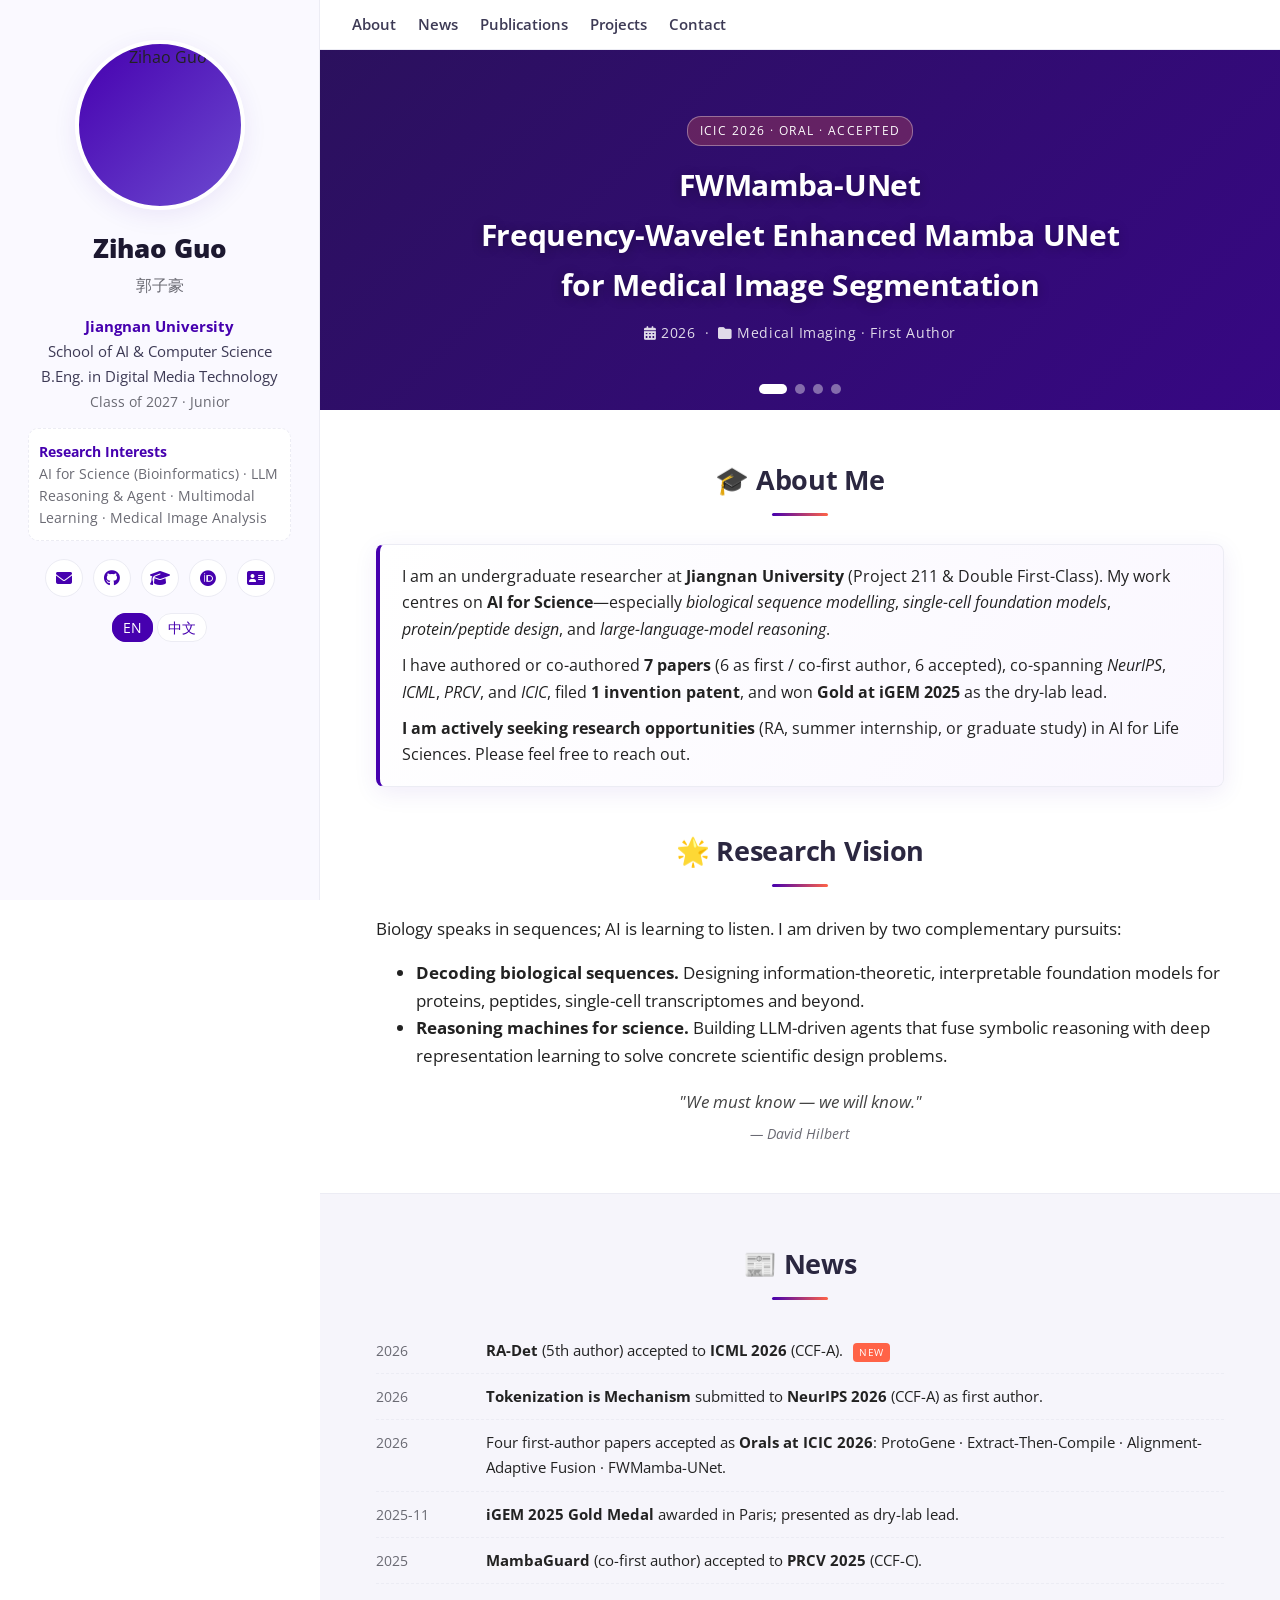
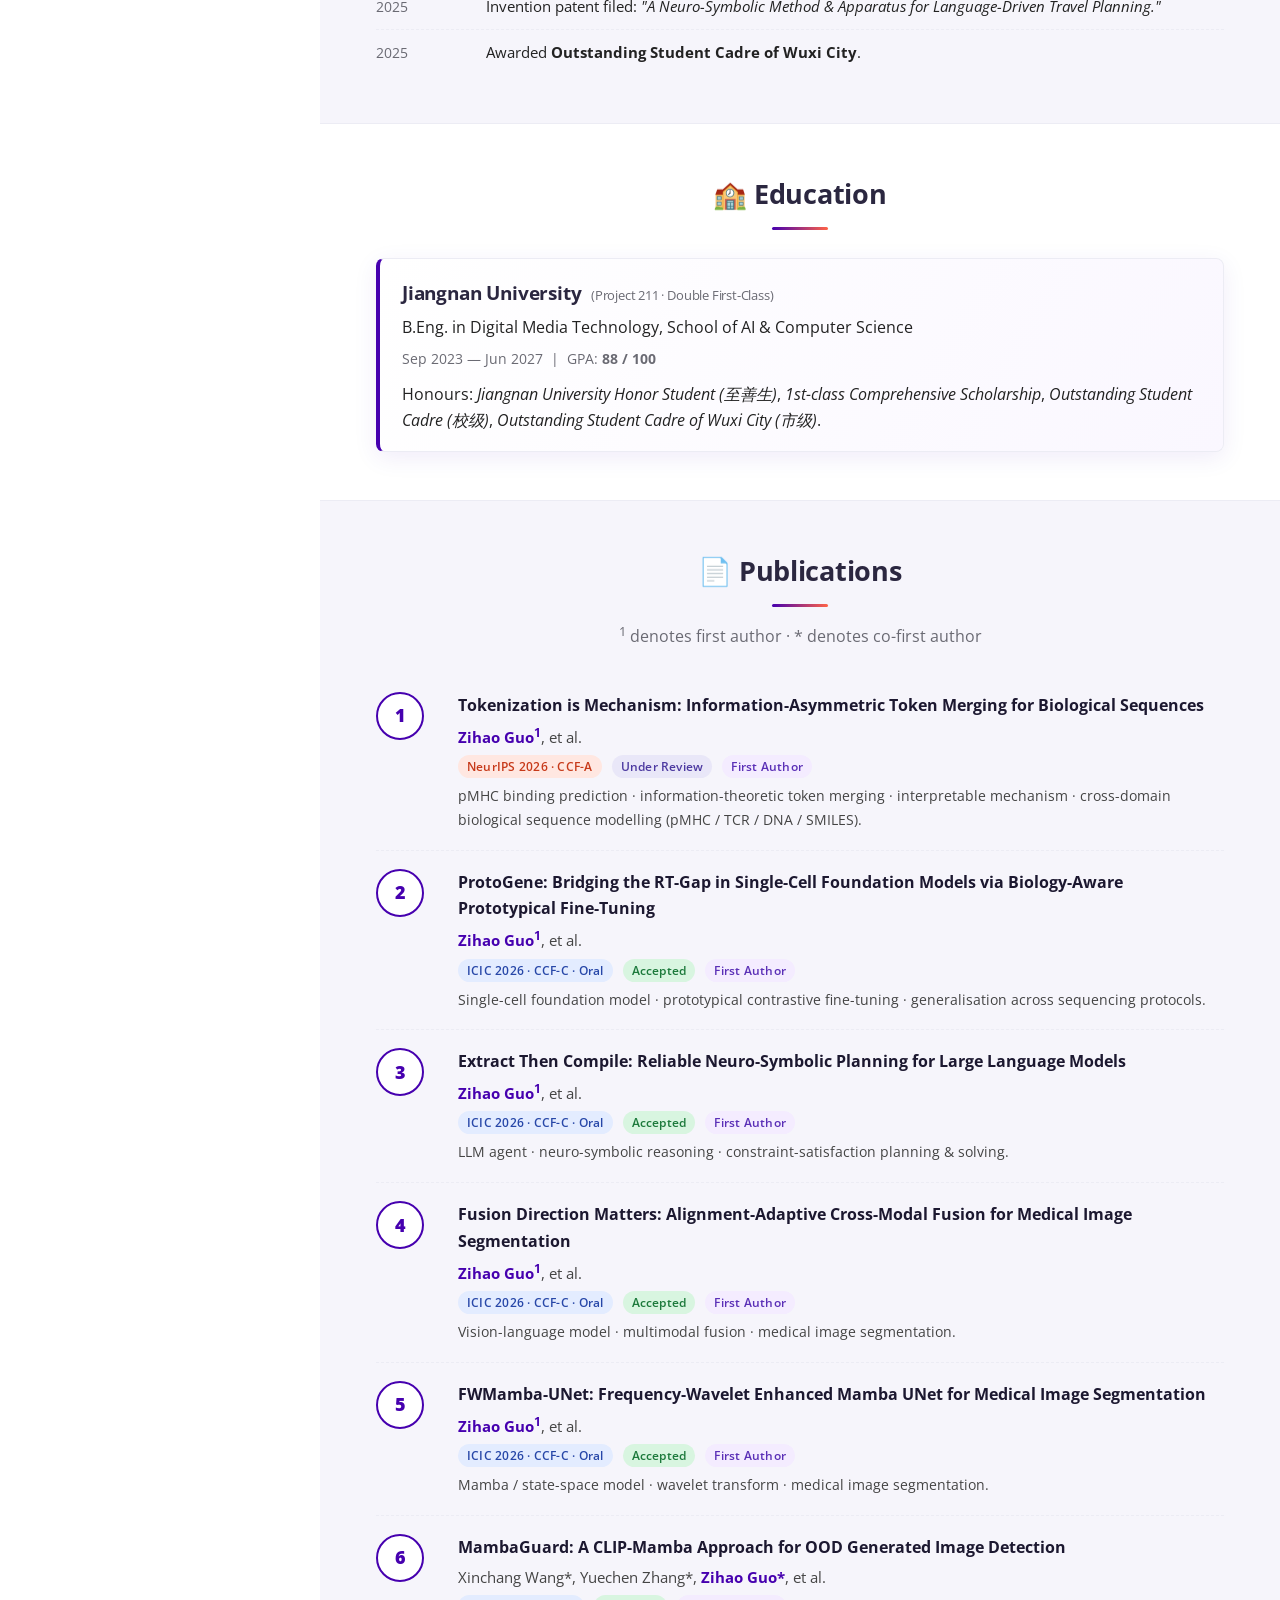
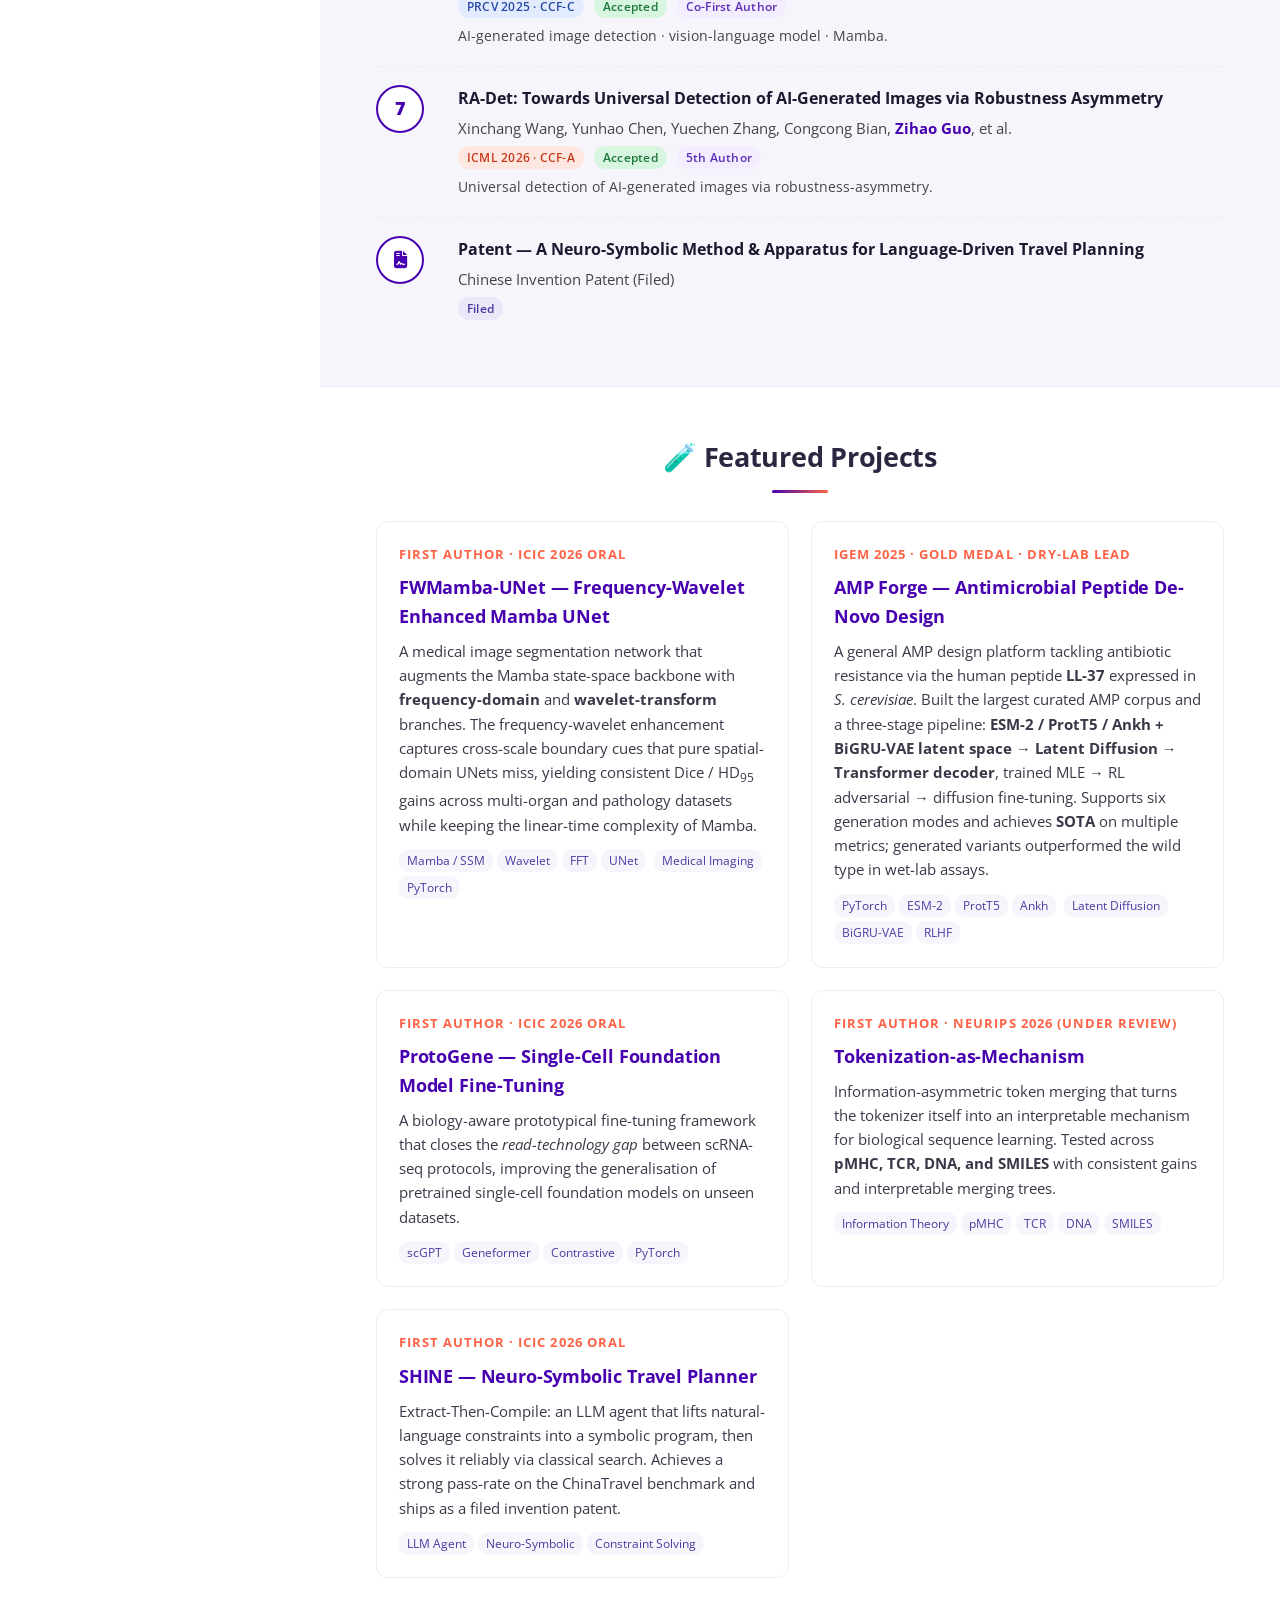
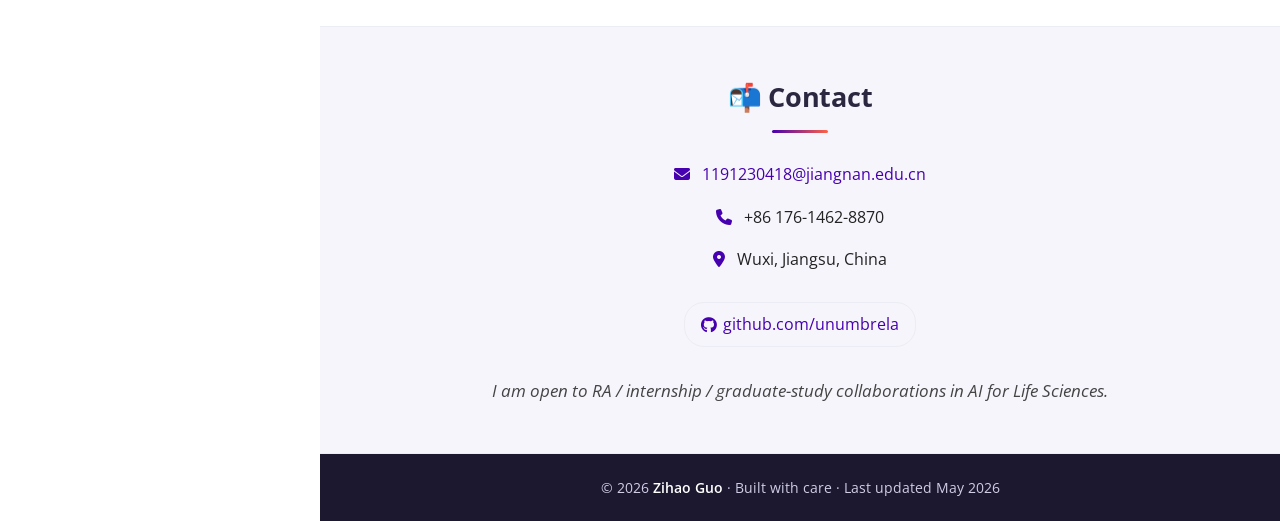
==== index.html @ c9987bbd "feat: overhaul site with sidebar layout, paper carousel & FWMamba-UNet - Rebuild homepage as sidebar" ====
<!DOCTYPE html>
<html lang="en">
<head>
    <meta charset="UTF-8" />
    <meta name="viewport" content="width=device-width, initial-scale=1.0" />
    <title>Zihao Guo — Academic Homepage</title>
    <meta name="description" content="Personal academic homepage of Zihao Guo (郭子豪), undergraduate researcher at Jiangnan University. Research in AI for Science, LLM reasoning, multimodal learning, and computational biology." />
    <meta name="keywords" content="Zihao Guo, 郭子豪, Jiangnan University, AI for Science, Bioinformatics, LLM, Multimodal Learning, iGEM, NeurIPS, ICIC, PRCV, ICML" />

    <link rel="preconnect" href="https://fonts.googleapis.com" />
    <link rel="preconnect" href="https://fonts.gstatic.com" crossorigin />
    <link href="https://fonts.googleapis.com/css2?family=Open+Sans:wght@300;400;600;700;800&display=swap" rel="stylesheet" />
    <link rel="stylesheet" href="https://cdnjs.cloudflare.com/ajax/libs/font-awesome/6.4.2/css/all.min.css" />
    <link rel="stylesheet" href="assets/css/style.css" />
</head>
<body>

<div class="wrapper">

    <!-- ============ Sidebar ============ -->
    <aside class="sidebar">
        <img class="avatar" src="https://ui-avatars.com/api/?name=Zihao+Guo&background=4600af&color=fff&size=340&font-size=0.4&bold=true" alt="Zihao Guo" />
        <div class="name">Zihao Guo</div>
        <div class="name-cn">郭子豪</div>

        <p class="affiliation">
            <strong>Jiangnan University</strong><br />
            School of AI &amp; Computer Science<br />
            B.Eng. in Digital Media Technology<br />
            <span style="color:var(--muted); font-size:0.85rem;">Class of 2027 · Junior</span>
        </p>

        <div class="interests">
            <b>Research Interests</b><br />
            AI for Science (Bioinformatics) ·
            LLM Reasoning &amp; Agent ·
            Multimodal Learning ·
            Medical Image Analysis
        </div>

        <div class="social-icons">
            <a href="mailto:1191230418@jiangnan.edu.cn" title="Email"><i class="fas fa-envelope"></i></a>
            <a href="https://github.com/unumbrela" title="GitHub" target="_blank" rel="noopener"><i class="fab fa-github"></i></a>
            <a href="https://scholar.google.com/" title="Google Scholar" target="_blank" rel="noopener"><i class="fas fa-graduation-cap"></i></a>
            <a href="https://orcid.org/" title="ORCID" target="_blank" rel="noopener"><i class="fab fa-orcid"></i></a>
            <a href="#contact" title="Contact"><i class="fas fa-address-card"></i></a>
        </div>

        <div class="lang-switch">
            <a href="index.html" class="active">EN</a>
            <a href="index_cn.html">中文</a>
        </div>
    </aside>

    <!-- ============ Main content ============ -->
    <main class="content">

        <nav class="topnav">
            <a href="#about">About</a>
            <a href="#news">News</a>
            <a href="#publications">Publications</a>
            <a href="#projects">Projects</a>
            <a href="#contact">Contact</a>
        </nav>

        <!-- Hero carousel -->
        <div class="hero-carousel" id="hero">
            <div class="hero-slide active">
                <div class="hero-inner">
                    <span class="badge-tier">ICIC 2026 · Oral · Accepted</span>
                    <h2>FWMamba-UNet<br />Frequency-Wavelet Enhanced Mamba UNet<br />for Medical Image Segmentation</h2>
                    <div class="meta"><i class="fa fa-calendar-alt"></i> 2026 &nbsp;·&nbsp; <i class="fa fa-folder"></i> Medical Imaging · First Author</div>
                </div>
            </div>
            <div class="hero-slide">
                <div class="hero-inner">
                    <span class="badge-tier">NeurIPS 2026 · CCF-A · Under Review</span>
                    <h2>Tokenization is Mechanism<br />Information-Asymmetric Token Merging for Biological Sequences</h2>
                    <div class="meta"><i class="fa fa-calendar-alt"></i> 2026 &nbsp;·&nbsp; <i class="fa fa-folder"></i> AI4Science · First Author</div>
                </div>
            </div>
            <div class="hero-slide">
                <div class="hero-inner">
                    <span class="badge-tier">ICIC 2026 · Oral · Accepted</span>
                    <h2>ProtoGene<br />Bridging the RT-Gap in Single-Cell Foundation Models<br />via Biology-Aware Prototypical Fine-Tuning</h2>
                    <div class="meta"><i class="fa fa-calendar-alt"></i> 2026 &nbsp;·&nbsp; <i class="fa fa-folder"></i> Single-cell · First Author</div>
                </div>
            </div>
            <div class="hero-slide">
                <div class="hero-inner">
                    <span class="badge-tier">iGEM 2025 · Gold Medal · Paris</span>
                    <h2>AMP Forge<br />A De-Novo Antimicrobial Peptide Generation Platform</h2>
                    <div class="meta"><i class="fa fa-calendar-alt"></i> 2025 &nbsp;·&nbsp; <i class="fa fa-folder"></i> Dry-Lab Lead</div>
                </div>
            </div>
            <div class="carousel-dots">
                <button class="active" aria-label="Slide 1"></button>
                <button aria-label="Slide 2"></button>
                <button aria-label="Slide 3"></button>
                <button aria-label="Slide 4"></button>
            </div>
        </div>

        <!-- About / Open to opportunities -->
        <section class="block" id="about">
            <h2>🎓 About Me</h2>
            <div class="callout">
                <p style="margin:0;">
                    I am an undergraduate researcher at <strong>Jiangnan University</strong> (Project 211 &amp; Double First-Class).
                    My work centres on <strong>AI for Science</strong>—especially <em>biological sequence modelling</em>,
                    <em>single-cell foundation models</em>, <em>protein/peptide design</em>, and
                    <em>large-language-model reasoning</em>.
                </p>
                <p style="margin:10px 0 0;">
                    I have authored or co-authored
                    <strong>7 papers</strong>
                    (6 as first / co-first author, 6 accepted),
                    co-spanning <em>NeurIPS</em>, <em>ICML</em>, <em>PRCV</em>, and <em>ICIC</em>,
                    filed <strong>1 invention patent</strong>,
                    and won <strong>Gold at iGEM 2025</strong> as the dry-lab lead.
                </p>
                <p style="margin:10px 0 0;">
                    <strong>I am actively seeking research opportunities</strong> (RA, summer internship, or graduate study)
                    in AI for Life Sciences. Please feel free to reach out.
                </p>
            </div>

            <h2 style="margin-top:42px;">🌟 Research Vision</h2>
            <p style="text-align:justify; font-size:1.05rem;">
                Biology speaks in sequences; AI is learning to listen.
                I am driven by two complementary pursuits:
            </p>
            <ul style="font-size:1.05rem;">
                <li><strong>Decoding biological sequences.</strong>
                    Designing information-theoretic, interpretable foundation models for proteins, peptides,
                    single-cell transcriptomes and beyond.</li>
                <li><strong>Reasoning machines for science.</strong>
                    Building LLM-driven agents that fuse symbolic reasoning with deep representation learning
                    to solve concrete scientific design problems.</li>
            </ul>
            <p class="quote">
                "We must know — we will know."
                <span class="author">— David Hilbert</span>
            </p>
        </section>

        <!-- News -->
        <section class="block" id="news">
            <h2>📰 News</h2>
            <ul class="news-list">
                <li>
                    <span class="date">2026</span>
                    <span><strong>RA-Det</strong> (5th author) accepted to <strong>ICML 2026</strong> (CCF-A).
                    <span class="new-tag">NEW</span></span>
                </li>
                <li>
                    <span class="date">2026</span>
                    <span><strong>Tokenization is Mechanism</strong> submitted to <strong>NeurIPS 2026</strong> (CCF-A) as first author.</span>
                </li>
                <li>
                    <span class="date">2026</span>
                    <span>Four first-author papers accepted as <strong>Orals at ICIC 2026</strong>:
                    ProtoGene · Extract-Then-Compile · Alignment-Adaptive Fusion · FWMamba-UNet.</span>
                </li>
                <li>
                    <span class="date">2025-11</span>
                    <span><strong>iGEM 2025 Gold Medal</strong> awarded in Paris; presented as dry-lab lead.</span>
                </li>
                <li>
                    <span class="date">2025</span>
                    <span><strong>MambaGuard</strong> (co-first author) accepted to <strong>PRCV 2025</strong> (CCF-C).</span>
                </li>
                <li>
                    <span class="date">2025</span>
                    <span>Invention patent filed: <em>"A Neuro-Symbolic Method &amp; Apparatus for Language-Driven Travel Planning."</em></span>
                </li>
                <li>
                    <span class="date">2025</span>
                    <span>Awarded <strong>Outstanding Student Cadre of Wuxi City</strong>.</span>
                </li>
            </ul>
        </section>

        <!-- Education -->
        <section class="block" id="education">
            <h2>🏫 Education</h2>
            <div class="callout">
                <h3 style="margin:0;">Jiangnan University &nbsp;<span style="font-size:0.8rem; color:var(--muted); font-weight:400;">(Project 211 · Double First-Class)</span></h3>
                <p style="margin:6px 0 0;">B.Eng. in Digital Media Technology, School of AI &amp; Computer Science</p>
                <p style="margin:6px 0 0; color:var(--muted); font-size:0.9rem;">Sep 2023 — Jun 2027 &nbsp;|&nbsp; GPA: <strong>88 / 100</strong></p>
                <p style="margin:10px 0 0;">
                    Honours: <em>Jiangnan University Honor Student (至善生)</em>,
                    <em>1st-class Comprehensive Scholarship</em>,
                    <em>Outstanding Student Cadre (校级)</em>,
                    <em>Outstanding Student Cadre of Wuxi City (市级)</em>.
                </p>
            </div>
        </section>

        <!-- Publications -->
        <section class="block" id="publications">
            <h2>📄 Publications</h2>
            <p style="text-align:center; color:var(--muted); margin-top:-14px; margin-bottom:24px;">
                <sup>1</sup> denotes first author · * denotes co-first author
            </p>

            <div class="pub-item">
                <div class="pub-num">1</div>
                <div>
                    <div class="pub-title">Tokenization is Mechanism: Information-Asymmetric Token Merging for Biological Sequences</div>
                    <div class="pub-authors"><span class="me">Zihao Guo<sup>1</sup></span>, et al.</div>
                    <div class="pub-meta">
                        <span class="tag tag-a">NeurIPS 2026 · CCF-A</span>
                        <span class="tag tag-status-submit">Under Review</span>
                        <span class="tag tag-role">First Author</span>
                    </div>
                    <p style="margin:6px 0 0; font-size:0.9rem; color:#444;">
                        pMHC binding prediction · information-theoretic token merging · interpretable mechanism ·
                        cross-domain biological sequence modelling (pMHC / TCR / DNA / SMILES).
                    </p>
                </div>
            </div>

            <div class="pub-item">
                <div class="pub-num">2</div>
                <div>
                    <div class="pub-title">ProtoGene: Bridging the RT-Gap in Single-Cell Foundation Models via Biology-Aware Prototypical Fine-Tuning</div>
                    <div class="pub-authors"><span class="me">Zihao Guo<sup>1</sup></span>, et al.</div>
                    <div class="pub-meta">
                        <span class="tag tag-c">ICIC 2026 · CCF-C · Oral</span>
                        <span class="tag tag-status-accept">Accepted</span>
                        <span class="tag tag-role">First Author</span>
                    </div>
                    <p style="margin:6px 0 0; font-size:0.9rem; color:#444;">
                        Single-cell foundation model · prototypical contrastive fine-tuning · generalisation across sequencing protocols.
                    </p>
                </div>
            </div>

            <div class="pub-item">
                <div class="pub-num">3</div>
                <div>
                    <div class="pub-title">Extract Then Compile: Reliable Neuro-Symbolic Planning for Large Language Models</div>
                    <div class="pub-authors"><span class="me">Zihao Guo<sup>1</sup></span>, et al.</div>
                    <div class="pub-meta">
                        <span class="tag tag-c">ICIC 2026 · CCF-C · Oral</span>
                        <span class="tag tag-status-accept">Accepted</span>
                        <span class="tag tag-role">First Author</span>
                    </div>
                    <p style="margin:6px 0 0; font-size:0.9rem; color:#444;">
                        LLM agent · neuro-symbolic reasoning · constraint-satisfaction planning &amp; solving.
                    </p>
                </div>
            </div>

            <div class="pub-item">
                <div class="pub-num">4</div>
                <div>
                    <div class="pub-title">Fusion Direction Matters: Alignment-Adaptive Cross-Modal Fusion for Medical Image Segmentation</div>
                    <div class="pub-authors"><span class="me">Zihao Guo<sup>1</sup></span>, et al.</div>
                    <div class="pub-meta">
                        <span class="tag tag-c">ICIC 2026 · CCF-C · Oral</span>
                        <span class="tag tag-status-accept">Accepted</span>
                        <span class="tag tag-role">First Author</span>
                    </div>
                    <p style="margin:6px 0 0; font-size:0.9rem; color:#444;">
                        Vision-language model · multimodal fusion · medical image segmentation.
                    </p>
                </div>
            </div>

            <div class="pub-item">
                <div class="pub-num">5</div>
                <div>
                    <div class="pub-title">FWMamba-UNet: Frequency-Wavelet Enhanced Mamba UNet for Medical Image Segmentation</div>
                    <div class="pub-authors"><span class="me">Zihao Guo<sup>1</sup></span>, et al.</div>
                    <div class="pub-meta">
                        <span class="tag tag-c">ICIC 2026 · CCF-C · Oral</span>
                        <span class="tag tag-status-accept">Accepted</span>
                        <span class="tag tag-role">First Author</span>
                    </div>
                    <p style="margin:6px 0 0; font-size:0.9rem; color:#444;">
                        Mamba / state-space model · wavelet transform · medical image segmentation.
                    </p>
                </div>
            </div>

            <div class="pub-item">
                <div class="pub-num">6</div>
                <div>
                    <div class="pub-title">MambaGuard: A CLIP-Mamba Approach for OOD Generated Image Detection</div>
                    <div class="pub-authors">Xinchang Wang*, Yuechen Zhang*, <span class="me">Zihao Guo*</span>, et al.</div>
                    <div class="pub-meta">
                        <span class="tag tag-c">PRCV 2025 · CCF-C</span>
                        <span class="tag tag-status-accept">Accepted</span>
                        <span class="tag tag-role">Co-First Author</span>
                    </div>
                    <p style="margin:6px 0 0; font-size:0.9rem; color:#444;">
                        AI-generated image detection · vision-language model · Mamba.
                    </p>
                </div>
            </div>

            <div class="pub-item">
                <div class="pub-num">7</div>
                <div>
                    <div class="pub-title">RA-Det: Towards Universal Detection of AI-Generated Images via Robustness Asymmetry</div>
                    <div class="pub-authors">Xinchang Wang, Yunhao Chen, Yuechen Zhang, Congcong Bian, <span class="me">Zihao Guo</span>, et al.</div>
                    <div class="pub-meta">
                        <span class="tag tag-a">ICML 2026 · CCF-A</span>
                        <span class="tag tag-status-accept">Accepted</span>
                        <span class="tag tag-role">5th Author</span>
                    </div>
                    <p style="margin:6px 0 0; font-size:0.9rem; color:#444;">
                        Universal detection of AI-generated images via robustness-asymmetry.
                    </p>
                </div>
            </div>

            <div class="pub-item">
                <div class="pub-num"><i class="fas fa-file-contract"></i></div>
                <div>
                    <div class="pub-title">Patent — A Neuro-Symbolic Method &amp; Apparatus for Language-Driven Travel Planning</div>
                    <div class="pub-authors">Chinese Invention Patent (Filed)</div>
                    <div class="pub-meta">
                        <span class="tag tag-status-submit">Filed</span>
                    </div>
                </div>
            </div>
        </section>

        <!-- Projects -->
        <section class="block" id="projects">
            <h2>🧪 Featured Projects</h2>
            <div class="proj-grid">

                <div class="proj-card">
                    <div class="role">First Author · ICIC 2026 Oral</div>
                    <h3>FWMamba-UNet — Frequency-Wavelet Enhanced Mamba UNet</h3>
                    <p>
                        A medical image segmentation network that augments the Mamba state-space backbone with
                        <strong>frequency-domain</strong> and <strong>wavelet-transform</strong> branches. The frequency-wavelet
                        enhancement captures cross-scale boundary cues that pure spatial-domain UNets miss, yielding
                        consistent Dice / HD<sub>95</sub> gains across multi-organ and pathology datasets while keeping the
                        linear-time complexity of Mamba.
                    </p>
                    <div class="stack">
                        <span>Mamba / SSM</span><span>Wavelet</span><span>FFT</span><span>UNet</span>
                        <span>Medical Imaging</span><span>PyTorch</span>
                    </div>
                </div>

                <div class="proj-card">
                    <div class="role">iGEM 2025 · Gold Medal · Dry-Lab Lead</div>
                    <h3>AMP Forge — Antimicrobial Peptide De-Novo Design</h3>
                    <p>
                        A general AMP design platform tackling antibiotic resistance via the human peptide
                        <strong>LL-37</strong> expressed in <em>S. cerevisiae</em>. Built the largest curated AMP corpus and
                        a three-stage pipeline: <strong>ESM-2 / ProtT5 / Ankh + BiGRU-VAE latent space →
                        Latent Diffusion → Transformer decoder</strong>, trained MLE → RL adversarial → diffusion fine-tuning.
                        Supports six generation modes and achieves <strong>SOTA</strong> on multiple metrics; generated
                        variants outperformed the wild type in wet-lab assays.
                    </p>
                    <div class="stack">
                        <span>PyTorch</span><span>ESM-2</span><span>ProtT5</span><span>Ankh</span>
                        <span>Latent Diffusion</span><span>BiGRU-VAE</span><span>RLHF</span>
                    </div>
                </div>

                <div class="proj-card">
                    <div class="role">First Author · ICIC 2026 Oral</div>
                    <h3>ProtoGene — Single-Cell Foundation Model Fine-Tuning</h3>
                    <p>
                        A biology-aware prototypical fine-tuning framework that closes the
                        <em>read-technology gap</em> between scRNA-seq protocols, improving the generalisation of
                        pretrained single-cell foundation models on unseen datasets.
                    </p>
                    <div class="stack">
                        <span>scGPT</span><span>Geneformer</span><span>Contrastive</span><span>PyTorch</span>
                    </div>
                </div>

                <div class="proj-card">
                    <div class="role">First Author · NeurIPS 2026 (Under Review)</div>
                    <h3>Tokenization-as-Mechanism</h3>
                    <p>
                        Information-asymmetric token merging that turns the tokenizer itself into an interpretable
                        mechanism for biological sequence learning. Tested across <strong>pMHC, TCR, DNA, and SMILES</strong>
                        with consistent gains and interpretable merging trees.
                    </p>
                    <div class="stack">
                        <span>Information Theory</span><span>pMHC</span><span>TCR</span><span>DNA</span><span>SMILES</span>
                    </div>
                </div>

                <div class="proj-card">
                    <div class="role">First Author · ICIC 2026 Oral</div>
                    <h3>SHINE — Neuro-Symbolic Travel Planner</h3>
                    <p>
                        Extract-Then-Compile: an LLM agent that lifts natural-language constraints into a symbolic
                        program, then solves it reliably via classical search. Achieves a strong pass-rate on the
                        ChinaTravel benchmark and ships as a filed invention patent.
                    </p>
                    <div class="stack">
                        <span>LLM Agent</span><span>Neuro-Symbolic</span><span>Constraint Solving</span>
                    </div>
                </div>

            </div>
        </section>

        <!-- Contact -->
        <section class="block" id="contact">
            <h2>📬 Contact</h2>
            <div style="text-align:center;">
                <p><i class="fas fa-envelope" style="color:var(--primary)"></i> &nbsp;
                    <a href="mailto:1191230418@jiangnan.edu.cn">1191230418@jiangnan.edu.cn</a>
                </p>
                <p><i class="fas fa-phone" style="color:var(--primary)"></i> &nbsp; +86 176-1462-8870</p>
                <p><i class="fas fa-map-marker-alt" style="color:var(--primary)"></i> &nbsp; Wuxi, Jiangsu, China</p>
                <p style="margin-top:18px;">
                    <a href="https://github.com/unumbrela" target="_blank" rel="noopener" class="social-icons" style="display:inline-flex;"><span style="display:inline-flex; padding:8px 16px; border:1px solid var(--border); border-radius:20px; gap:6px; align-items:center;"><i class="fab fa-github"></i> github.com/unumbrela</span></a>
                </p>
                <p class="quote" style="margin-top:30px;">
                    I am open to RA / internship / graduate-study collaborations in AI for Life Sciences.
                </p>
            </div>
        </section>

        <!-- Footer -->
        <div class="footer">
            &copy; <span id="year">2026</span> <a href="#hero">Zihao Guo</a> · Built with care · Last updated May 2026
        </div>

    </main>
</div>

<a href="#hero" class="back-top" id="backTop" aria-label="Back to top"><i class="fas fa-angle-double-up"></i></a>

<script>
    // Simple carousel
    (function() {
        const slides = document.querySelectorAll('.hero-slide');
        const dots = document.querySelectorAll('.carousel-dots button');
        let idx = 0;
        const total = slides.length;
        function show(i) {
            slides.forEach((s, k) => s.classList.toggle('active', k === i));
            dots.forEach((d, k) => d.classList.toggle('active', k === i));
            idx = i;
        }
        dots.forEach((d, k) => d.addEventListener('click', () => show(k)));
        setInterval(() => show((idx + 1) % total), 5500);
    })();

    // Back to top
    const bt = document.getElementById('backTop');
    window.addEventListener('scroll', () => {
        bt.classList.toggle('visible', window.scrollY > 320);
    });

    // Year
    document.getElementById('year').textContent = new Date().getFullYear();
</script>
</body>
</html>
---- assets/css/style.css ----
:root {
    --primary: #4600af;
    --primary-soft: #6c4ad0;
    --accent: #ff6347;
    --ink: #222;
    --muted: #6a6a73;
    --bg: #ffffff;
    --bg-soft: #f6f5fb;
    --bg-sidebar: #faf9ff;
    --border: #ececf4;
    --shadow: 0 6px 24px rgba(70, 0, 175, 0.08);
}

* { box-sizing: border-box; }

html, body {
    margin: 0;
    padding: 0;
    font-family: "Open Sans", "Helvetica Neue", Arial, "PingFang SC",
                 "Hiragino Sans GB", "Microsoft YaHei", sans-serif;
    color: var(--ink);
    background: var(--bg);
    line-height: 1.65;
    font-size: 16px;
}

a {
    color: var(--primary);
    text-decoration: none;
    transition: color .2s ease;
}
a:hover { color: var(--accent); text-decoration: underline; }

h1, h2, h3, h4 { color: #2b2740; font-weight: 700; letter-spacing: -0.01em; }
h2 { font-size: 1.7rem; margin-top: 0; }
h3 { font-size: 1.2rem; }

/* ============ Layout ============ */
.wrapper {
    display: grid;
    grid-template-columns: 320px 1fr;
    min-height: 100vh;
}

.sidebar {
    background: var(--bg-sidebar);
    border-right: 1px solid var(--border);
    padding: 40px 28px;
    position: sticky;
    top: 0;
    height: 100vh;
    overflow-y: auto;
    text-align: center;
}

.sidebar .avatar {
    width: 170px;
    height: 170px;
    border-radius: 50%;
    object-fit: cover;
    border: 4px solid #fff;
    box-shadow: var(--shadow);
    margin: 0 auto 18px;
    display: block;
    background: linear-gradient(135deg, var(--primary), var(--primary-soft));
}

.sidebar .name {
    font-size: 1.6rem;
    font-weight: 800;
    margin: 8px 0 2px;
    color: #1c1830;
}
.sidebar .name-cn { font-size: 1rem; color: var(--muted); margin-bottom: 14px; }

.sidebar .affiliation {
    font-size: 0.95rem;
    color: #3d3a55;
    margin-bottom: 14px;
}
.sidebar .affiliation strong { color: var(--primary); }

.sidebar .interests {
    font-size: 0.88rem;
    color: var(--muted);
    line-height: 1.55;
    padding: 12px 10px;
    background: #fff;
    border: 1px dashed var(--border);
    border-radius: 10px;
    margin-bottom: 18px;
    text-align: left;
}
.sidebar .interests b { color: var(--primary); }

.social-icons {
    display: flex;
    justify-content: center;
    gap: 10px;
    flex-wrap: wrap;
    margin-top: 12px;
}
.social-icons a {
    width: 38px;
    height: 38px;
    border-radius: 50%;
    background: #fff;
    border: 1px solid var(--border);
    display: inline-flex;
    align-items: center;
    justify-content: center;
    color: var(--primary);
    font-size: 1rem;
    transition: all .2s ease;
}
.social-icons a:hover {
    background: var(--primary);
    color: #fff;
    transform: translateY(-2px);
    text-decoration: none;
}

.lang-switch {
    margin-top: 20px;
    font-size: 0.85rem;
}
.lang-switch a {
    padding: 4px 10px;
    border: 1px solid var(--border);
    border-radius: 14px;
    background: #fff;
}
.lang-switch a.active {
    background: var(--primary); color: #fff; border-color: var(--primary);
}

/* ============ Main content ============ */
.content { min-width: 0; }

.topnav {
    position: sticky;
    top: 0;
    z-index: 50;
    background: rgba(255,255,255,0.92);
    backdrop-filter: saturate(180%) blur(10px);
    border-bottom: 1px solid var(--border);
    padding: 12px 32px;
    display: flex;
    gap: 22px;
    font-size: 0.95rem;
    font-weight: 600;
}
.topnav a { color: #3d3a55; }
.topnav a:hover { color: var(--primary); text-decoration: none; }

/* Hero carousel */
.hero-carousel {
    position: relative;
    height: 360px;
    overflow: hidden;
    background: #1a1532;
}
.hero-slide {
    position: absolute;
    inset: 0;
    display: flex;
    align-items: center;
    justify-content: center;
    text-align: center;
    color: #fff;
    padding: 40px;
    opacity: 0;
    transition: opacity .9s ease;
    background-size: cover;
    background-position: center;
}
.hero-slide.active { opacity: 1; }
.hero-slide::before {
    content: "";
    position: absolute;
    inset: 0;
    background: linear-gradient(135deg, rgba(46,16,101,0.85), rgba(70,0,175,0.65));
}
.hero-slide > .hero-inner { position: relative; max-width: 780px; }
.hero-slide h2 {
    color: #fff;
    font-size: 1.9rem;
    margin-bottom: 12px;
    text-shadow: 0 2px 12px rgba(0,0,0,0.3);
}
.hero-slide .meta {
    font-size: 0.85rem;
    opacity: 0.85;
    letter-spacing: 0.04em;
}
.hero-slide .badge-tier {
    display: inline-block;
    padding: 4px 12px;
    border-radius: 14px;
    background: rgba(255,99,71,0.25);
    border: 1px solid rgba(255,255,255,0.35);
    font-size: 0.75rem;
    margin-bottom: 14px;
    text-transform: uppercase;
    letter-spacing: 0.12em;
}

.carousel-dots {
    position: absolute;
    bottom: 16px;
    left: 0;
    right: 0;
    display: flex;
    justify-content: center;
    gap: 8px;
    z-index: 5;
}
.carousel-dots button {
    width: 10px; height: 10px;
    border-radius: 50%;
    border: none;
    background: rgba(255,255,255,0.4);
    cursor: pointer;
    padding: 0;
    transition: all .2s;
}
.carousel-dots button.active {
    background: #fff;
    width: 28px;
    border-radius: 5px;
}

/* Sections */
section.block {
    padding: 48px 56px;
    border-bottom: 1px solid var(--border);
}
section.block:nth-of-type(even) { background: var(--bg-soft); }
section.block h2 {
    text-align: center;
    margin-bottom: 28px;
    position: relative;
}
section.block h2::after {
    content: "";
    display: block;
    width: 56px;
    height: 3px;
    background: linear-gradient(90deg, var(--primary), var(--accent));
    margin: 10px auto 0;
    border-radius: 3px;
}

.callout {
    background: linear-gradient(120deg, #fff, #faf7ff);
    border: 1px solid var(--border);
    border-left: 4px solid var(--primary);
    border-radius: 8px;
    padding: 18px 22px;
    box-shadow: var(--shadow);
}

.quote {
    text-align: center;
    font-style: italic;
    color: #444;
    font-size: 1.05rem;
    margin: 18px 0 0;
}
.quote .author { display: block; margin-top: 6px; font-size: 0.9rem; color: var(--muted); }

/* News list */
.news-list { list-style: none; padding: 0; margin: 0; }
.news-list li {
    padding: 10px 0;
    border-bottom: 1px dashed var(--border);
    display: flex;
    gap: 14px;
    font-size: 0.95rem;
}
.news-list li:last-child { border-bottom: none; }
.news-list .date {
    flex: 0 0 96px;
    color: var(--muted);
    font-variant-numeric: tabular-nums;
    font-size: 0.85rem;
    padding-top: 2px;
}
.news-list .new-tag {
    display: inline-block;
    background: var(--accent);
    color: #fff;
    font-size: 0.65rem;
    padding: 1px 6px;
    border-radius: 4px;
    margin-left: 6px;
    vertical-align: middle;
    letter-spacing: 0.06em;
}

/* Publications */
.pub-item {
    display: grid;
    grid-template-columns: 64px 1fr;
    gap: 18px;
    padding: 18px 0;
    border-bottom: 1px dashed var(--border);
}
.pub-item:last-child { border-bottom: none; }
.pub-num {
    font-weight: 800;
    color: var(--primary);
    font-size: 1.1rem;
    background: #fff;
    border: 2px solid var(--primary);
    border-radius: 50%;
    width: 48px;
    height: 48px;
    display: flex;
    align-items: center;
    justify-content: center;
}
.pub-title {
    font-weight: 700;
    color: #1c1830;
    margin-bottom: 4px;
    font-size: 1.02rem;
}
.pub-authors { font-size: 0.92rem; color: #444; margin-bottom: 6px; }
.pub-authors .me { color: var(--primary); font-weight: 700; }
.pub-meta { font-size: 0.85rem; }
.tag {
    display: inline-block;
    padding: 2px 9px;
    border-radius: 12px;
    font-size: 0.72rem;
    margin-right: 6px;
    font-weight: 600;
    letter-spacing: 0.02em;
}
.tag-a { background: #ffe7e1; color: #c73a1a; }
.tag-b { background: #fff1d6; color: #b46c00; }
.tag-c { background: #e3ecff; color: #2747a8; }
.tag-status-accept { background: #d8f5e0; color: #1d7a3c; }
.tag-status-submit { background: #e9e7f8; color: #4d3aa1; }
.tag-role { background: #f4ecff; color: #5b30b7; }

/* Project grid */
.proj-grid {
    display: grid;
    grid-template-columns: repeat(auto-fit, minmax(280px, 1fr));
    gap: 22px;
}
.proj-card {
    background: #fff;
    border: 1px solid var(--border);
    border-radius: 12px;
    padding: 22px;
    transition: transform .25s ease, box-shadow .25s ease;
}
.proj-card:hover {
    transform: translateY(-4px);
    box-shadow: var(--shadow);
    border-color: var(--primary-soft);
}
.proj-card h3 {
    margin: 0 0 8px;
    color: var(--primary);
    font-size: 1.1rem;
}
.proj-card .role {
    font-size: 0.8rem;
    color: var(--accent);
    font-weight: 700;
    text-transform: uppercase;
    letter-spacing: 0.08em;
    margin-bottom: 8px;
}
.proj-card p { font-size: 0.92rem; color: #3a3848; margin: 8px 0; }
.proj-card .stack span {
    display: inline-block;
    background: var(--bg-soft);
    color: #4d3aa1;
    padding: 2px 8px;
    border-radius: 10px;
    font-size: 0.72rem;
    margin: 4px 4px 0 0;
}

/* Awards */
.awards-grid {
    display: grid;
    grid-template-columns: repeat(auto-fit, minmax(240px, 1fr));
    gap: 14px;
}
.award {
    background: #fff;
    border: 1px solid var(--border);
    border-radius: 10px;
    padding: 14px 16px;
    font-size: 0.92rem;
    display: flex;
    gap: 10px;
    align-items: flex-start;
}
.award .icon {
    color: #d4af00;
    font-size: 1.1rem;
    margin-top: 2px;
}
.award b { display: block; color: #1c1830; }
.award span { color: var(--muted); font-size: 0.82rem; }

/* Footer */
.footer {
    background: #1c1830;
    color: #d0cde6;
    text-align: center;
    padding: 22px;
    font-size: 0.88rem;
}
.footer a { color: #fff; font-weight: 600; }

/* Back to top */
.back-top {
    position: fixed;
    bottom: 24px;
    right: 24px;
    width: 44px;
    height: 44px;
    background: var(--primary);
    color: #fff;
    border-radius: 50%;
    display: flex;
    align-items: center;
    justify-content: center;
    box-shadow: var(--shadow);
    z-index: 100;
    opacity: 0;
    transition: opacity .25s;
}
.back-top.visible { opacity: 1; }
.back-top:hover { background: var(--accent); color: #fff; text-decoration: none; }

/* ============ Mobile ============ */
@media (max-width: 900px) {
    .wrapper { grid-template-columns: 1fr; }
    .sidebar {
        position: static;
        height: auto;
        border-right: none;
        border-bottom: 1px solid var(--border);
    }
    section.block { padding: 32px 22px; }
    .hero-carousel { height: 300px; }
    .hero-slide h2 { font-size: 1.35rem; }
    .topnav { padding: 10px 18px; gap: 14px; font-size: 0.85rem; overflow-x: auto; }
    .pub-item { grid-template-columns: 1fr; gap: 6px; }
    .pub-num { width: 36px; height: 36px; font-size: 0.95rem; }
}
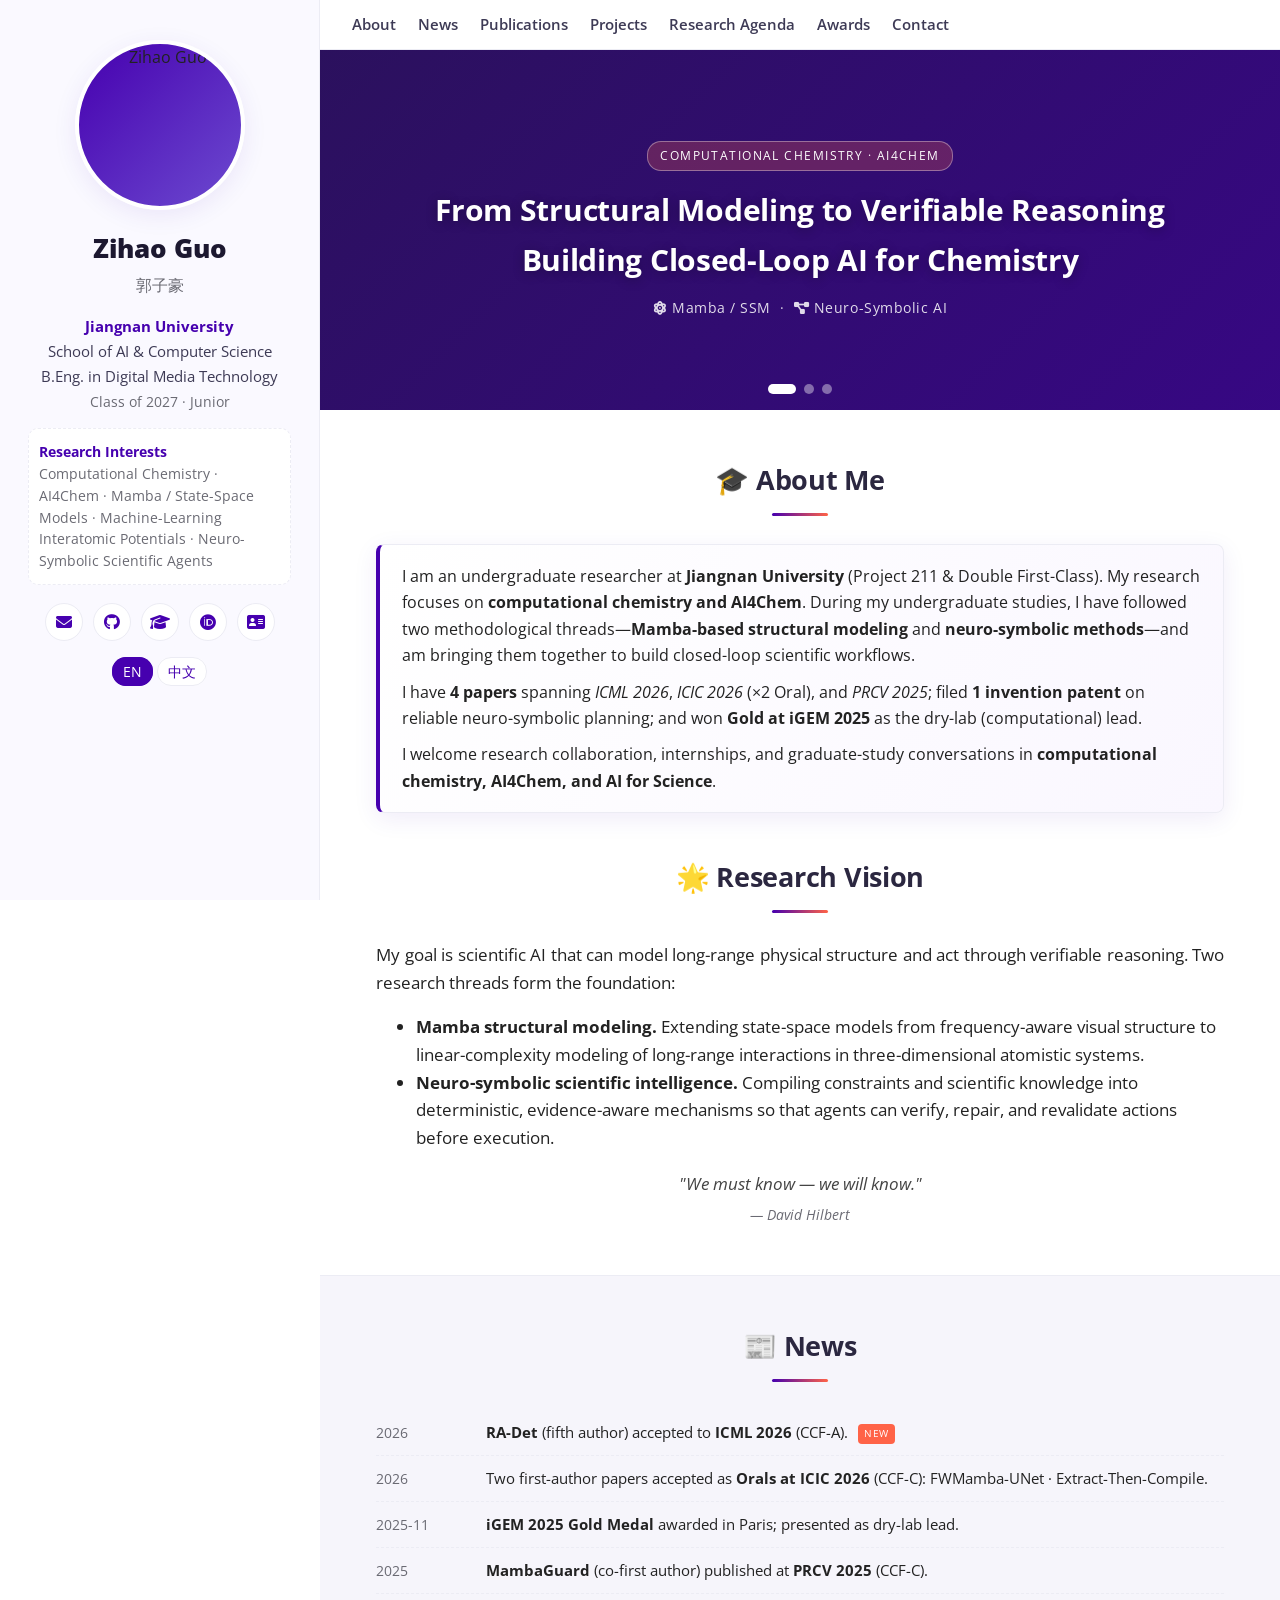
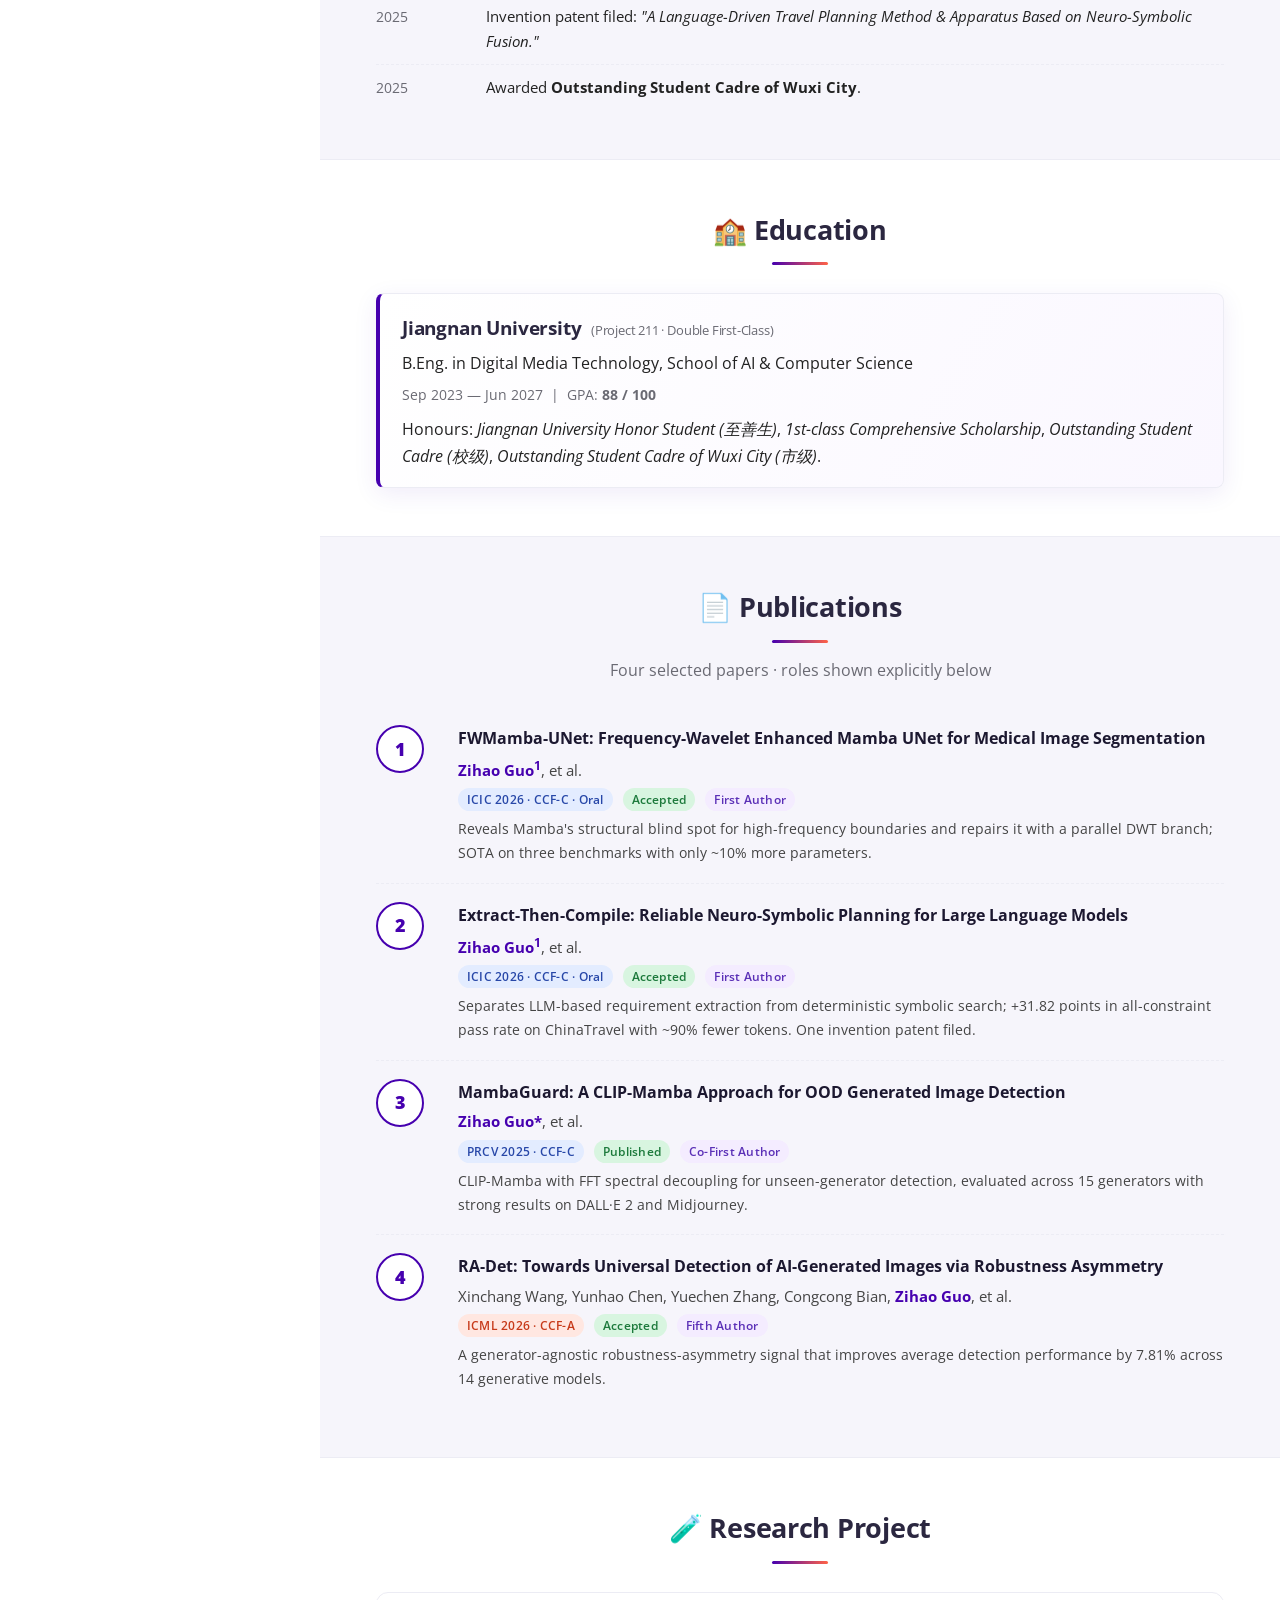
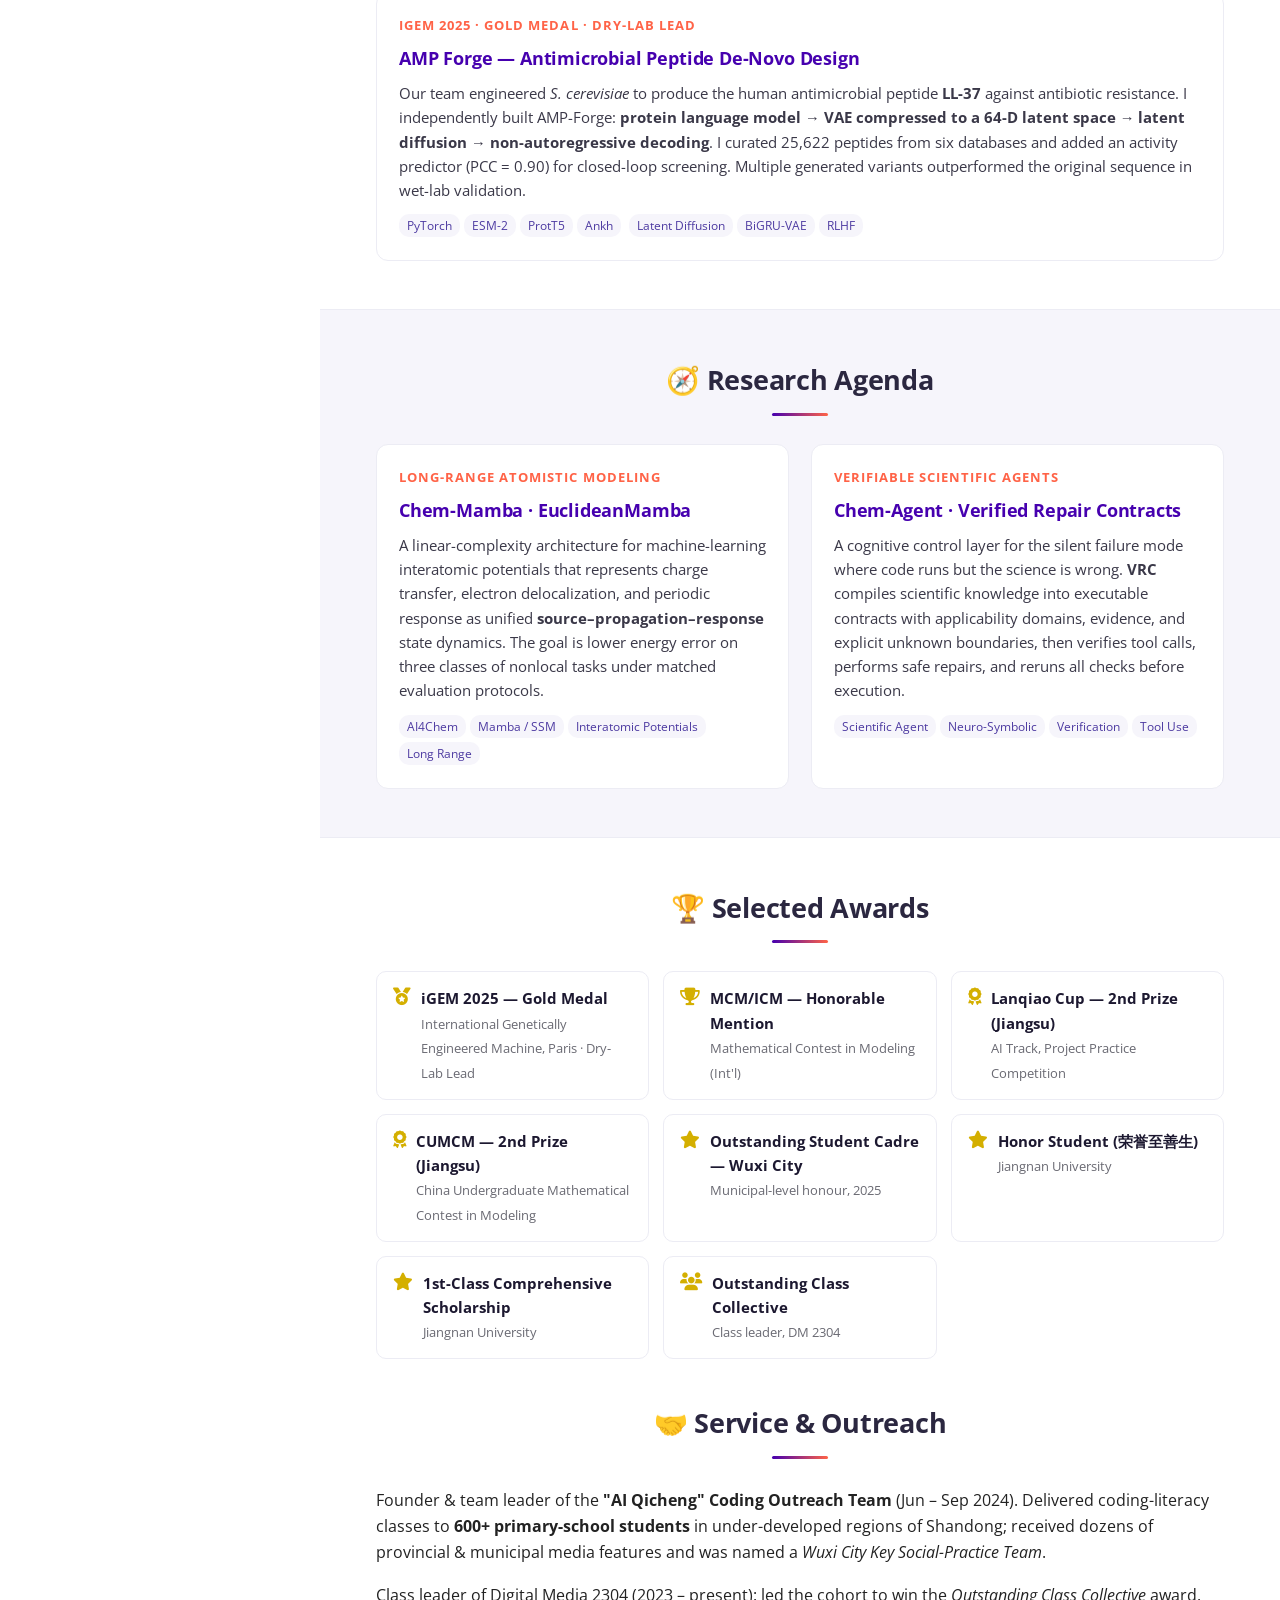
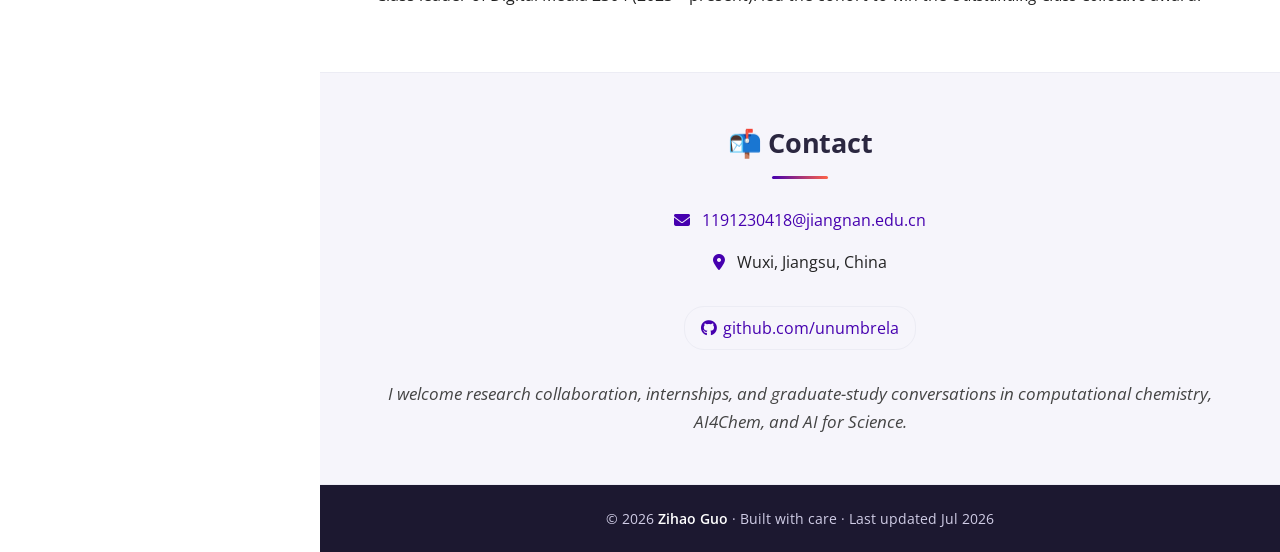
==== commit 3cc35c3a: "docs: refocus homepage on AI4Chem" ====
--- a/index.html
+++ b/index.html
@@ -4,12 +4,12 @@
     <meta charset="UTF-8" />
     <meta name="viewport" content="width=device-width, initial-scale=1.0" />
     <title>Zihao Guo — Academic Homepage</title>
-    <meta name="description" content="Personal academic homepage of Zihao Guo (郭子豪), undergraduate researcher at Jiangnan University. Research in AI for Science, LLM reasoning, multimodal learning, and computational biology." />
-    <meta name="keywords" content="Zihao Guo, 郭子豪, Jiangnan University, AI for Science, Bioinformatics, LLM, Multimodal Learning, iGEM, NeurIPS, ICIC, PRCV, ICML" />
+    <meta name="description" content="Academic homepage of Zihao Guo (郭子豪), an undergraduate researcher working on computational chemistry, AI4Chem, Mamba structural modeling, and neuro-symbolic scientific agents." />
+    <meta name="keywords" content="Zihao Guo, 郭子豪, Computational Chemistry, AI4Chem, AI for Science, Mamba, State Space Model, Neuro-Symbolic AI, Scientific Agent, Jiangnan University" />
 
     <link rel="preconnect" href="https://fonts.googleapis.com" />
-    <link rel="preconnect" href="https://fonts.gstatic.com" crossorigin />
-    <link href="https://fonts.googleapis.com/css2?family=Open+Sans:wght@300;400;600;700;800&display=swap" rel="stylesheet" />
+    <link rel="preconnect" href="https://fonts.gstatic.com" crossorigin="anonymous" />
+    <link href="https://fonts.googleapis.com/css2?family=Open+Sans:wght@300;400;600;700;800&amp;display=swap" rel="stylesheet" />
     <link rel="stylesheet" href="https://cdnjs.cloudflare.com/ajax/libs/font-awesome/6.4.2/css/all.min.css" />
     <link rel="stylesheet" href="assets/css/style.css" />
 </head>
@@ -19,7 +19,7 @@
 
     <!-- ============ Sidebar ============ -->
     <aside class="sidebar">
-        <img class="avatar" src="https://ui-avatars.com/api/?name=Zihao+Guo&background=4600af&color=fff&size=340&font-size=0.4&bold=true" alt="Zihao Guo" />
+        <img class="avatar" src="https://ui-avatars.com/api/?name=Zihao+Guo&amp;background=4600af&amp;color=fff&amp;size=340&amp;font-size=0.4&amp;bold=true" alt="Zihao Guo" />
         <div class="name">Zihao Guo</div>
         <div class="name-cn">郭子豪</div>
 
@@ -32,10 +32,10 @@
 
         <div class="interests">
             <b>Research Interests</b><br />
-            AI for Science (Bioinformatics) ·
-            LLM Reasoning &amp; Agent ·
-            Multimodal Learning ·
-            Medical Image Analysis
+            Computational Chemistry · AI4Chem ·
+            Mamba / State-Space Models ·
+            Machine-Learning Interatomic Potentials ·
+            Neuro-Symbolic Scientific Agents
         </div>
 
         <div class="social-icons">
@@ -60,6 +60,8 @@
             <a href="#news">News</a>
             <a href="#publications">Publications</a>
             <a href="#projects">Projects</a>
+            <a href="#agenda">Research Agenda</a>
+            <a href="#awards">Awards</a>
             <a href="#contact">Contact</a>
         </nav>
 
@@ -67,37 +69,29 @@
         <div class="hero-carousel" id="hero">
             <div class="hero-slide active">
                 <div class="hero-inner">
-                    <span class="badge-tier">ICIC 2026 · Oral · Accepted</span>
-                    <h2>FWMamba-UNet<br />Frequency-Wavelet Enhanced Mamba UNet<br />for Medical Image Segmentation</h2>
-                    <div class="meta"><i class="fa fa-calendar-alt"></i> 2026 &nbsp;·&nbsp; <i class="fa fa-folder"></i> Medical Imaging · First Author</div>
+                    <span class="badge-tier">Computational Chemistry · AI4Chem</span>
+                    <h2>From Structural Modeling to Verifiable Reasoning<br />Building Closed-Loop AI for Chemistry</h2>
+                    <div class="meta"><i class="fa fa-atom"></i> Mamba / SSM &#160;·&#160; <i class="fa fa-diagram-project"></i> Neuro-Symbolic AI</div>
                 </div>
             </div>
             <div class="hero-slide">
                 <div class="hero-inner">
-                    <span class="badge-tier">NeurIPS 2026 · CCF-A · Under Review</span>
-                    <h2>Tokenization is Mechanism<br />Information-Asymmetric Token Merging for Biological Sequences</h2>
-                    <div class="meta"><i class="fa fa-calendar-alt"></i> 2026 &nbsp;·&nbsp; <i class="fa fa-folder"></i> AI4Science · First Author</div>
+                    <span class="badge-tier">Research Agenda · Chem-Mamba</span>
+                    <h2>EuclideanMamba<br />Linear-Complexity Long-Range Modeling<br />for Atomistic Systems</h2>
+                    <div class="meta"><i class="fa fa-atom"></i> Source &#160;→&#160; Propagation &#160;→&#160; Response</div>
                 </div>
             </div>
             <div class="hero-slide">
                 <div class="hero-inner">
-                    <span class="badge-tier">ICIC 2026 · Oral · Accepted</span>
-                    <h2>ProtoGene<br />Bridging the RT-Gap in Single-Cell Foundation Models<br />via Biology-Aware Prototypical Fine-Tuning</h2>
-                    <div class="meta"><i class="fa fa-calendar-alt"></i> 2026 &nbsp;·&nbsp; <i class="fa fa-folder"></i> Single-cell · First Author</div>
-                </div>
-            </div>
-            <div class="hero-slide">
-                <div class="hero-inner">
-                    <span class="badge-tier">iGEM 2025 · Gold Medal · Paris</span>
-                    <h2>AMP Forge<br />A De-Novo Antimicrobial Peptide Generation Platform</h2>
-                    <div class="meta"><i class="fa fa-calendar-alt"></i> 2025 &nbsp;·&nbsp; <i class="fa fa-folder"></i> Dry-Lab Lead</div>
+                    <span class="badge-tier">Research Agenda · Chem-Agent</span>
+                    <h2>Verified Repair Contracts<br />Scientific Agents That Act<br />with Evidence</h2>
+                    <div class="meta"><i class="fa fa-shield-halved"></i> Verify &#160;·&#160; Repair &#160;·&#160; Revalidate</div>
                 </div>
             </div>
             <div class="carousel-dots">
                 <button class="active" aria-label="Slide 1"></button>
                 <button aria-label="Slide 2"></button>
                 <button aria-label="Slide 3"></button>
-                <button aria-label="Slide 4"></button>
             </div>
         </div>
 
@@ -107,36 +101,33 @@
             <div class="callout">
                 <p style="margin:0;">
                     I am an undergraduate researcher at <strong>Jiangnan University</strong> (Project 211 &amp; Double First-Class).
-                    My work centres on <strong>AI for Science</strong>—especially <em>biological sequence modelling</em>,
-                    <em>single-cell foundation models</em>, <em>protein/peptide design</em>, and
-                    <em>large-language-model reasoning</em>.
+                    My research focuses on <strong>computational chemistry and AI4Chem</strong>. During my undergraduate studies,
+                    I have followed two methodological threads—<strong>Mamba-based structural modeling</strong> and
+                    <strong>neuro-symbolic methods</strong>—and am bringing them together to build closed-loop scientific workflows.
                 </p>
                 <p style="margin:10px 0 0;">
-                    I have authored or co-authored
-                    <strong>7 papers</strong>
-                    (6 as first / co-first author, 6 accepted),
-                    co-spanning <em>NeurIPS</em>, <em>ICML</em>, <em>PRCV</em>, and <em>ICIC</em>,
-                    filed <strong>1 invention patent</strong>,
-                    and won <strong>Gold at iGEM 2025</strong> as the dry-lab lead.
+                    I have <strong>4 papers</strong> spanning <em>ICML 2026</em>, <em>ICIC 2026</em> (×2 Oral), and <em>PRCV 2025</em>;
+                    filed <strong>1 invention patent</strong> on reliable neuro-symbolic planning;
+                    and won <strong>Gold at iGEM 2025</strong> as the dry-lab (computational) lead.
                 </p>
                 <p style="margin:10px 0 0;">
-                    <strong>I am actively seeking research opportunities</strong> (RA, summer internship, or graduate study)
-                    in AI for Life Sciences. Please feel free to reach out.
+                    I welcome research collaboration, internships, and graduate-study conversations in
+                    <strong>computational chemistry, AI4Chem, and AI for Science</strong>.
                 </p>
             </div>
 
             <h2 style="margin-top:42px;">🌟 Research Vision</h2>
             <p style="text-align:justify; font-size:1.05rem;">
-                Biology speaks in sequences; AI is learning to listen.
-                I am driven by two complementary pursuits:
+                My goal is scientific AI that can model long-range physical structure and act through verifiable reasoning.
+                Two research threads form the foundation:
             </p>
             <ul style="font-size:1.05rem;">
-                <li><strong>Decoding biological sequences.</strong>
-                    Designing information-theoretic, interpretable foundation models for proteins, peptides,
-                    single-cell transcriptomes and beyond.</li>
-                <li><strong>Reasoning machines for science.</strong>
-                    Building LLM-driven agents that fuse symbolic reasoning with deep representation learning
-                    to solve concrete scientific design problems.</li>
+                <li><strong>Mamba structural modeling.</strong>
+                    Extending state-space models from frequency-aware visual structure to linear-complexity modeling
+                    of long-range interactions in three-dimensional atomistic systems.</li>
+                <li><strong>Neuro-symbolic scientific intelligence.</strong>
+                    Compiling constraints and scientific knowledge into deterministic, evidence-aware mechanisms
+                    so that agents can verify, repair, and revalidate actions before execution.</li>
             </ul>
             <p class="quote">
                 "We must know — we will know."
@@ -150,17 +141,13 @@
             <ul class="news-list">
                 <li>
                     <span class="date">2026</span>
-                    <span><strong>RA-Det</strong> (5th author) accepted to <strong>ICML 2026</strong> (CCF-A).
+                    <span><strong>RA-Det</strong> (fifth author) accepted to <strong>ICML 2026</strong> (CCF-A).
                     <span class="new-tag">NEW</span></span>
                 </li>
                 <li>
                     <span class="date">2026</span>
-                    <span><strong>Tokenization is Mechanism</strong> submitted to <strong>NeurIPS 2026</strong> (CCF-A) as first author.</span>
-                </li>
-                <li>
-                    <span class="date">2026</span>
-                    <span>Four first-author papers accepted as <strong>Orals at ICIC 2026</strong>:
-                    ProtoGene · Extract-Then-Compile · Alignment-Adaptive Fusion · FWMamba-UNet.</span>
+                    <span>Two first-author papers accepted as <strong>Orals at ICIC 2026</strong> (CCF-C):
+                    FWMamba-UNet · Extract-Then-Compile.</span>
                 </li>
                 <li>
                     <span class="date">2025-11</span>
@@ -168,11 +155,11 @@
                 </li>
                 <li>
                     <span class="date">2025</span>
-                    <span><strong>MambaGuard</strong> (co-first author) accepted to <strong>PRCV 2025</strong> (CCF-C).</span>
+                    <span><strong>MambaGuard</strong> (co-first author) published at <strong>PRCV 2025</strong> (CCF-C).</span>
                 </li>
                 <li>
                     <span class="date">2025</span>
-                    <span>Invention patent filed: <em>"A Neuro-Symbolic Method &amp; Apparatus for Language-Driven Travel Planning."</em></span>
+                    <span>Invention patent filed: <em>"A Language-Driven Travel Planning Method &amp; Apparatus Based on Neuro-Symbolic Fusion."</em></span>
                 </li>
                 <li>
                     <span class="date">2025</span>
@@ -185,9 +172,9 @@
         <section class="block" id="education">
             <h2>🏫 Education</h2>
             <div class="callout">
-                <h3 style="margin:0;">Jiangnan University &nbsp;<span style="font-size:0.8rem; color:var(--muted); font-weight:400;">(Project 211 · Double First-Class)</span></h3>
+                <h3 style="margin:0;">Jiangnan University &#160;<span style="font-size:0.8rem; color:var(--muted); font-weight:400;">(Project 211 · Double First-Class)</span></h3>
                 <p style="margin:6px 0 0;">B.Eng. in Digital Media Technology, School of AI &amp; Computer Science</p>
-                <p style="margin:6px 0 0; color:var(--muted); font-size:0.9rem;">Sep 2023 — Jun 2027 &nbsp;|&nbsp; GPA: <strong>88 / 100</strong></p>
+                <p style="margin:6px 0 0; color:var(--muted); font-size:0.9rem;">Sep 2023 — Jun 2027 &#160;|&#160; GPA: <strong>88 / 100</strong></p>
                 <p style="margin:10px 0 0;">
                     Honours: <em>Jiangnan University Honor Student (至善生)</em>,
                     <em>1st-class Comprehensive Scholarship</em>,
@@ -201,76 +188,11 @@
         <section class="block" id="publications">
             <h2>📄 Publications</h2>
             <p style="text-align:center; color:var(--muted); margin-top:-14px; margin-bottom:24px;">
-                <sup>1</sup> denotes first author · * denotes co-first author
+                Four selected papers · roles shown explicitly below
             </p>
 
             <div class="pub-item">
                 <div class="pub-num">1</div>
-                <div>
-                    <div class="pub-title">Tokenization is Mechanism: Information-Asymmetric Token Merging for Biological Sequences</div>
-                    <div class="pub-authors"><span class="me">Zihao Guo<sup>1</sup></span>, et al.</div>
-                    <div class="pub-meta">
-                        <span class="tag tag-a">NeurIPS 2026 · CCF-A</span>
-                        <span class="tag tag-status-submit">Under Review</span>
-                        <span class="tag tag-role">First Author</span>
-                    </div>
-                    <p style="margin:6px 0 0; font-size:0.9rem; color:#444;">
-                        pMHC binding prediction · information-theoretic token merging · interpretable mechanism ·
-                        cross-domain biological sequence modelling (pMHC / TCR / DNA / SMILES).
-                    </p>
-                </div>
-            </div>
-
-            <div class="pub-item">
-                <div class="pub-num">2</div>
-                <div>
-                    <div class="pub-title">ProtoGene: Bridging the RT-Gap in Single-Cell Foundation Models via Biology-Aware Prototypical Fine-Tuning</div>
-                    <div class="pub-authors"><span class="me">Zihao Guo<sup>1</sup></span>, et al.</div>
-                    <div class="pub-meta">
-                        <span class="tag tag-c">ICIC 2026 · CCF-C · Oral</span>
-                        <span class="tag tag-status-accept">Accepted</span>
-                        <span class="tag tag-role">First Author</span>
-                    </div>
-                    <p style="margin:6px 0 0; font-size:0.9rem; color:#444;">
-                        Single-cell foundation model · prototypical contrastive fine-tuning · generalisation across sequencing protocols.
-                    </p>
-                </div>
-            </div>
-
-            <div class="pub-item">
-                <div class="pub-num">3</div>
-                <div>
-                    <div class="pub-title">Extract Then Compile: Reliable Neuro-Symbolic Planning for Large Language Models</div>
-                    <div class="pub-authors"><span class="me">Zihao Guo<sup>1</sup></span>, et al.</div>
-                    <div class="pub-meta">
-                        <span class="tag tag-c">ICIC 2026 · CCF-C · Oral</span>
-                        <span class="tag tag-status-accept">Accepted</span>
-                        <span class="tag tag-role">First Author</span>
-                    </div>
-                    <p style="margin:6px 0 0; font-size:0.9rem; color:#444;">
-                        LLM agent · neuro-symbolic reasoning · constraint-satisfaction planning &amp; solving.
-                    </p>
-                </div>
-            </div>
-
-            <div class="pub-item">
-                <div class="pub-num">4</div>
-                <div>
-                    <div class="pub-title">Fusion Direction Matters: Alignment-Adaptive Cross-Modal Fusion for Medical Image Segmentation</div>
-                    <div class="pub-authors"><span class="me">Zihao Guo<sup>1</sup></span>, et al.</div>
-                    <div class="pub-meta">
-                        <span class="tag tag-c">ICIC 2026 · CCF-C · Oral</span>
-                        <span class="tag tag-status-accept">Accepted</span>
-                        <span class="tag tag-role">First Author</span>
-                    </div>
-                    <p style="margin:6px 0 0; font-size:0.9rem; color:#444;">
-                        Vision-language model · multimodal fusion · medical image segmentation.
-                    </p>
-                </div>
-            </div>
-
-            <div class="pub-item">
-                <div class="pub-num">5</div>
                 <div>
                     <div class="pub-title">FWMamba-UNet: Frequency-Wavelet Enhanced Mamba UNet for Medical Image Segmentation</div>
                     <div class="pub-authors"><span class="me">Zihao Guo<sup>1</sup></span>, et al.</div>
@@ -280,86 +202,79 @@
                         <span class="tag tag-role">First Author</span>
                     </div>
                     <p style="margin:6px 0 0; font-size:0.9rem; color:#444;">
-                        Mamba / state-space model · wavelet transform · medical image segmentation.
+                        Reveals Mamba's structural blind spot for high-frequency boundaries and repairs it with a
+                        parallel DWT branch; SOTA on three benchmarks with only ~10% more parameters.
                     </p>
                 </div>
             </div>
 
             <div class="pub-item">
-                <div class="pub-num">6</div>
+                <div class="pub-num">2</div>
+                <div>
+                    <div class="pub-title">Extract-Then-Compile: Reliable Neuro-Symbolic Planning for Large Language Models</div>
+                    <div class="pub-authors"><span class="me">Zihao Guo<sup>1</sup></span>, et al.</div>
+                    <div class="pub-meta">
+                        <span class="tag tag-c">ICIC 2026 · CCF-C · Oral</span>
+                        <span class="tag tag-status-accept">Accepted</span>
+                        <span class="tag tag-role">First Author</span>
+                    </div>
+                    <p style="margin:6px 0 0; font-size:0.9rem; color:#444;">
+                        Separates LLM-based requirement extraction from deterministic symbolic search; +31.82 points
+                        in all-constraint pass rate on ChinaTravel with ~90% fewer tokens. One invention patent filed.
+                    </p>
+                </div>
+            </div>
+
+            <div class="pub-item">
+                <div class="pub-num">3</div>
                 <div>
                     <div class="pub-title">MambaGuard: A CLIP-Mamba Approach for OOD Generated Image Detection</div>
-                    <div class="pub-authors">Xinchang Wang*, Yuechen Zhang*, <span class="me">Zihao Guo*</span>, et al.</div>
+                    <div class="pub-authors"><span class="me">Zihao Guo*</span>, et al.</div>
                     <div class="pub-meta">
                         <span class="tag tag-c">PRCV 2025 · CCF-C</span>
-                        <span class="tag tag-status-accept">Accepted</span>
+                        <span class="tag tag-status-accept">Published</span>
                         <span class="tag tag-role">Co-First Author</span>
                     </div>
                     <p style="margin:6px 0 0; font-size:0.9rem; color:#444;">
-                        AI-generated image detection · vision-language model · Mamba.
+                        CLIP-Mamba with FFT spectral decoupling for unseen-generator detection, evaluated across
+                        15 generators with strong results on DALL·E 2 and Midjourney.
                     </p>
                 </div>
             </div>
 
             <div class="pub-item">
-                <div class="pub-num">7</div>
+                <div class="pub-num">4</div>
                 <div>
                     <div class="pub-title">RA-Det: Towards Universal Detection of AI-Generated Images via Robustness Asymmetry</div>
                     <div class="pub-authors">Xinchang Wang, Yunhao Chen, Yuechen Zhang, Congcong Bian, <span class="me">Zihao Guo</span>, et al.</div>
                     <div class="pub-meta">
                         <span class="tag tag-a">ICML 2026 · CCF-A</span>
                         <span class="tag tag-status-accept">Accepted</span>
-                        <span class="tag tag-role">5th Author</span>
+                        <span class="tag tag-role">Fifth Author</span>
                     </div>
                     <p style="margin:6px 0 0; font-size:0.9rem; color:#444;">
-                        Universal detection of AI-generated images via robustness-asymmetry.
-                    </p>
-                </div>
-            </div>
-
-            <div class="pub-item">
-                <div class="pub-num"><i class="fas fa-file-contract"></i></div>
-                <div>
-                    <div class="pub-title">Patent — A Neuro-Symbolic Method &amp; Apparatus for Language-Driven Travel Planning</div>
-                    <div class="pub-authors">Chinese Invention Patent (Filed)</div>
-                    <div class="pub-meta">
-                        <span class="tag tag-status-submit">Filed</span>
-                    </div>
+                        A generator-agnostic robustness-asymmetry signal that improves average detection performance
+                        by 7.81% across 14 generative models.
+                    </p>
                 </div>
             </div>
         </section>
 
         <!-- Projects -->
         <section class="block" id="projects">
-            <h2>🧪 Featured Projects</h2>
+            <h2>🧪 Research Project</h2>
             <div class="proj-grid">
-
-                <div class="proj-card">
-                    <div class="role">First Author · ICIC 2026 Oral</div>
-                    <h3>FWMamba-UNet — Frequency-Wavelet Enhanced Mamba UNet</h3>
-                    <p>
-                        A medical image segmentation network that augments the Mamba state-space backbone with
-                        <strong>frequency-domain</strong> and <strong>wavelet-transform</strong> branches. The frequency-wavelet
-                        enhancement captures cross-scale boundary cues that pure spatial-domain UNets miss, yielding
-                        consistent Dice / HD<sub>95</sub> gains across multi-organ and pathology datasets while keeping the
-                        linear-time complexity of Mamba.
-                    </p>
-                    <div class="stack">
-                        <span>Mamba / SSM</span><span>Wavelet</span><span>FFT</span><span>UNet</span>
-                        <span>Medical Imaging</span><span>PyTorch</span>
-                    </div>
-                </div>
 
                 <div class="proj-card">
                     <div class="role">iGEM 2025 · Gold Medal · Dry-Lab Lead</div>
                     <h3>AMP Forge — Antimicrobial Peptide De-Novo Design</h3>
                     <p>
-                        A general AMP design platform tackling antibiotic resistance via the human peptide
-                        <strong>LL-37</strong> expressed in <em>S. cerevisiae</em>. Built the largest curated AMP corpus and
-                        a three-stage pipeline: <strong>ESM-2 / ProtT5 / Ankh + BiGRU-VAE latent space →
-                        Latent Diffusion → Transformer decoder</strong>, trained MLE → RL adversarial → diffusion fine-tuning.
-                        Supports six generation modes and achieves <strong>SOTA</strong> on multiple metrics; generated
-                        variants outperformed the wild type in wet-lab assays.
+                        Our team engineered <em>S. cerevisiae</em> to produce the human antimicrobial peptide
+                        <strong>LL-37</strong> against antibiotic resistance. I independently built AMP-Forge:
+                        <strong>protein language model → VAE compressed to a 64-D latent space → latent diffusion →
+                        non-autoregressive decoding</strong>. I curated 25,622 peptides from six databases and added an
+                        activity predictor (PCC = 0.90) for closed-loop screening. Multiple generated variants
+                        outperformed the original sequence in wet-lab validation.
                     </p>
                     <div class="stack">
                         <span>PyTorch</span><span>ESM-2</span><span>ProtT5</span><span>Ankh</span>
@@ -367,69 +282,90 @@
                     </div>
                 </div>
 
+            </div>
+        </section>
+
+        <!-- Research Agenda -->
+        <section class="block" id="agenda">
+            <h2>🧭 Research Agenda</h2>
+            <div class="proj-grid">
                 <div class="proj-card">
-                    <div class="role">First Author · ICIC 2026 Oral</div>
-                    <h3>ProtoGene — Single-Cell Foundation Model Fine-Tuning</h3>
+                    <div class="role">Long-Range Atomistic Modeling</div>
+                    <h3>Chem-Mamba · EuclideanMamba</h3>
                     <p>
-                        A biology-aware prototypical fine-tuning framework that closes the
-                        <em>read-technology gap</em> between scRNA-seq protocols, improving the generalisation of
-                        pretrained single-cell foundation models on unseen datasets.
+                        A linear-complexity architecture for machine-learning interatomic potentials that represents
+                        charge transfer, electron delocalization, and periodic response as unified
+                        <strong>source–propagation–response</strong> state dynamics. The goal is lower energy error on
+                        three classes of nonlocal tasks under matched evaluation protocols.
                     </p>
                     <div class="stack">
-                        <span>scGPT</span><span>Geneformer</span><span>Contrastive</span><span>PyTorch</span>
-                    </div>
-                </div>
-
+                        <span>AI4Chem</span><span>Mamba / SSM</span><span>Interatomic Potentials</span><span>Long Range</span>
+                    </div>
+                </div>
                 <div class="proj-card">
-                    <div class="role">First Author · NeurIPS 2026 (Under Review)</div>
-                    <h3>Tokenization-as-Mechanism</h3>
+                    <div class="role">Verifiable Scientific Agents</div>
+                    <h3>Chem-Agent · Verified Repair Contracts</h3>
                     <p>
-                        Information-asymmetric token merging that turns the tokenizer itself into an interpretable
-                        mechanism for biological sequence learning. Tested across <strong>pMHC, TCR, DNA, and SMILES</strong>
-                        with consistent gains and interpretable merging trees.
+                        A cognitive control layer for the silent failure mode where code runs but the science is wrong.
+                        <strong>VRC</strong> compiles scientific knowledge into executable contracts with applicability
+                        domains, evidence, and explicit unknown boundaries, then verifies tool calls, performs safe
+                        repairs, and reruns all checks before execution.
                     </p>
                     <div class="stack">
-                        <span>Information Theory</span><span>pMHC</span><span>TCR</span><span>DNA</span><span>SMILES</span>
-                    </div>
-                </div>
-
-                <div class="proj-card">
-                    <div class="role">First Author · ICIC 2026 Oral</div>
-                    <h3>SHINE — Neuro-Symbolic Travel Planner</h3>
-                    <p>
-                        Extract-Then-Compile: an LLM agent that lifts natural-language constraints into a symbolic
-                        program, then solves it reliably via classical search. Achieves a strong pass-rate on the
-                        ChinaTravel benchmark and ships as a filed invention patent.
-                    </p>
-                    <div class="stack">
-                        <span>LLM Agent</span><span>Neuro-Symbolic</span><span>Constraint Solving</span>
-                    </div>
-                </div>
-
-            </div>
+                        <span>Scientific Agent</span><span>Neuro-Symbolic</span><span>Verification</span><span>Tool Use</span>
+                    </div>
+                </div>
+            </div>
+        </section>
+
+        <!-- Awards -->
+        <section class="block" id="awards">
+            <h2>🏆 Selected Awards</h2>
+            <div class="awards-grid">
+                <div class="award"><i class="fas fa-medal icon"></i><div><b>iGEM 2025 — Gold Medal</b><span>International Genetically Engineered Machine, Paris · Dry-Lab Lead</span></div></div>
+                <div class="award"><i class="fas fa-trophy icon"></i><div><b>MCM/ICM — Honorable Mention</b><span>Mathematical Contest in Modeling (Int'l)</span></div></div>
+                <div class="award"><i class="fas fa-award icon"></i><div><b>Lanqiao Cup — 2nd Prize (Jiangsu)</b><span>AI Track, Project Practice Competition</span></div></div>
+                <div class="award"><i class="fas fa-award icon"></i><div><b>CUMCM — 2nd Prize (Jiangsu)</b><span>China Undergraduate Mathematical Contest in Modeling</span></div></div>
+                <div class="award"><i class="fas fa-star icon"></i><div><b>Outstanding Student Cadre — Wuxi City</b><span>Municipal-level honour, 2025</span></div></div>
+                <div class="award"><i class="fas fa-star icon"></i><div><b>Honor Student (荣誉至善生)</b><span>Jiangnan University</span></div></div>
+                <div class="award"><i class="fas fa-star icon"></i><div><b>1st-Class Comprehensive Scholarship</b><span>Jiangnan University</span></div></div>
+                <div class="award"><i class="fas fa-users icon"></i><div><b>Outstanding Class Collective</b><span>Class leader, DM 2304</span></div></div>
+            </div>
+
+            <h2 style="margin-top:42px;">🤝 Service &amp; Outreach</h2>
+            <p>
+                Founder &amp; team leader of the <strong>"AI Qicheng" Coding Outreach Team</strong> (Jun – Sep 2024).
+                Delivered coding-literacy classes to <strong>600+ primary-school students</strong> in under-developed
+                regions of Shandong; received dozens of provincial &amp; municipal media features and was named a
+                <em>Wuxi City Key Social-Practice Team</em>.
+            </p>
+            <p>
+                Class leader of Digital Media 2304 (2023 – present): led the cohort to win the
+                <em>Outstanding Class Collective</em> award.
+            </p>
         </section>
 
         <!-- Contact -->
         <section class="block" id="contact">
             <h2>📬 Contact</h2>
             <div style="text-align:center;">
-                <p><i class="fas fa-envelope" style="color:var(--primary)"></i> &nbsp;
+                <p><i class="fas fa-envelope" style="color:var(--primary)"></i> &#160;
                     <a href="mailto:1191230418@jiangnan.edu.cn">1191230418@jiangnan.edu.cn</a>
                 </p>
-                <p><i class="fas fa-phone" style="color:var(--primary)"></i> &nbsp; +86 176-1462-8870</p>
-                <p><i class="fas fa-map-marker-alt" style="color:var(--primary)"></i> &nbsp; Wuxi, Jiangsu, China</p>
+                <p><i class="fas fa-map-marker-alt" style="color:var(--primary)"></i> &#160; Wuxi, Jiangsu, China</p>
                 <p style="margin-top:18px;">
                     <a href="https://github.com/unumbrela" target="_blank" rel="noopener" class="social-icons" style="display:inline-flex;"><span style="display:inline-flex; padding:8px 16px; border:1px solid var(--border); border-radius:20px; gap:6px; align-items:center;"><i class="fab fa-github"></i> github.com/unumbrela</span></a>
                 </p>
                 <p class="quote" style="margin-top:30px;">
-                    I am open to RA / internship / graduate-study collaborations in AI for Life Sciences.
+                    I welcome research collaboration, internships, and graduate-study conversations in
+                    computational chemistry, AI4Chem, and AI for Science.
                 </p>
             </div>
         </section>
 
         <!-- Footer -->
         <div class="footer">
-            &copy; <span id="year">2026</span> <a href="#hero">Zihao Guo</a> · Built with care · Last updated May 2026
+            &#169; <span id="year">2026</span> <a href="#hero">Zihao Guo</a> · Built with care · Last updated Jul 2026
         </div>
 
     </main>
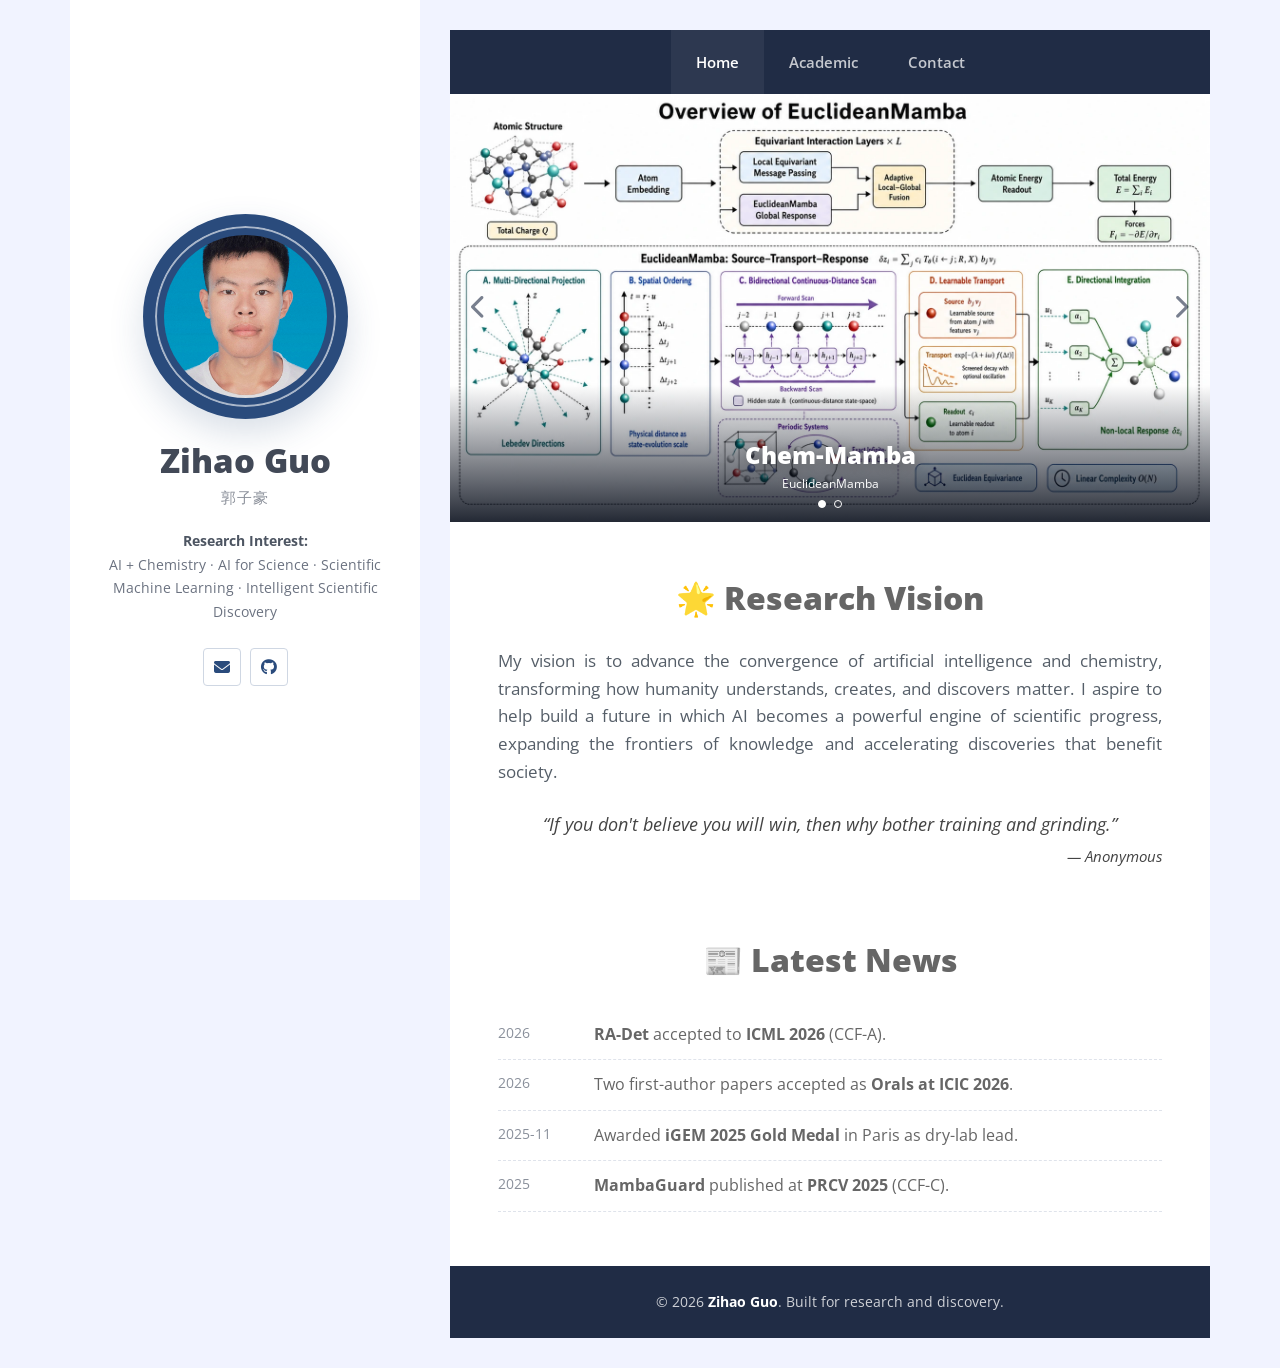
==== commit 2f8e59f3: "Deploy redesigned academic homepage" ====
--- a/index.html
+++ b/index.html
@@ -1,402 +1,88 @@
 <!DOCTYPE html>
 <html lang="en">
 <head>
-    <meta charset="UTF-8" />
-    <meta name="viewport" content="width=device-width, initial-scale=1.0" />
+    <meta charset="UTF-8">
+    <meta name="viewport" content="width=device-width, initial-scale=1.0">
+    <meta name="description" content="Academic homepage of Zihao Guo, an undergraduate researcher working on computational chemistry, AI4Chem, state-space models, and neuro-symbolic scientific agents.">
     <title>Zihao Guo — Academic Homepage</title>
-    <meta name="description" content="Academic homepage of Zihao Guo (郭子豪), an undergraduate researcher working on computational chemistry, AI4Chem, Mamba structural modeling, and neuro-symbolic scientific agents." />
-    <meta name="keywords" content="Zihao Guo, 郭子豪, Computational Chemistry, AI4Chem, AI for Science, Mamba, State Space Model, Neuro-Symbolic AI, Scientific Agent, Jiangnan University" />
-
-    <link rel="preconnect" href="https://fonts.googleapis.com" />
-    <link rel="preconnect" href="https://fonts.gstatic.com" crossorigin="anonymous" />
-    <link href="https://fonts.googleapis.com/css2?family=Open+Sans:wght@300;400;600;700;800&amp;display=swap" rel="stylesheet" />
-    <link rel="stylesheet" href="https://cdnjs.cloudflare.com/ajax/libs/font-awesome/6.4.2/css/all.min.css" />
-    <link rel="stylesheet" href="assets/css/style.css" />
+    <link rel="icon" href="assets/img/favicon.svg" type="image/svg+xml">
+    <link rel="preconnect" href="https://fonts.googleapis.com">
+    <link rel="preconnect" href="https://fonts.gstatic.com" crossorigin>
+    <link href="https://fonts.googleapis.com/css2?family=Open+Sans:wght@300;400;600;700;800&display=swap" rel="stylesheet">
+    <link rel="stylesheet" href="https://cdnjs.cloudflare.com/ajax/libs/font-awesome/6.5.2/css/all.min.css">
+    <link rel="stylesheet" href="assets/css/style.css">
 </head>
 <body>
-
-<div class="wrapper">
-
-    <!-- ============ Sidebar ============ -->
-    <aside class="sidebar">
-        <img class="avatar" src="https://ui-avatars.com/api/?name=Zihao+Guo&amp;background=4600af&amp;color=fff&amp;size=340&amp;font-size=0.4&amp;bold=true" alt="Zihao Guo" />
-        <div class="name">Zihao Guo</div>
-        <div class="name-cn">郭子豪</div>
-
-        <p class="affiliation">
-            <strong>Jiangnan University</strong><br />
-            School of AI &amp; Computer Science<br />
-            B.Eng. in Digital Media Technology<br />
-            <span style="color:var(--muted); font-size:0.85rem;">Class of 2027 · Junior</span>
-        </p>
-
-        <div class="interests">
-            <b>Research Interests</b><br />
-            Computational Chemistry · AI4Chem ·
-            Mamba / State-Space Models ·
-            Machine-Learning Interatomic Potentials ·
-            Neuro-Symbolic Scientific Agents
-        </div>
-
-        <div class="social-icons">
-            <a href="mailto:1191230418@jiangnan.edu.cn" title="Email"><i class="fas fa-envelope"></i></a>
-            <a href="https://github.com/unumbrela" title="GitHub" target="_blank" rel="noopener"><i class="fab fa-github"></i></a>
-            <a href="https://scholar.google.com/" title="Google Scholar" target="_blank" rel="noopener"><i class="fas fa-graduation-cap"></i></a>
-            <a href="https://orcid.org/" title="ORCID" target="_blank" rel="noopener"><i class="fab fa-orcid"></i></a>
-            <a href="#contact" title="Contact"><i class="fas fa-address-card"></i></a>
-        </div>
-
-        <div class="lang-switch">
-            <a href="index.html" class="active">EN</a>
-            <a href="index_cn.html">中文</a>
+<div class="site-shell">
+    <aside class="profile-panel" aria-label="Profile">
+        <div class="profile-inner">
+            <img class="profile-avatar profile-photo" src="assets/img/myself.jpg" alt="Portrait of Zihao Guo">
+            <h1 class="profile-name">Zihao Guo</h1>
+            <p class="profile-name-cn">郭子豪</p>
+            <p class="profile-interest"><strong>Research Interest:</strong><br>AI + Chemistry · AI for Science · Scientific Machine Learning · Intelligent Scientific Discovery</p>
+            <div class="profile-links" aria-label="Social links">
+                <a href="mailto:zihao3351@gmail.com" aria-label="Email"><i class="fa-solid fa-envelope"></i></a>
+                <a href="https://github.com/unumbrela" target="_blank" rel="noopener noreferrer" aria-label="GitHub"><i class="fa-brands fa-github"></i></a>
+            </div>
         </div>
     </aside>
 
-    <!-- ============ Main content ============ -->
-    <main class="content">
-
-        <nav class="topnav">
-            <a href="#about">About</a>
-            <a href="#news">News</a>
-            <a href="#publications">Publications</a>
-            <a href="#projects">Projects</a>
-            <a href="#agenda">Research Agenda</a>
-            <a href="#awards">Awards</a>
-            <a href="#contact">Contact</a>
+    <main class="main-panel">
+        <nav class="site-nav" aria-label="Primary navigation">
+            <a class="mobile-brand" href="index.html">Zihao Guo</a>
+            <button class="menu-toggle" type="button" aria-expanded="false" aria-controls="navLinks" aria-label="Toggle navigation"><i class="fa-solid fa-bars"></i></button>
+            <div class="nav-links" id="navLinks">
+                <a class="active" href="index.html" aria-current="page">Home</a>
+                <a href="academic.html">Academic</a>
+                <a href="contact.html">Contact</a>
+            </div>
         </nav>
 
-        <!-- Hero carousel -->
-        <div class="hero-carousel" id="hero">
-            <div class="hero-slide active">
-                <div class="hero-inner">
-                    <span class="badge-tier">Computational Chemistry · AI4Chem</span>
-                    <h2>From Structural Modeling to Verifiable Reasoning<br />Building Closed-Loop AI for Chemistry</h2>
-                    <div class="meta"><i class="fa fa-atom"></i> Mamba / SSM &#160;·&#160; <i class="fa fa-diagram-project"></i> Neuro-Symbolic AI</div>
+        <section class="hero-carousel diagram-carousel" aria-label="Featured research" aria-roledescription="carousel">
+            <article class="carousel-slide diagram-slide active" aria-hidden="false">
+                <img src="assets/img/EuclideanMamba-Overview.webp" alt="Overview of the EuclideanMamba architecture">
+                <div class="carousel-caption compact-caption">
+                    <h1>Chem-Mamba</h1>
+                    <div class="carousel-meta"><span>EuclideanMamba</span></div>
                 </div>
-            </div>
-            <div class="hero-slide">
-                <div class="hero-inner">
-                    <span class="badge-tier">Research Agenda · Chem-Mamba</span>
-                    <h2>EuclideanMamba<br />Linear-Complexity Long-Range Modeling<br />for Atomistic Systems</h2>
-                    <div class="meta"><i class="fa fa-atom"></i> Source &#160;→&#160; Propagation &#160;→&#160; Response</div>
+            </article>
+            <article class="carousel-slide diagram-slide" aria-hidden="true">
+                <img src="assets/img/Overview-Of-VRC.webp" alt="Overview of the Verified Repair Contracts architecture">
+                <div class="carousel-caption compact-caption">
+                    <h1>Chem-Agent</h1>
+                    <div class="carousel-meta"><span>Verified Repair Contracts</span></div>
                 </div>
-            </div>
-            <div class="hero-slide">
-                <div class="hero-inner">
-                    <span class="badge-tier">Research Agenda · Chem-Agent</span>
-                    <h2>Verified Repair Contracts<br />Scientific Agents That Act<br />with Evidence</h2>
-                    <div class="meta"><i class="fa fa-shield-halved"></i> Verify &#160;·&#160; Repair &#160;·&#160; Revalidate</div>
-                </div>
-            </div>
-            <div class="carousel-dots">
-                <button class="active" aria-label="Slide 1"></button>
-                <button aria-label="Slide 2"></button>
-                <button aria-label="Slide 3"></button>
-            </div>
-        </div>
-
-        <!-- About / Open to opportunities -->
-        <section class="block" id="about">
-            <h2>🎓 About Me</h2>
-            <div class="callout">
-                <p style="margin:0;">
-                    I am an undergraduate researcher at <strong>Jiangnan University</strong> (Project 211 &amp; Double First-Class).
-                    My research focuses on <strong>computational chemistry and AI4Chem</strong>. During my undergraduate studies,
-                    I have followed two methodological threads—<strong>Mamba-based structural modeling</strong> and
-                    <strong>neuro-symbolic methods</strong>—and am bringing them together to build closed-loop scientific workflows.
-                </p>
-                <p style="margin:10px 0 0;">
-                    I have <strong>4 papers</strong> spanning <em>ICML 2026</em>, <em>ICIC 2026</em> (×2 Oral), and <em>PRCV 2025</em>;
-                    filed <strong>1 invention patent</strong> on reliable neuro-symbolic planning;
-                    and won <strong>Gold at iGEM 2025</strong> as the dry-lab (computational) lead.
-                </p>
-                <p style="margin:10px 0 0;">
-                    I welcome research collaboration, internships, and graduate-study conversations in
-                    <strong>computational chemistry, AI4Chem, and AI for Science</strong>.
-                </p>
-            </div>
-
-            <h2 style="margin-top:42px;">🌟 Research Vision</h2>
-            <p style="text-align:justify; font-size:1.05rem;">
-                My goal is scientific AI that can model long-range physical structure and act through verifiable reasoning.
-                Two research threads form the foundation:
-            </p>
-            <ul style="font-size:1.05rem;">
-                <li><strong>Mamba structural modeling.</strong>
-                    Extending state-space models from frequency-aware visual structure to linear-complexity modeling
-                    of long-range interactions in three-dimensional atomistic systems.</li>
-                <li><strong>Neuro-symbolic scientific intelligence.</strong>
-                    Compiling constraints and scientific knowledge into deterministic, evidence-aware mechanisms
-                    so that agents can verify, repair, and revalidate actions before execution.</li>
-            </ul>
-            <p class="quote">
-                "We must know — we will know."
-                <span class="author">— David Hilbert</span>
-            </p>
-        </section>
-
-        <!-- News -->
-        <section class="block" id="news">
-            <h2>📰 News</h2>
-            <ul class="news-list">
-                <li>
-                    <span class="date">2026</span>
-                    <span><strong>RA-Det</strong> (fifth author) accepted to <strong>ICML 2026</strong> (CCF-A).
-                    <span class="new-tag">NEW</span></span>
-                </li>
-                <li>
-                    <span class="date">2026</span>
-                    <span>Two first-author papers accepted as <strong>Orals at ICIC 2026</strong> (CCF-C):
-                    FWMamba-UNet · Extract-Then-Compile.</span>
-                </li>
-                <li>
-                    <span class="date">2025-11</span>
-                    <span><strong>iGEM 2025 Gold Medal</strong> awarded in Paris; presented as dry-lab lead.</span>
-                </li>
-                <li>
-                    <span class="date">2025</span>
-                    <span><strong>MambaGuard</strong> (co-first author) published at <strong>PRCV 2025</strong> (CCF-C).</span>
-                </li>
-                <li>
-                    <span class="date">2025</span>
-                    <span>Invention patent filed: <em>"A Language-Driven Travel Planning Method &amp; Apparatus Based on Neuro-Symbolic Fusion."</em></span>
-                </li>
-                <li>
-                    <span class="date">2025</span>
-                    <span>Awarded <strong>Outstanding Student Cadre of Wuxi City</strong>.</span>
-                </li>
-            </ul>
-        </section>
-
-        <!-- Education -->
-        <section class="block" id="education">
-            <h2>🏫 Education</h2>
-            <div class="callout">
-                <h3 style="margin:0;">Jiangnan University &#160;<span style="font-size:0.8rem; color:var(--muted); font-weight:400;">(Project 211 · Double First-Class)</span></h3>
-                <p style="margin:6px 0 0;">B.Eng. in Digital Media Technology, School of AI &amp; Computer Science</p>
-                <p style="margin:6px 0 0; color:var(--muted); font-size:0.9rem;">Sep 2023 — Jun 2027 &#160;|&#160; GPA: <strong>88 / 100</strong></p>
-                <p style="margin:10px 0 0;">
-                    Honours: <em>Jiangnan University Honor Student (至善生)</em>,
-                    <em>1st-class Comprehensive Scholarship</em>,
-                    <em>Outstanding Student Cadre (校级)</em>,
-                    <em>Outstanding Student Cadre of Wuxi City (市级)</em>.
-                </p>
+            </article>
+            <button class="carousel-control prev" type="button" aria-label="Previous slide"><i class="fa-solid fa-chevron-left"></i></button>
+            <button class="carousel-control next" type="button" aria-label="Next slide"><i class="fa-solid fa-chevron-right"></i></button>
+            <div class="carousel-dots" aria-label="Choose slide">
+                <button class="carousel-dot active" type="button" aria-label="Show slide 1" aria-current="true"></button>
+                <button class="carousel-dot" type="button" aria-label="Show slide 2"></button>
             </div>
         </section>
 
-        <!-- Publications -->
-        <section class="block" id="publications">
-            <h2>📄 Publications</h2>
-            <p style="text-align:center; color:var(--muted); margin-top:-14px; margin-bottom:24px;">
-                Four selected papers · roles shown explicitly below
-            </p>
+        <div class="surface">
+            <section class="content-section">
+                <h2 class="section-title">🌟 Research Vision</h2>
+                <p class="lead-copy">My vision is to advance the convergence of artificial intelligence and chemistry, transforming how humanity understands, creates, and discovers matter. I aspire to help build a future in which AI becomes a powerful engine of scientific progress, expanding the frontiers of knowledge and accelerating discoveries that benefit society.</p>
+                <p class="hilbert">“If you don't believe you will win, then why bother training and grinding.”<span>— Anonymous</span></p>
+            </section>
 
-            <div class="pub-item">
-                <div class="pub-num">1</div>
-                <div>
-                    <div class="pub-title">FWMamba-UNet: Frequency-Wavelet Enhanced Mamba UNet for Medical Image Segmentation</div>
-                    <div class="pub-authors"><span class="me">Zihao Guo<sup>1</sup></span>, et al.</div>
-                    <div class="pub-meta">
-                        <span class="tag tag-c">ICIC 2026 · CCF-C · Oral</span>
-                        <span class="tag tag-status-accept">Accepted</span>
-                        <span class="tag tag-role">First Author</span>
-                    </div>
-                    <p style="margin:6px 0 0; font-size:0.9rem; color:#444;">
-                        Reveals Mamba's structural blind spot for high-frequency boundaries and repairs it with a
-                        parallel DWT branch; SOTA on three benchmarks with only ~10% more parameters.
-                    </p>
-                </div>
-            </div>
-
-            <div class="pub-item">
-                <div class="pub-num">2</div>
-                <div>
-                    <div class="pub-title">Extract-Then-Compile: Reliable Neuro-Symbolic Planning for Large Language Models</div>
-                    <div class="pub-authors"><span class="me">Zihao Guo<sup>1</sup></span>, et al.</div>
-                    <div class="pub-meta">
-                        <span class="tag tag-c">ICIC 2026 · CCF-C · Oral</span>
-                        <span class="tag tag-status-accept">Accepted</span>
-                        <span class="tag tag-role">First Author</span>
-                    </div>
-                    <p style="margin:6px 0 0; font-size:0.9rem; color:#444;">
-                        Separates LLM-based requirement extraction from deterministic symbolic search; +31.82 points
-                        in all-constraint pass rate on ChinaTravel with ~90% fewer tokens. One invention patent filed.
-                    </p>
-                </div>
-            </div>
-
-            <div class="pub-item">
-                <div class="pub-num">3</div>
-                <div>
-                    <div class="pub-title">MambaGuard: A CLIP-Mamba Approach for OOD Generated Image Detection</div>
-                    <div class="pub-authors"><span class="me">Zihao Guo*</span>, et al.</div>
-                    <div class="pub-meta">
-                        <span class="tag tag-c">PRCV 2025 · CCF-C</span>
-                        <span class="tag tag-status-accept">Published</span>
-                        <span class="tag tag-role">Co-First Author</span>
-                    </div>
-                    <p style="margin:6px 0 0; font-size:0.9rem; color:#444;">
-                        CLIP-Mamba with FFT spectral decoupling for unseen-generator detection, evaluated across
-                        15 generators with strong results on DALL·E 2 and Midjourney.
-                    </p>
-                </div>
-            </div>
-
-            <div class="pub-item">
-                <div class="pub-num">4</div>
-                <div>
-                    <div class="pub-title">RA-Det: Towards Universal Detection of AI-Generated Images via Robustness Asymmetry</div>
-                    <div class="pub-authors">Xinchang Wang, Yunhao Chen, Yuechen Zhang, Congcong Bian, <span class="me">Zihao Guo</span>, et al.</div>
-                    <div class="pub-meta">
-                        <span class="tag tag-a">ICML 2026 · CCF-A</span>
-                        <span class="tag tag-status-accept">Accepted</span>
-                        <span class="tag tag-role">Fifth Author</span>
-                    </div>
-                    <p style="margin:6px 0 0; font-size:0.9rem; color:#444;">
-                        A generator-agnostic robustness-asymmetry signal that improves average detection performance
-                        by 7.81% across 14 generative models.
-                    </p>
-                </div>
-            </div>
-        </section>
-
-        <!-- Projects -->
-        <section class="block" id="projects">
-            <h2>🧪 Research Project</h2>
-            <div class="proj-grid">
-
-                <div class="proj-card">
-                    <div class="role">iGEM 2025 · Gold Medal · Dry-Lab Lead</div>
-                    <h3>AMP Forge — Antimicrobial Peptide De-Novo Design</h3>
-                    <p>
-                        Our team engineered <em>S. cerevisiae</em> to produce the human antimicrobial peptide
-                        <strong>LL-37</strong> against antibiotic resistance. I independently built AMP-Forge:
-                        <strong>protein language model → VAE compressed to a 64-D latent space → latent diffusion →
-                        non-autoregressive decoding</strong>. I curated 25,622 peptides from six databases and added an
-                        activity predictor (PCC = 0.90) for closed-loop screening. Multiple generated variants
-                        outperformed the original sequence in wet-lab validation.
-                    </p>
-                    <div class="stack">
-                        <span>PyTorch</span><span>ESM-2</span><span>ProtT5</span><span>Ankh</span>
-                        <span>Latent Diffusion</span><span>BiGRU-VAE</span><span>RLHF</span>
-                    </div>
-                </div>
-
-            </div>
-        </section>
-
-        <!-- Research Agenda -->
-        <section class="block" id="agenda">
-            <h2>🧭 Research Agenda</h2>
-            <div class="proj-grid">
-                <div class="proj-card">
-                    <div class="role">Long-Range Atomistic Modeling</div>
-                    <h3>Chem-Mamba · EuclideanMamba</h3>
-                    <p>
-                        A linear-complexity architecture for machine-learning interatomic potentials that represents
-                        charge transfer, electron delocalization, and periodic response as unified
-                        <strong>source–propagation–response</strong> state dynamics. The goal is lower energy error on
-                        three classes of nonlocal tasks under matched evaluation protocols.
-                    </p>
-                    <div class="stack">
-                        <span>AI4Chem</span><span>Mamba / SSM</span><span>Interatomic Potentials</span><span>Long Range</span>
-                    </div>
-                </div>
-                <div class="proj-card">
-                    <div class="role">Verifiable Scientific Agents</div>
-                    <h3>Chem-Agent · Verified Repair Contracts</h3>
-                    <p>
-                        A cognitive control layer for the silent failure mode where code runs but the science is wrong.
-                        <strong>VRC</strong> compiles scientific knowledge into executable contracts with applicability
-                        domains, evidence, and explicit unknown boundaries, then verifies tool calls, performs safe
-                        repairs, and reruns all checks before execution.
-                    </p>
-                    <div class="stack">
-                        <span>Scientific Agent</span><span>Neuro-Symbolic</span><span>Verification</span><span>Tool Use</span>
-                    </div>
-                </div>
-            </div>
-        </section>
-
-        <!-- Awards -->
-        <section class="block" id="awards">
-            <h2>🏆 Selected Awards</h2>
-            <div class="awards-grid">
-                <div class="award"><i class="fas fa-medal icon"></i><div><b>iGEM 2025 — Gold Medal</b><span>International Genetically Engineered Machine, Paris · Dry-Lab Lead</span></div></div>
-                <div class="award"><i class="fas fa-trophy icon"></i><div><b>MCM/ICM — Honorable Mention</b><span>Mathematical Contest in Modeling (Int'l)</span></div></div>
-                <div class="award"><i class="fas fa-award icon"></i><div><b>Lanqiao Cup — 2nd Prize (Jiangsu)</b><span>AI Track, Project Practice Competition</span></div></div>
-                <div class="award"><i class="fas fa-award icon"></i><div><b>CUMCM — 2nd Prize (Jiangsu)</b><span>China Undergraduate Mathematical Contest in Modeling</span></div></div>
-                <div class="award"><i class="fas fa-star icon"></i><div><b>Outstanding Student Cadre — Wuxi City</b><span>Municipal-level honour, 2025</span></div></div>
-                <div class="award"><i class="fas fa-star icon"></i><div><b>Honor Student (荣誉至善生)</b><span>Jiangnan University</span></div></div>
-                <div class="award"><i class="fas fa-star icon"></i><div><b>1st-Class Comprehensive Scholarship</b><span>Jiangnan University</span></div></div>
-                <div class="award"><i class="fas fa-users icon"></i><div><b>Outstanding Class Collective</b><span>Class leader, DM 2304</span></div></div>
-            </div>
-
-            <h2 style="margin-top:42px;">🤝 Service &amp; Outreach</h2>
-            <p>
-                Founder &amp; team leader of the <strong>"AI Qicheng" Coding Outreach Team</strong> (Jun – Sep 2024).
-                Delivered coding-literacy classes to <strong>600+ primary-school students</strong> in under-developed
-                regions of Shandong; received dozens of provincial &amp; municipal media features and was named a
-                <em>Wuxi City Key Social-Practice Team</em>.
-            </p>
-            <p>
-                Class leader of Digital Media 2304 (2023 – present): led the cohort to win the
-                <em>Outstanding Class Collective</em> award.
-            </p>
-        </section>
-
-        <!-- Contact -->
-        <section class="block" id="contact">
-            <h2>📬 Contact</h2>
-            <div style="text-align:center;">
-                <p><i class="fas fa-envelope" style="color:var(--primary)"></i> &#160;
-                    <a href="mailto:1191230418@jiangnan.edu.cn">1191230418@jiangnan.edu.cn</a>
-                </p>
-                <p><i class="fas fa-map-marker-alt" style="color:var(--primary)"></i> &#160; Wuxi, Jiangsu, China</p>
-                <p style="margin-top:18px;">
-                    <a href="https://github.com/unumbrela" target="_blank" rel="noopener" class="social-icons" style="display:inline-flex;"><span style="display:inline-flex; padding:8px 16px; border:1px solid var(--border); border-radius:20px; gap:6px; align-items:center;"><i class="fab fa-github"></i> github.com/unumbrela</span></a>
-                </p>
-                <p class="quote" style="margin-top:30px;">
-                    I welcome research collaboration, internships, and graduate-study conversations in
-                    computational chemistry, AI4Chem, and AI for Science.
-                </p>
-            </div>
-        </section>
-
-        <!-- Footer -->
-        <div class="footer">
-            &#169; <span id="year">2026</span> <a href="#hero">Zihao Guo</a> · Built with care · Last updated Jul 2026
+            <section class="content-section">
+                <h2 class="section-title">📰 Latest News</h2>
+                <ul class="news-list">
+                    <li><time datetime="2026">2026</time><span><strong>RA-Det</strong> accepted to <strong>ICML 2026</strong> (CCF-A).</span></li>
+                    <li><time datetime="2026">2026</time><span>Two first-author papers accepted as <strong>Orals at ICIC 2026</strong>.</span></li>
+                    <li><time datetime="2025-11">2025-11</time><span>Awarded <strong>iGEM 2025 Gold Medal</strong> in Paris as dry-lab lead.</span></li>
+                    <li><time datetime="2025">2025</time><span><strong>MambaGuard</strong> published at <strong>PRCV 2025</strong> (CCF-C).</span></li>
+                </ul>
+            </section>
         </div>
 
+        <footer class="site-footer">© <span data-current-year>2026</span> <a href="index.html">Zihao Guo</a>. Built for research and discovery.</footer>
     </main>
 </div>
-
-<a href="#hero" class="back-top" id="backTop" aria-label="Back to top"><i class="fas fa-angle-double-up"></i></a>
-
-<script>
-    // Simple carousel
-    (function() {
-        const slides = document.querySelectorAll('.hero-slide');
-        const dots = document.querySelectorAll('.carousel-dots button');
-        let idx = 0;
-        const total = slides.length;
-        function show(i) {
-            slides.forEach((s, k) => s.classList.toggle('active', k === i));
-            dots.forEach((d, k) => d.classList.toggle('active', k === i));
-            idx = i;
-        }
-        dots.forEach((d, k) => d.addEventListener('click', () => show(k)));
-        setInterval(() => show((idx + 1) % total), 5500);
-    })();
-
-    // Back to top
-    const bt = document.getElementById('backTop');
-    window.addEventListener('scroll', () => {
-        bt.classList.toggle('visible', window.scrollY > 320);
-    });
-
-    // Year
-    document.getElementById('year').textContent = new Date().getFullYear();
-</script>
+<a href="#" class="back-to-top" aria-label="Back to top"><i class="fa-solid fa-angles-up"></i></a>
+<script src="assets/js/main.js"></script>
 </body>
 </html>
--- a/assets/css/style.css
+++ b/assets/css/style.css
@@ -1,460 +1,624 @@
 :root {
-    --primary: #4600af;
-    --primary-soft: #6c4ad0;
+    --primary: #2a4b7c;
+    --primary-dark: #202c45;
+    --link: #4600af;
     --accent: #ff6347;
-    --ink: #222;
-    --muted: #6a6a73;
-    --bg: #ffffff;
-    --bg-soft: #f6f5fb;
-    --bg-sidebar: #faf9ff;
-    --border: #ececf4;
-    --shadow: 0 6px 24px rgba(70, 0, 175, 0.08);
+    --paper: #ffffff;
+    --canvas: #f1f3ff;
+    --ink: #333b48;
+    --muted: #6b7280;
+    --line: #e7eaf2;
+    --shadow: 0 18px 50px rgba(32, 44, 69, 0.09);
 }
 
 * { box-sizing: border-box; }
 
-html, body {
+html { scroll-behavior: smooth; }
+
+body {
     margin: 0;
-    padding: 0;
-    font-family: "Open Sans", "Helvetica Neue", Arial, "PingFang SC",
-                 "Hiragino Sans GB", "Microsoft YaHei", sans-serif;
-    color: var(--ink);
-    background: var(--bg);
+    background: var(--canvas);
+    color: #666;
+    font-family: "Open Sans", -apple-system, BlinkMacSystemFont, "Segoe UI", sans-serif;
+    font-size: 16px;
+    line-height: 1.6;
+}
+
+body.menu-open { overflow: hidden; }
+
+a {
+    color: var(--link);
+    text-decoration: none;
+    transition: color 180ms ease;
+}
+
+a:hover { color: var(--accent); text-decoration: underline; }
+
+button, a { -webkit-tap-highlight-color: transparent; }
+
+img { max-width: 100%; display: block; }
+
+h1, h2, h3, h4 {
+    color: #555e6b;
+    line-height: 1.35;
+    margin-top: 0;
+}
+
+p { margin-top: 0; }
+
+.site-shell {
+    width: min(1140px, 100%);
+    min-height: 100vh;
+    margin: 0 auto;
+    position: relative;
+}
+
+.profile-panel {
+    width: 350px;
+    height: 100vh;
+    padding: 44px 32px;
+    position: fixed;
+    top: 0;
+    left: max(0px, calc((100vw - 1140px) / 2));
+    z-index: 30;
+    background: var(--paper);
+    overflow-y: auto;
+    scrollbar-width: thin;
+}
+
+.profile-inner {
+    min-height: calc(100vh - 88px);
+    display: flex;
+    flex-direction: column;
+    align-items: center;
+    justify-content: center;
+    text-align: center;
+}
+
+.profile-avatar {
+    width: 205px;
+    aspect-ratio: 1;
+    padding: 18px;
+    margin-bottom: 20px;
+    border-radius: 50%;
+    display: grid;
+    place-items: center;
+    color: #fff;
+    font-size: 4.35rem;
+    font-weight: 800;
+    letter-spacing: -0.08em;
+    text-indent: -0.08em;
+    background:
+        radial-gradient(circle at 30% 25%, rgba(255,255,255,.35), transparent 22%),
+        linear-gradient(145deg, #6a37c8, var(--primary));
+    border: 12px solid var(--primary);
+    box-shadow: inset 0 0 0 2px rgba(255,255,255,.6), 0 14px 34px rgba(42,75,124,.18);
+}
+
+.profile-avatar.profile-photo {
+    padding: 9px;
+    object-fit: cover;
+    object-position: center 34%;
+    background: var(--primary);
+}
+
+.profile-name {
+    margin: 0 0 3px;
+    color: #424957;
+    font-size: 2.05rem;
+    font-weight: 800;
+}
+
+.profile-name-cn {
+    margin: 0 0 18px;
+    color: #8a8f99;
+    font-size: .96rem;
+    letter-spacing: .08em;
+}
+
+.profile-affiliation {
+    margin-bottom: 17px;
+    color: #525966;
+    font-size: .96rem;
+}
+
+.profile-interest {
+    max-width: 275px;
+    margin: 0;
+    color: var(--muted);
+    font-size: .9rem;
     line-height: 1.65;
-    font-size: 16px;
-}
-
-a {
-    color: var(--primary);
-    text-decoration: none;
-    transition: color .2s ease;
-}
-a:hover { color: var(--accent); text-decoration: underline; }
-
-h1, h2, h3, h4 { color: #2b2740; font-weight: 700; letter-spacing: -0.01em; }
-h2 { font-size: 1.7rem; margin-top: 0; }
-h3 { font-size: 1.2rem; }
-
-/* ============ Layout ============ */
-.wrapper {
-    display: grid;
-    grid-template-columns: 320px 1fr;
-    min-height: 100vh;
-}
-
-.sidebar {
-    background: var(--bg-sidebar);
-    border-right: 1px solid var(--border);
-    padding: 40px 28px;
-    position: sticky;
-    top: 0;
-    height: 100vh;
-    overflow-y: auto;
-    text-align: center;
-}
-
-.sidebar .avatar {
-    width: 170px;
-    height: 170px;
-    border-radius: 50%;
-    object-fit: cover;
-    border: 4px solid #fff;
-    box-shadow: var(--shadow);
-    margin: 0 auto 18px;
-    display: block;
-    background: linear-gradient(135deg, var(--primary), var(--primary-soft));
-}
-
-.sidebar .name {
-    font-size: 1.6rem;
-    font-weight: 800;
-    margin: 8px 0 2px;
-    color: #1c1830;
-}
-.sidebar .name-cn { font-size: 1rem; color: var(--muted); margin-bottom: 14px; }
-
-.sidebar .affiliation {
-    font-size: 0.95rem;
-    color: #3d3a55;
-    margin-bottom: 14px;
-}
-.sidebar .affiliation strong { color: var(--primary); }
-
-.sidebar .interests {
-    font-size: 0.88rem;
-    color: var(--muted);
-    line-height: 1.55;
-    padding: 12px 10px;
-    background: #fff;
-    border: 1px dashed var(--border);
-    border-radius: 10px;
-    margin-bottom: 18px;
-    text-align: left;
-}
-.sidebar .interests b { color: var(--primary); }
-
-.social-icons {
-    display: flex;
+}
+
+.profile-interest strong { color: #4d5562; }
+
+.profile-links {
+    display: flex;
+    gap: 9px;
     justify-content: center;
-    gap: 10px;
-    flex-wrap: wrap;
-    margin-top: 12px;
-}
-.social-icons a {
+    margin-top: 24px;
+}
+
+.profile-links a {
     width: 38px;
     height: 38px;
-    border-radius: 50%;
-    background: #fff;
-    border: 1px solid var(--border);
-    display: inline-flex;
+    display: grid;
+    place-items: center;
+    border: 1px solid #cfd7e3;
+    border-radius: 4px;
+    color: var(--primary);
+}
+
+.profile-links a:hover {
+    color: #fff;
+    background: var(--primary);
+    text-decoration: none;
+}
+
+.main-panel {
+    width: calc(100% - 350px);
+    min-height: 100vh;
+    margin-left: 350px;
+    padding: 30px 0 30px 30px;
+}
+
+.surface { background: var(--paper); }
+
+.site-nav {
+    min-height: 62px;
+    padding: 0 24px;
+    display: flex;
     align-items: center;
     justify-content: center;
-    color: var(--primary);
-    font-size: 1rem;
-    transition: all .2s ease;
-}
-.social-icons a:hover {
-    background: var(--primary);
-    color: #fff;
-    transform: translateY(-2px);
+    background: var(--primary-dark);
+}
+
+.mobile-brand { display: none; color: #fff; font-weight: 700; }
+
+.nav-links { display: flex; align-items: center; justify-content: center; }
+
+.nav-links a {
+    padding: 20px 25px;
+    color: rgba(255,255,255,.74);
+    font-size: .95rem;
+    font-weight: 600;
+}
+
+.nav-links a:hover,
+.nav-links a.active {
+    color: #fff;
+    background: rgba(255,255,255,.06);
     text-decoration: none;
 }
 
-.lang-switch {
-    margin-top: 20px;
-    font-size: 0.85rem;
-}
-.lang-switch a {
-    padding: 4px 10px;
-    border: 1px solid var(--border);
-    border-radius: 14px;
+.menu-toggle {
+    display: none;
+    width: 42px;
+    height: 38px;
+    border: 1px solid rgba(255,255,255,.3);
+    border-radius: 4px;
+    color: #fff;
+    background: transparent;
+    cursor: pointer;
+}
+
+/* Carousel */
+.hero-carousel {
+    height: 334px;
+    position: relative;
+    overflow: hidden;
+    background: #050b18;
+}
+
+.hero-carousel.diagram-carousel {
+    height: auto;
+    aspect-ratio: 16 / 9;
     background: #fff;
 }
-.lang-switch a.active {
-    background: var(--primary); color: #fff; border-color: var(--primary);
-}
-
-/* ============ Main content ============ */
-.content { min-width: 0; }
-
-.topnav {
-    position: sticky;
-    top: 0;
-    z-index: 50;
-    background: rgba(255,255,255,0.92);
-    backdrop-filter: saturate(180%) blur(10px);
-    border-bottom: 1px solid var(--border);
-    padding: 12px 32px;
-    display: flex;
-    gap: 22px;
-    font-size: 0.95rem;
-    font-weight: 600;
-}
-.topnav a { color: #3d3a55; }
-.topnav a:hover { color: var(--primary); text-decoration: none; }
-
-/* Hero carousel */
-.hero-carousel {
-    position: relative;
-    height: 360px;
-    overflow: hidden;
-    background: #1a1532;
-}
-.hero-slide {
+
+.carousel-slide {
     position: absolute;
     inset: 0;
-    display: flex;
+    opacity: 0;
+    pointer-events: none;
+    transition: opacity 650ms ease;
+}
+
+.carousel-slide.active { opacity: 1; pointer-events: auto; }
+
+.carousel-slide img {
+    width: 100%;
+    height: 100%;
+    object-fit: cover;
+}
+
+.diagram-slide img {
+    object-fit: contain;
+    background: #fff;
+}
+
+.carousel-caption {
+    position: absolute;
+    inset: 0;
+    padding: 44px 80px;
+    display: flex;
+    flex-direction: column;
     align-items: center;
     justify-content: center;
     text-align: center;
     color: #fff;
-    padding: 40px;
-    opacity: 0;
-    transition: opacity .9s ease;
-    background-size: cover;
-    background-position: center;
-}
-.hero-slide.active { opacity: 1; }
-.hero-slide::before {
-    content: "";
+    background: rgba(0,0,0,.5);
+}
+
+.diagram-slide .compact-caption {
+    top: auto;
+    padding: 54px 70px 28px;
+    justify-content: flex-end;
+    background: linear-gradient(to bottom, transparent, rgba(5, 11, 24, .88));
+}
+
+.diagram-slide .compact-caption h1 {
+    margin-bottom: 2px;
+    font-size: 1.5rem;
+}
+
+.diagram-carousel .carousel-control {
+    color: var(--primary-dark);
+    text-shadow: 0 1px 3px rgba(255,255,255,.9);
+}
+
+.carousel-caption h1 {
+    max-width: 680px;
+    margin-bottom: 13px;
+    color: #fff;
+    font-size: clamp(1.55rem, 3vw, 2.05rem);
+    font-weight: 800;
+    text-shadow: 0 2px 14px rgba(0,0,0,.4);
+}
+
+.carousel-meta {
+    display: flex;
+    gap: 15px;
+    font-size: .78rem;
+}
+
+.carousel-control {
+    width: 58px;
     position: absolute;
-    inset: 0;
-    background: linear-gradient(135deg, rgba(46,16,101,0.85), rgba(70,0,175,0.65));
-}
-.hero-slide > .hero-inner { position: relative; max-width: 780px; }
-.hero-slide h2 {
-    color: #fff;
-    font-size: 1.9rem;
-    margin-bottom: 12px;
-    text-shadow: 0 2px 12px rgba(0,0,0,0.3);
-}
-.hero-slide .meta {
-    font-size: 0.85rem;
-    opacity: 0.85;
-    letter-spacing: 0.04em;
-}
-.hero-slide .badge-tier {
-    display: inline-block;
-    padding: 4px 12px;
-    border-radius: 14px;
-    background: rgba(255,99,71,0.25);
-    border: 1px solid rgba(255,255,255,0.35);
-    font-size: 0.75rem;
-    margin-bottom: 14px;
-    text-transform: uppercase;
-    letter-spacing: 0.12em;
-}
+    z-index: 4;
+    top: 0;
+    bottom: 0;
+    border: 0;
+    color: #fff;
+    background: transparent;
+    opacity: .6;
+    cursor: pointer;
+    font-size: 1.55rem;
+}
+
+.carousel-control:hover { opacity: 1; }
+.carousel-control.prev { left: 0; }
+.carousel-control.next { right: 0; }
 
 .carousel-dots {
     position: absolute;
-    bottom: 16px;
+    z-index: 5;
+    right: 0;
+    bottom: 14px;
     left: 0;
-    right: 0;
     display: flex;
     justify-content: center;
     gap: 8px;
-    z-index: 5;
-}
-.carousel-dots button {
-    width: 10px; height: 10px;
+}
+
+.carousel-dot {
+    width: 8px;
+    height: 8px;
+    padding: 0;
+    border: 1px solid #fff;
     border-radius: 50%;
-    border: none;
-    background: rgba(255,255,255,0.4);
+    background: transparent;
     cursor: pointer;
+}
+
+.carousel-dot.active { background: #fff; }
+
+/* Content */
+.content-section { padding: 54px 48px; }
+.content-section + .content-section { padding-top: 10px; }
+
+.section-title {
+    margin-bottom: 28px;
+    text-align: center;
+    color: #666;
+    font-size: 2rem;
+    font-weight: 800;
+}
+
+.lead-copy {
+    color: #555e68;
+    font-size: 1.08rem;
+    text-align: justify;
+}
+
+.vision-list {
+    margin: 14px 0 24px;
+    padding-left: 23px;
+    color: #555e68;
+    font-size: 1.04rem;
+}
+
+.vision-list li { margin-bottom: 7px; }
+
+.hilbert {
+    margin: 25px 0 6px;
+    color: #444;
+    font-size: 1.12rem;
+    font-style: italic;
+    text-align: center;
+}
+
+.hilbert span {
+    display: block;
+    margin-top: 6px;
+    font-size: .92rem;
+    text-align: right;
+}
+
+.about-callout {
+    padding: 24px 26px;
+    border-left: 4px solid var(--primary);
+    background: #f7f8fc;
+    color: #555e68;
+}
+
+.about-callout p:last-child { margin-bottom: 0; }
+
+.news-list { margin: 0; padding: 0; list-style: none; }
+
+.news-list li {
+    padding: 12px 0;
+    display: grid;
+    grid-template-columns: 96px 1fr;
+    border-bottom: 1px dashed #dfe3eb;
+}
+
+.news-list time { color: #8a909b; font-size: .86rem; }
+
+.page-header {
+    padding: 42px 48px;
+    display: flex;
+    align-items: center;
+    justify-content: space-between;
+    gap: 30px;
+    color: #fff;
+    background: var(--primary);
+}
+
+.page-header h1 { margin: 0; color: #fff; font-size: 2rem; }
+.breadcrumbs { color: rgba(255,255,255,.86); }
+.breadcrumbs a { color: #fff; font-weight: 700; }
+
+.academic-intro { max-width: 680px; margin: 0 auto; text-align: center; }
+
+.academic-block { padding: 50px 38px 6px; }
+.academic-block:last-of-type { padding-bottom: 50px; }
+
+.academic-block-title {
+    margin-bottom: 30px;
+    text-align: center;
+    color: #666;
+    font-size: 1.65rem;
+}
+
+.education-card {
+    padding: 24px;
+    border: 1px solid var(--line);
+    border-left: 4px solid var(--primary);
+}
+
+.education-card h3 { margin-bottom: 4px; }
+.education-meta { color: #89909b; font-size: .88rem; }
+.education-line { margin: 0; color: #555d68; font-weight: 600; }
+
+.paper-card {
+    display: grid;
+    grid-template-columns: minmax(245px, 43%) 1fr;
+    gap: 26px;
+    align-items: center;
+    padding: 0 0 38px;
+}
+
+.paper-card + .paper-card { padding-top: 8px; }
+
+.paper-visual {
+    aspect-ratio: 16 / 9;
+    border-radius: 2px;
+    overflow: hidden;
+    display: block;
+    border: 1px solid var(--line);
+    background: #fff;
+}
+
+.paper-visual img { width: 100%; height: 100%; object-fit: contain; transition: transform 200ms ease; }
+.paper-visual:hover img { transform: scale(1.015); }
+.paper-body h3 { margin-bottom: 8px; color: #5b626c; font-size: 1.24rem; }
+.paper-authors { margin-bottom: 8px; color: #828995; font-size: .83rem; }
+.paper-authors strong { color: #4f5660; }
+.paper-venue { color: #606873; font-size: .86rem; font-weight: 700; }
+
+.paper-tags { display: flex; flex-wrap: wrap; gap: 6px; margin-top: 11px; }
+.paper-tags span {
+    padding: 3px 8px;
+    border-radius: 2px;
+    color: var(--primary);
+    background: #edf2f9;
+    font-size: .72rem;
+    font-weight: 700;
+}
+
+.agenda-grid,
+.awards-grid,
+.contact-grid { display: grid; grid-template-columns: repeat(2, minmax(0, 1fr)); gap: 20px; }
+
+.agenda-card,
+.award-card {
+    padding: 22px;
+    border: 1px solid var(--line);
+    background: #fbfbfd;
+}
+
+.agenda-card-media {
     padding: 0;
-    transition: all .2s;
-}
-.carousel-dots button.active {
+    overflow: hidden;
+}
+
+.agenda-visual {
+    width: 100%;
+    aspect-ratio: 16 / 9;
+    display: block;
+    overflow: hidden;
+    border-bottom: 1px solid var(--line);
     background: #fff;
-    width: 28px;
-    border-radius: 5px;
-}
-
-/* Sections */
-section.block {
-    padding: 48px 56px;
-    border-bottom: 1px solid var(--border);
-}
-section.block:nth-of-type(even) { background: var(--bg-soft); }
-section.block h2 {
-    text-align: center;
-    margin-bottom: 28px;
-    position: relative;
-}
-section.block h2::after {
-    content: "";
-    display: block;
-    width: 56px;
-    height: 3px;
-    background: linear-gradient(90deg, var(--primary), var(--accent));
-    margin: 10px auto 0;
-    border-radius: 3px;
-}
-
-.callout {
-    background: linear-gradient(120deg, #fff, #faf7ff);
-    border: 1px solid var(--border);
-    border-left: 4px solid var(--primary);
-    border-radius: 8px;
-    padding: 18px 22px;
-    box-shadow: var(--shadow);
-}
-
-.quote {
-    text-align: center;
-    font-style: italic;
-    color: #444;
-    font-size: 1.05rem;
-    margin: 18px 0 0;
-}
-.quote .author { display: block; margin-top: 6px; font-size: 0.9rem; color: var(--muted); }
-
-/* News list */
-.news-list { list-style: none; padding: 0; margin: 0; }
-.news-list li {
-    padding: 10px 0;
-    border-bottom: 1px dashed var(--border);
-    display: flex;
-    gap: 14px;
-    font-size: 0.95rem;
-}
-.news-list li:last-child { border-bottom: none; }
-.news-list .date {
-    flex: 0 0 96px;
-    color: var(--muted);
-    font-variant-numeric: tabular-nums;
-    font-size: 0.85rem;
-    padding-top: 2px;
-}
-.news-list .new-tag {
-    display: inline-block;
-    background: var(--accent);
-    color: #fff;
-    font-size: 0.65rem;
-    padding: 1px 6px;
-    border-radius: 4px;
-    margin-left: 6px;
-    vertical-align: middle;
-    letter-spacing: 0.06em;
-}
-
-/* Publications */
-.pub-item {
-    display: grid;
-    grid-template-columns: 64px 1fr;
-    gap: 18px;
-    padding: 18px 0;
-    border-bottom: 1px dashed var(--border);
-}
-.pub-item:last-child { border-bottom: none; }
-.pub-num {
-    font-weight: 800;
-    color: var(--primary);
-    font-size: 1.1rem;
-    background: #fff;
-    border: 2px solid var(--primary);
-    border-radius: 50%;
-    width: 48px;
-    height: 48px;
-    display: flex;
+}
+
+.agenda-visual img {
+    width: 100%;
+    height: 100%;
+    object-fit: contain;
+    transition: transform 200ms ease;
+}
+
+.agenda-visual:hover img { transform: scale(1.015); }
+.agenda-content { padding: 20px 22px 22px; }
+
+.agenda-kicker { color: var(--link); font-size: .76rem; font-weight: 800; text-transform: uppercase; letter-spacing: .06em; }
+.agenda-card h3 { margin: 7px 0 10px; font-size: 1.15rem; }
+.agenda-card p { margin: 0; font-size: .9rem; }
+
+.award-card { display: flex; gap: 14px; }
+.award-card i { padding-top: 3px; color: var(--primary); font-size: 1.3rem; }
+.award-card strong { display: block; color: #555d69; font-size: .92rem; }
+.award-card span { color: #8a9099; font-size: .8rem; }
+
+.service-note { padding: 24px; background: #f7f8fc; }
+
+.contact-section { padding: 58px 42px 68px; }
+
+.contact-card {
+    min-height: 180px;
+    padding: 28px 22px;
+    border: 1px solid var(--line);
+    display: flex;
+    flex-direction: column;
     align-items: center;
     justify-content: center;
-}
-.pub-title {
-    font-weight: 700;
-    color: #1c1830;
-    margin-bottom: 4px;
-    font-size: 1.02rem;
-}
-.pub-authors { font-size: 0.92rem; color: #444; margin-bottom: 6px; }
-.pub-authors .me { color: var(--primary); font-weight: 700; }
-.pub-meta { font-size: 0.85rem; }
-.tag {
-    display: inline-block;
-    padding: 2px 9px;
-    border-radius: 12px;
-    font-size: 0.72rem;
-    margin-right: 6px;
-    font-weight: 600;
-    letter-spacing: 0.02em;
-}
-.tag-a { background: #ffe7e1; color: #c73a1a; }
-.tag-b { background: #fff1d6; color: #b46c00; }
-.tag-c { background: #e3ecff; color: #2747a8; }
-.tag-status-accept { background: #d8f5e0; color: #1d7a3c; }
-.tag-status-submit { background: #e9e7f8; color: #4d3aa1; }
-.tag-role { background: #f4ecff; color: #5b30b7; }
-
-/* Project grid */
-.proj-grid {
+    text-align: center;
+}
+
+.contact-card i { margin-bottom: 14px; color: var(--primary); font-size: 2rem; }
+.contact-card h2 { margin-bottom: 8px; color: #555d68; font-size: 1.18rem; }
+.contact-card p { margin: 0; overflow-wrap: anywhere; }
+
+.contact-note {
+    max-width: 620px;
+    margin: 36px auto 0;
+    padding: 25px 28px;
+    color: #56606c;
+    text-align: center;
+    background: #f7f8fc;
+}
+
+.site-footer {
+    padding: 25px 30px;
+    color: rgba(255,255,255,.78);
+    background: var(--primary-dark);
+    text-align: center;
+    font-size: .86rem;
+}
+
+.site-footer a { color: #fff; font-weight: 700; }
+
+.back-to-top {
+    width: 34px;
+    height: 34px;
+    position: fixed;
+    right: 28px;
+    bottom: 24px;
+    z-index: 20;
     display: grid;
-    grid-template-columns: repeat(auto-fit, minmax(280px, 1fr));
-    gap: 22px;
-}
-.proj-card {
-    background: #fff;
-    border: 1px solid var(--border);
-    border-radius: 12px;
-    padding: 22px;
-    transition: transform .25s ease, box-shadow .25s ease;
-}
-.proj-card:hover {
-    transform: translateY(-4px);
-    box-shadow: var(--shadow);
-    border-color: var(--primary-soft);
-}
-.proj-card h3 {
-    margin: 0 0 8px;
+    place-items: center;
     color: var(--primary);
-    font-size: 1.1rem;
-}
-.proj-card .role {
-    font-size: 0.8rem;
-    color: var(--accent);
-    font-weight: 700;
-    text-transform: uppercase;
-    letter-spacing: 0.08em;
-    margin-bottom: 8px;
-}
-.proj-card p { font-size: 0.92rem; color: #3a3848; margin: 8px 0; }
-.proj-card .stack span {
-    display: inline-block;
-    background: var(--bg-soft);
-    color: #4d3aa1;
-    padding: 2px 8px;
-    border-radius: 10px;
-    font-size: 0.72rem;
-    margin: 4px 4px 0 0;
-}
-
-/* Awards */
-.awards-grid {
-    display: grid;
-    grid-template-columns: repeat(auto-fit, minmax(240px, 1fr));
-    gap: 14px;
-}
-.award {
-    background: #fff;
-    border: 1px solid var(--border);
-    border-radius: 10px;
-    padding: 14px 16px;
-    font-size: 0.92rem;
-    display: flex;
-    gap: 10px;
-    align-items: flex-start;
-}
-.award .icon {
-    color: #d4af00;
-    font-size: 1.1rem;
-    margin-top: 2px;
-}
-.award b { display: block; color: #1c1830; }
-.award span { color: var(--muted); font-size: 0.82rem; }
-
-/* Footer */
-.footer {
-    background: #1c1830;
-    color: #d0cde6;
-    text-align: center;
-    padding: 22px;
-    font-size: 0.88rem;
-}
-.footer a { color: #fff; font-weight: 600; }
-
-/* Back to top */
-.back-top {
-    position: fixed;
-    bottom: 24px;
-    right: 24px;
-    width: 44px;
-    height: 44px;
-    background: var(--primary);
-    color: #fff;
-    border-radius: 50%;
-    display: flex;
-    align-items: center;
-    justify-content: center;
-    box-shadow: var(--shadow);
-    z-index: 100;
     opacity: 0;
-    transition: opacity .25s;
-}
-.back-top.visible { opacity: 1; }
-.back-top:hover { background: var(--accent); color: #fff; text-decoration: none; }
-
-/* ============ Mobile ============ */
-@media (max-width: 900px) {
-    .wrapper { grid-template-columns: 1fr; }
-    .sidebar {
-        position: static;
+    pointer-events: none;
+    transform: translateY(12px);
+    transition: opacity 200ms, transform 200ms;
+    font-size: 1.6rem;
+}
+
+.back-to-top.visible { opacity: 1; pointer-events: auto; transform: translateY(0); }
+.back-to-top:hover { text-decoration: none; }
+
+@media (max-width: 1140px) {
+    .main-panel { padding-right: 30px; }
+    .profile-panel { left: 0; }
+}
+
+@media (max-width: 991px) {
+    .site-shell { width: 100%; }
+    .profile-panel {
+        width: 100%;
         height: auto;
-        border-right: none;
-        border-bottom: 1px solid var(--border);
+        padding: 36px 24px;
+        position: relative;
+        left: auto;
     }
-    section.block { padding: 32px 22px; }
-    .hero-carousel { height: 300px; }
-    .hero-slide h2 { font-size: 1.35rem; }
-    .topnav { padding: 10px 18px; gap: 14px; font-size: 0.85rem; overflow-x: auto; }
-    .pub-item { grid-template-columns: 1fr; gap: 6px; }
-    .pub-num { width: 36px; height: 36px; font-size: 0.95rem; }
-}
+    .profile-inner { min-height: 0; }
+    .profile-avatar { width: 165px; font-size: 3.5rem; }
+    .main-panel { width: 100%; margin-left: 0; padding: 30px; }
+}
+
+@media (max-width: 680px) {
+    .main-panel { padding: 15px; }
+    .site-nav { padding: 0 18px; justify-content: space-between; }
+    .mobile-brand { display: block; }
+    .menu-toggle { display: block; }
+    .nav-links {
+        position: absolute;
+        z-index: 20;
+        top: 62px;
+        right: 0;
+        left: 0;
+        display: none;
+        flex-direction: column;
+        align-items: stretch;
+        background: var(--primary-dark);
+        box-shadow: 0 12px 25px rgba(0,0,0,.2);
+    }
+    .nav-links.open { display: flex; }
+    .nav-links a { padding: 14px 22px; text-align: center; }
+    .hero-carousel { height: 365px; }
+    .hero-carousel.diagram-carousel { height: auto; }
+    .carousel-caption { padding: 45px 48px; }
+    .diagram-slide .compact-caption { padding: 36px 48px 18px; }
+    .diagram-slide .compact-caption h1 { font-size: 1rem; }
+    .diagram-slide .compact-caption .carousel-meta { font-size: .6rem; }
+    .carousel-meta { flex-direction: column; gap: 3px; }
+    .content-section { padding: 42px 25px; }
+    .section-title { font-size: 1.65rem; }
+    .lead-copy { text-align: left; }
+    .news-list li { grid-template-columns: 1fr; gap: 3px; }
+    .page-header { padding: 34px 25px; align-items: flex-start; flex-direction: column; gap: 8px; }
+    .academic-block { padding: 42px 24px 2px; }
+    .paper-card { grid-template-columns: 1fr; gap: 18px; }
+    .paper-visual { height: 190px; }
+    .agenda-grid,
+    .awards-grid,
+    .contact-grid { grid-template-columns: 1fr; }
+    .contact-section { padding: 42px 24px 55px; }
+}
+
+@media (prefers-reduced-motion: reduce) {
+    html { scroll-behavior: auto; }
+    *, *::before, *::after { scroll-behavior: auto !important; transition-duration: .01ms !important; }
+}
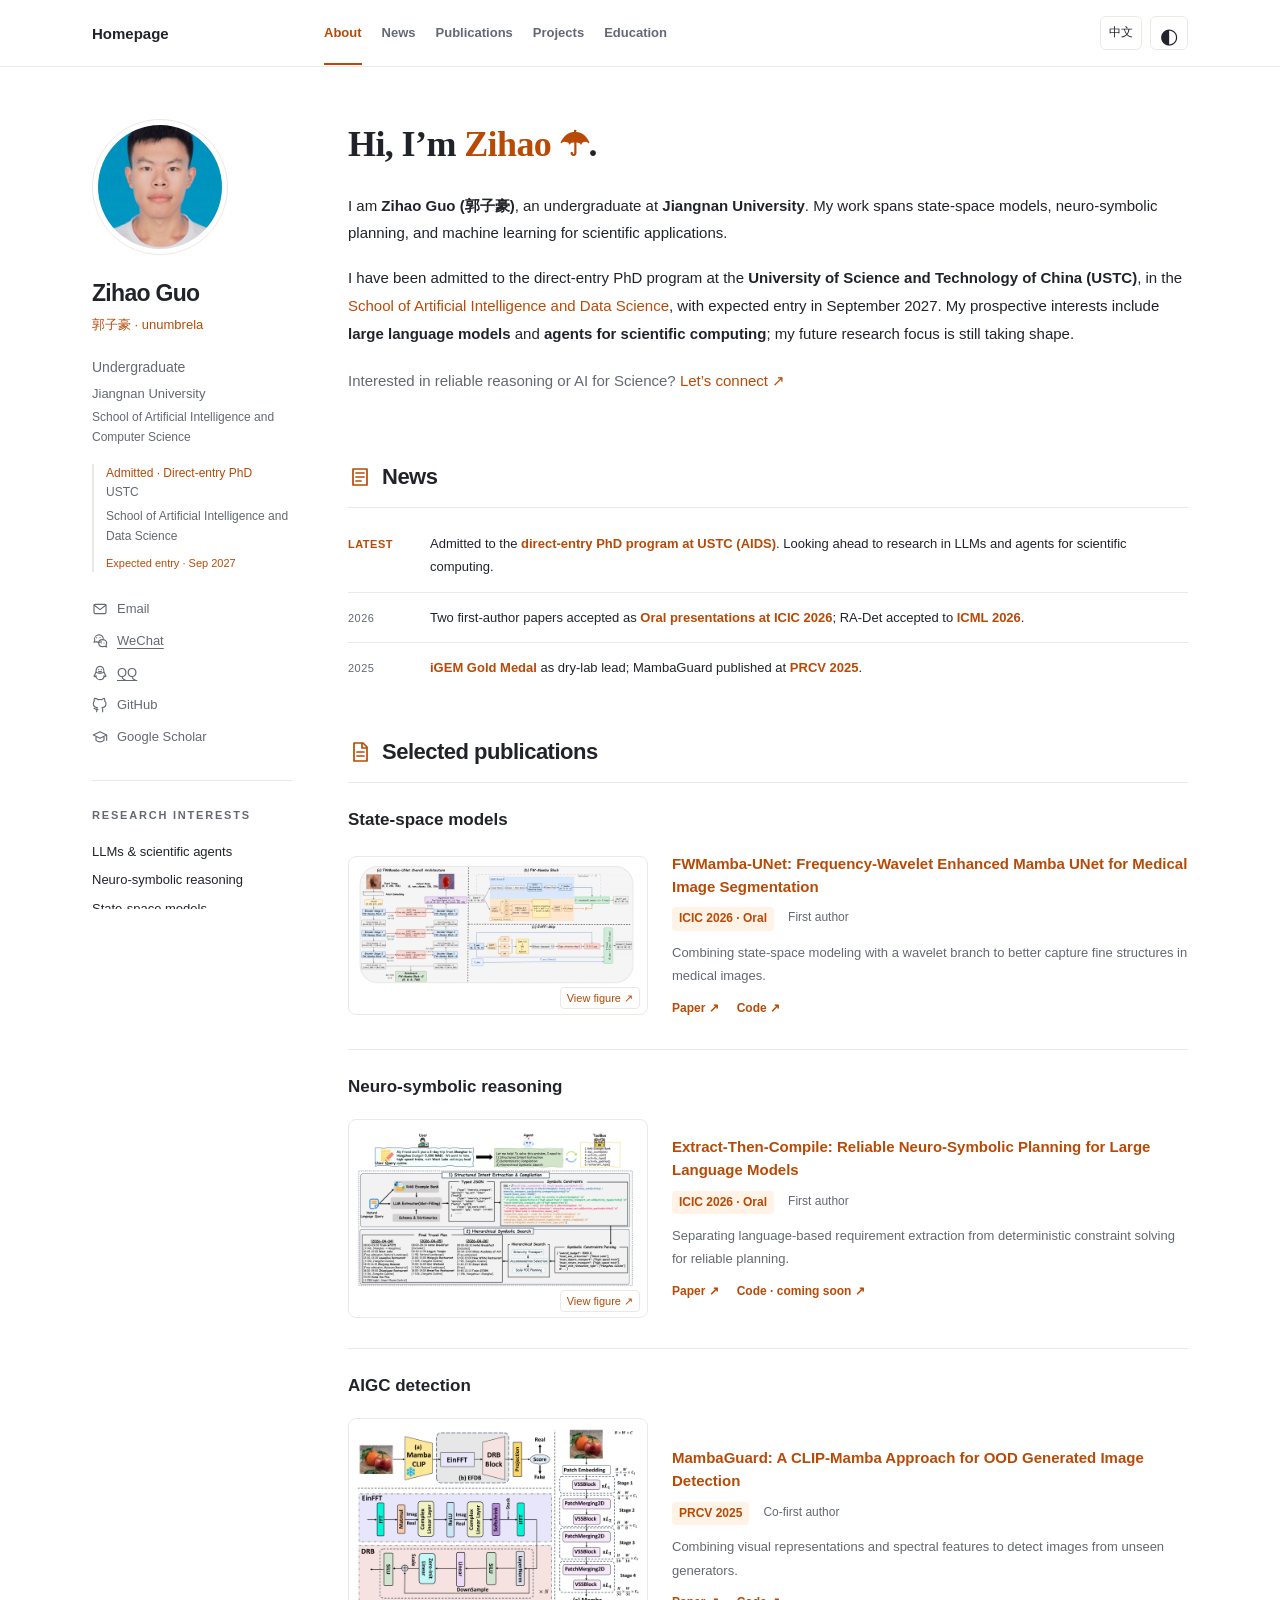
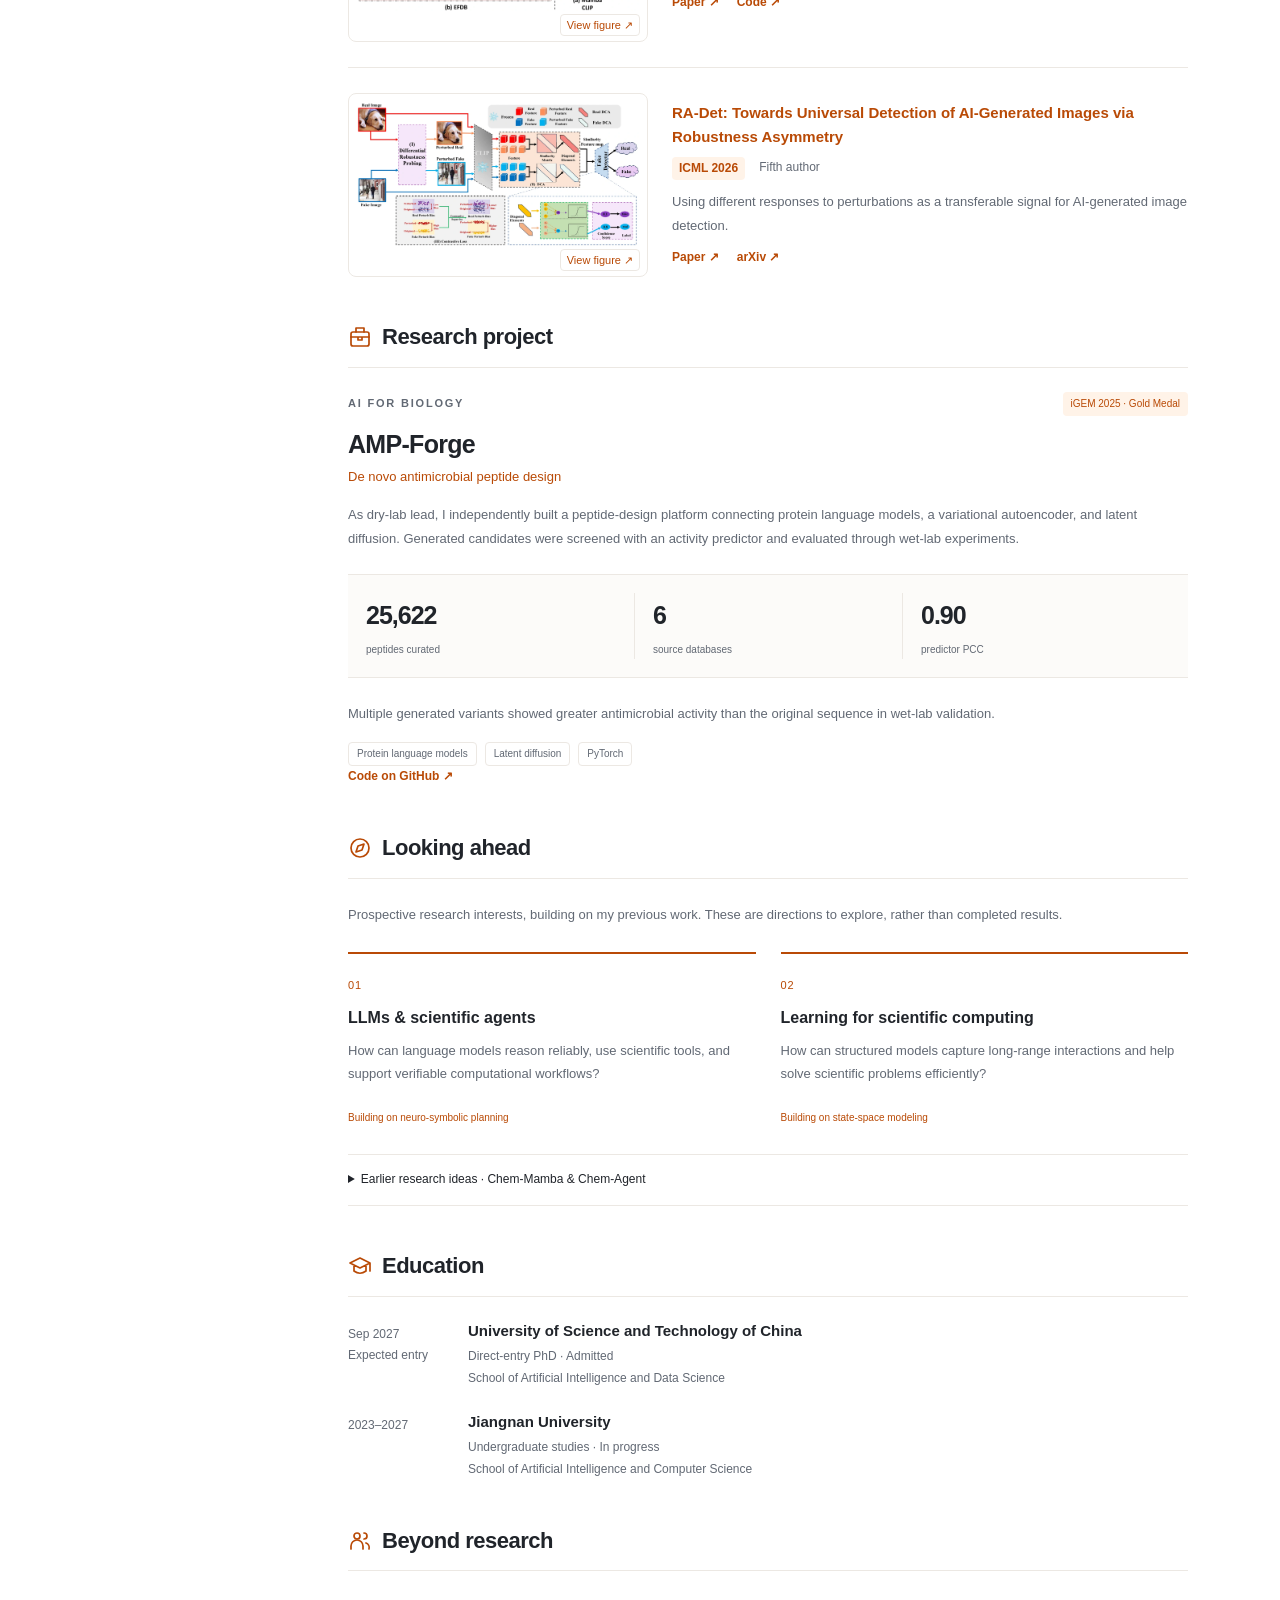
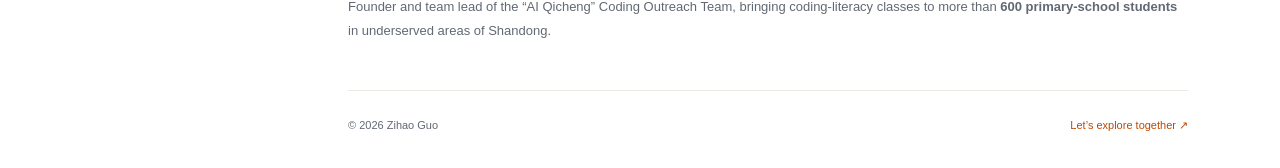
==== commit 2040c31e: "Refresh academic homepage with publications and project links" ====
--- a/index.html
+++ b/index.html
@@ -1,88 +1,35 @@
 <!DOCTYPE html>
-<html lang="en">
-<head>
-    <meta charset="UTF-8">
-    <meta name="viewport" content="width=device-width, initial-scale=1.0">
-    <meta name="description" content="Academic homepage of Zihao Guo, an undergraduate researcher working on computational chemistry, AI4Chem, state-space models, and neuro-symbolic scientific agents.">
-    <title>Zihao Guo — Academic Homepage</title>
-    <link rel="icon" href="assets/img/favicon.svg" type="image/svg+xml">
-    <link rel="preconnect" href="https://fonts.googleapis.com">
-    <link rel="preconnect" href="https://fonts.gstatic.com" crossorigin>
-    <link href="https://fonts.googleapis.com/css2?family=Open+Sans:wght@300;400;600;700;800&display=swap" rel="stylesheet">
-    <link rel="stylesheet" href="https://cdnjs.cloudflare.com/ajax/libs/font-awesome/6.5.2/css/all.min.css">
-    <link rel="stylesheet" href="assets/css/style.css">
-</head>
+<html lang="en" data-theme="light"><head><meta charset="UTF-8"><meta name="viewport" content="width=device-width, initial-scale=1"><meta name="color-scheme" content="light dark"><meta name="description" content="Zihao Guo — admitted to USTC AIDS for a direct-entry PhD. Research in state-space models, neuro-symbolic planning, and prospective LLMs and agents for scientific computing."><meta property="og:title" content="Zihao Guo | AI for Science"><meta property="og:description" content="Research, publications, and prospective directions in LLMs and scientific agents."><meta property="og:type" content="website"><meta property="og:url" content="https://unumbrela.github.io/"><title>Zihao Guo | AI for Science</title><link rel="icon" href="assets/img/favicon.svg" type="image/svg+xml"><link rel="canonical" href="https://unumbrela.github.io/"><meta property="og:image" content="https://unumbrela.github.io/assets/img/myself.jpg"><script src="assets/js/preferences.js"></script><link rel="stylesheet" href="assets/css/style.css?v=20261009d"><script src="assets/js/main.js?v=20261009d" defer></script></head>
+
 <body>
-<div class="site-shell">
-    <aside class="profile-panel" aria-label="Profile">
-        <div class="profile-inner">
-            <img class="profile-avatar profile-photo" src="assets/img/myself.jpg" alt="Portrait of Zihao Guo">
-            <h1 class="profile-name">Zihao Guo</h1>
-            <p class="profile-name-cn">郭子豪</p>
-            <p class="profile-interest"><strong>Research Interest:</strong><br>AI + Chemistry · AI for Science · Scientific Machine Learning · Intelligent Scientific Discovery</p>
-            <div class="profile-links" aria-label="Social links">
-                <a href="mailto:zihao3351@gmail.com" aria-label="Email"><i class="fa-solid fa-envelope"></i></a>
-                <a href="https://github.com/unumbrela" target="_blank" rel="noopener noreferrer" aria-label="GitHub"><i class="fa-brands fa-github"></i></a>
-            </div>
-        </div>
-    </aside>
+<a class="skip-link" href="#main"><span class="en">Skip to content</span><span class="zh" lang="zh-CN">跳转至正文</span></a><header class="site-header"><div class="header-inner"><a class="brand" href="#about" aria-label="Zihao Guo home"><span class="en">Homepage</span><span class="zh" lang="zh-CN">个人主页</span></a><nav aria-label="Main navigation"><a href="#about"><span class="en">About</span><span class="zh" lang="zh-CN">关于</span></a><a href="#news"><span class="en">News</span><span class="zh" lang="zh-CN">动态</span></a><a href="#publications"><span class="en">Publications</span><span class="zh" lang="zh-CN">论文</span></a><a href="#projects"><span class="en">Projects</span><span class="zh" lang="zh-CN">项目</span></a><a href="#education"><span class="en">Education</span><span class="zh" lang="zh-CN">教育</span></a></nav>
+<div class="header-tools"><button id="language-toggle" type="button" aria-label="切换为中文">中文</button><button id="theme-toggle" type="button" aria-label="Switch to dark theme"><span aria-hidden="true">◐</span></button></div></div></header>
 
-    <main class="main-panel">
-        <nav class="site-nav" aria-label="Primary navigation">
-            <a class="mobile-brand" href="index.html">Zihao Guo</a>
-            <button class="menu-toggle" type="button" aria-expanded="false" aria-controls="navLinks" aria-label="Toggle navigation"><i class="fa-solid fa-bars"></i></button>
-            <div class="nav-links" id="navLinks">
-                <a class="active" href="index.html" aria-current="page">Home</a>
-                <a href="academic.html">Academic</a>
-                <a href="contact.html">Contact</a>
-            </div>
-        </nav>
-
-        <section class="hero-carousel diagram-carousel" aria-label="Featured research" aria-roledescription="carousel">
-            <article class="carousel-slide diagram-slide active" aria-hidden="false">
-                <img src="assets/img/EuclideanMamba-Overview.webp" alt="Overview of the EuclideanMamba architecture">
-                <div class="carousel-caption compact-caption">
-                    <h1>Chem-Mamba</h1>
-                    <div class="carousel-meta"><span>EuclideanMamba</span></div>
-                </div>
-            </article>
-            <article class="carousel-slide diagram-slide" aria-hidden="true">
-                <img src="assets/img/Overview-Of-VRC.webp" alt="Overview of the Verified Repair Contracts architecture">
-                <div class="carousel-caption compact-caption">
-                    <h1>Chem-Agent</h1>
-                    <div class="carousel-meta"><span>Verified Repair Contracts</span></div>
-                </div>
-            </article>
-            <button class="carousel-control prev" type="button" aria-label="Previous slide"><i class="fa-solid fa-chevron-left"></i></button>
-            <button class="carousel-control next" type="button" aria-label="Next slide"><i class="fa-solid fa-chevron-right"></i></button>
-            <div class="carousel-dots" aria-label="Choose slide">
-                <button class="carousel-dot active" type="button" aria-label="Show slide 1" aria-current="true"></button>
-                <button class="carousel-dot" type="button" aria-label="Show slide 2"></button>
-            </div>
-        </section>
-
-        <div class="surface">
-            <section class="content-section">
-                <h2 class="section-title">🌟 Research Vision</h2>
-                <p class="lead-copy">My vision is to advance the convergence of artificial intelligence and chemistry, transforming how humanity understands, creates, and discovers matter. I aspire to help build a future in which AI becomes a powerful engine of scientific progress, expanding the frontiers of knowledge and accelerating discoveries that benefit society.</p>
-                <p class="hilbert">“If you don't believe you will win, then why bother training and grinding.”<span>— Anonymous</span></p>
-            </section>
-
-            <section class="content-section">
-                <h2 class="section-title">📰 Latest News</h2>
-                <ul class="news-list">
-                    <li><time datetime="2026">2026</time><span><strong>RA-Det</strong> accepted to <strong>ICML 2026</strong> (CCF-A).</span></li>
-                    <li><time datetime="2026">2026</time><span>Two first-author papers accepted as <strong>Orals at ICIC 2026</strong>.</span></li>
-                    <li><time datetime="2025-11">2025-11</time><span>Awarded <strong>iGEM 2025 Gold Medal</strong> in Paris as dry-lab lead.</span></li>
-                    <li><time datetime="2025">2025</time><span><strong>MambaGuard</strong> published at <strong>PRCV 2025</strong> (CCF-C).</span></li>
-                </ul>
-            </section>
-        </div>
-
-        <footer class="site-footer">© <span data-current-year>2026</span> <a href="index.html">Zihao Guo</a>. Built for research and discovery.</footer>
-    </main>
-</div>
-<a href="#" class="back-to-top" aria-label="Back to top"><i class="fa-solid fa-angles-up"></i></a>
-<script src="assets/js/main.js"></script>
-</body>
+<div class="layout"><aside class="profile" aria-label="Profile"><img class="avatar" src="assets/img/myself.jpg" alt="Portrait of Zihao Guo" width="1152" height="1465"><h2><span class="en">Zihao Guo</span><span class="zh" lang="zh-CN">郭子豪</span></h2><p class="profile-native"><span class="en">郭子豪 · unumbrela</span><span class="zh" lang="zh-CN">Zihao Guo · unumbrela</span></p><div class="profile-education"><p class="profile-role"><span class="en">Undergraduate</span><span class="zh" lang="zh-CN">本科在读</span></p><p class="profile-affiliation"><span class="en">Jiangnan University</span><span class="zh" lang="zh-CN">江南大学</span></p><p class="profile-college"><span class="en">School of Artificial Intelligence and Computer Science</span><span class="zh" lang="zh-CN">人工智能与计算机学院</span></p><div class="profile-admission"><p><span class="en">Admitted · Direct-entry PhD</span><span class="zh" lang="zh-CN">已录取 · 直博</span></p><p><span class="en">USTC</span><span class="zh" lang="zh-CN">中国科学技术大学</span></p><p class="profile-college"><span class="en">School of Artificial Intelligence and Data Science</span><span class="zh" lang="zh-CN">人工智能与数据科学学院</span></p><p class="profile-start"><span class="en">Expected entry · Sep 2027</span><span class="zh" lang="zh-CN">预计 2027 年 9 月入学</span></p></div></div>
+<nav class="profile-links" aria-label="Contact and academic profiles">
+<a href="mailto:zihao3351@gmail.com"><svg class="contact-icon" viewBox="0 0 24 24" fill="none" stroke="currentColor" stroke-width="1.7" stroke-linecap="round" stroke-linejoin="round" aria-hidden="true"><rect x="3" y="5" width="18" height="14" rx="2"/><path d="m3 6 9 7 9-7"/></svg><span>Email</span></a>
+<button type="button" id="wechat-contact" data-copy-contact="gzh3155206638" data-contact-name="WeChat" title="WeChat: gzh3155206638"><svg class="contact-icon" viewBox="0 0 24 24" fill="none" stroke="currentColor" stroke-width="1.7" stroke-linecap="round" stroke-linejoin="round" aria-hidden="true"><path d="M14 13c-1 .6-2.4 1-4 1l-4-1-3 1 1-3a6 6 0 1 1 13-3"/><path d="M21 17.5 22 21l-3-1a8 8 0 0 1-3 .5c-4 0-6-2.5-6-5.5s2.5-5 6-5 6 2.5 6 5c0 1-.3 1.8-1 2.5Z"/><path d="M7 7h.01M12 7h.01M14 15h.01M18 15h.01"/></svg><span>WeChat</span></button>
+<button type="button" id="qq-contact" data-copy-contact="2957383725" data-contact-name="QQ" title="QQ: 2957383725"><svg class="contact-icon" viewBox="0 0 24 24" fill="none" stroke="currentColor" stroke-width="1.7" stroke-linecap="round" stroke-linejoin="round" aria-hidden="true"><path d="M6 11C6 5 8 2 12 2s6 3 6 9l3 6c-2 1-3-1-3-1 0 4-3 6-6 6s-6-2-6-6c0 0-1 2-3 1l3-6Z"/><path d="M6 11c4 2 8 2 12 0M10 7h.01M14 7h.01M10 10h4"/></svg><span>QQ</span></button>
+<a href="https://github.com/unumbrela" target="_blank" rel="noopener noreferrer"><svg class="contact-icon" viewBox="0 0 24 24" fill="none" stroke="currentColor" stroke-width="1.7" stroke-linecap="round" stroke-linejoin="round" aria-hidden="true"><path d="M9 19c-4 1-4-2-6-2m13 5v-4c0-1-.3-2-1-2 4-.5 6-2 6-6 0-2-.7-3-2-4 .3-1 .3-3-.5-4-2 0-3 1-4 2a13 13 0 0 0-5 0C8 3 6 2 4 2c-1 1-1 3-.5 4C2 7 2 8 2 10c0 4 2 5.5 6 6-.7 1-1 2-1 3v3"/></svg><span>GitHub</span></a>
+<a href="https://scholar.google.com/citations?user=AWn-jWwAAAAJ" target="_blank" rel="noopener noreferrer"><svg class="contact-icon" viewBox="0 0 24 24" fill="none" stroke="currentColor" stroke-width="1.7" stroke-linecap="round" stroke-linejoin="round" aria-hidden="true"><path d="m2 9 10-5 10 5-10 5zM6 11v6c4 3 8 3 12 0v-6M22 9v8"/></svg><span>Google Scholar</span></a>
+</nav><p id="contact-feedback" class="contact-feedback" role="status" aria-live="polite"></p><noscript><p class="contact-fallback">WeChat: gzh3155206638<br>QQ: 2957383725</p></noscript><div class="profile-interests"><p class="eyebrow"><span class="en">RESEARCH INTERESTS</span><span class="zh" lang="zh-CN">研究兴趣</span></p><ul><li><span class="en">LLMs & scientific agents</span><span class="zh" lang="zh-CN">大语言模型与科学智能体</span></li><li><span class="en">Neuro-symbolic reasoning</span><span class="zh" lang="zh-CN">神经符号推理</span></li><li><span class="en">State-space models</span><span class="zh" lang="zh-CN">状态空间模型</span></li><li>AI for Science</li></ul></div><a class="contact-small" href="mailto:zihao3351@gmail.com"><span class="en">Open to research conversations</span><span class="zh" lang="zh-CN">欢迎科研交流与合作</span> ↗</a></aside>
+<main id="main">
+<span id="about-me" class="anchor-alias" aria-hidden="true"></span><section id="about" class="intro" aria-labelledby="intro-title">
+<h1 id="intro-title"><span class="en">Hi, I’m <span class="accent">Zihao</span><span class="greeting-mark" aria-hidden="true"> ☂</span>.</span><span class="zh" lang="zh-CN">你好，我是<span class="accent">郭子豪</span><span class="greeting-mark" aria-hidden="true"> ☂</span>。</span></h1>
+<p><span class="en">I am <strong>Zihao Guo (郭子豪)</strong>, an undergraduate at <strong>Jiangnan University</strong>. My work spans state-space models, neuro-symbolic planning, and machine learning for scientific applications.</span><span class="zh" lang="zh-CN">我是<strong>郭子豪</strong>，目前就读于<strong>江南大学</strong>。已有研究涵盖状态空间模型、神经符号规划，以及面向科学应用的机器学习。</span></p>
+<p><span class="en">I have been admitted to the direct-entry PhD program at the <strong>University of Science and Technology of China (USTC)</strong>, in the <a href="https://saids.ustc.edu.cn/" target="_blank" rel="noopener noreferrer">School of Artificial Intelligence and Data Science</a>, with expected entry in September 2027. My prospective interests include <strong>large language models</strong> and <strong>agents for scientific computing</strong>; my future research focus is still taking shape.</span><span class="zh" lang="zh-CN">我已获<strong>中国科学技术大学人工智能与数据科学学院直博录取</strong>，预计 2027 年 9 月入学。未来拟探索<strong>大语言模型（LLM）</strong>与<strong>面向科学计算的智能体（Agent）</strong>等方向，具体研究主题仍在逐步明确。</span></p>
+<p class="collaboration-note"><span class="en">Interested in reliable reasoning or AI for Science? <a href="mailto:zihao3351@gmail.com">Let’s connect ↗</a></span><span class="zh" lang="zh-CN">欢迎就可靠推理、AI for Science 等方向交流合作。<a href="mailto:zihao3351@gmail.com">联系我 ↗</a></span></p></section>
+<section id="news" class="section" aria-labelledby="news-title"><h2 id="news-title"><svg class="section-icon" viewBox="0 0 24 24" fill="none" stroke="currentColor" stroke-width="1.7" stroke-linecap="round" stroke-linejoin="round" aria-hidden="true"><path d="M5 4h14v16H5zM8 8h8M8 12h8M8 16h5"/></svg><span class="en">News</span><span class="zh" lang="zh-CN">动态</span></h2><ol class="news-list"><li><span class="news-date"><span class="en">LATEST</span><span class="zh" lang="zh-CN">最新</span></span><p><span class="en">Admitted to the <strong>direct-entry PhD program at USTC (AIDS)</strong>. Looking ahead to research in LLMs and agents for scientific computing.</span><span class="zh" lang="zh-CN">已获<strong>中国科学技术大学人工智能与数据科学学院直博录取</strong>，预计 2027 年 9 月入学，未来拟探索大语言模型与面向科学计算的智能体。</span></p></li><li><span class="news-date">2026</span><p><span class="en">Two first-author papers accepted as <strong>Oral presentations at ICIC 2026</strong>; RA-Det accepted to <strong>ICML 2026</strong>.</span><span class="zh" lang="zh-CN">两篇第一作者论文获 <strong>ICIC 2026 Oral</strong> 录用；RA-Det 获 <strong>ICML 2026</strong> 录用。</span></p></li><li><span class="news-date">2025</span><p><span class="en"><strong>iGEM Gold Medal</strong> as dry-lab lead; MambaGuard published at <strong>PRCV 2025</strong>.</span><span class="zh" lang="zh-CN">作为干实验负责人获 <strong>iGEM 国际金奖</strong>；MambaGuard 发表于 <strong>PRCV 2025</strong>。</span></p></li></ol></section>
+<span id="research" class="anchor-alias" aria-hidden="true"></span><section id="publications" class="section" aria-labelledby="publications-title"><h2 id="publications-title"><svg class="section-icon" viewBox="0 0 24 24" fill="none" stroke="currentColor" stroke-width="1.7" stroke-linecap="round" stroke-linejoin="round" aria-hidden="true"><path d="M6 3h9l4 4v14H6zM14 3v5h5M9 12h7M9 16h7"/></svg><span class="en">Selected publications</span><span class="zh" lang="zh-CN">精选论文</span></h2><div class="research-group"><h3 class="research-group-title"><span class="en">State-space models</span><span class="zh" lang="zh-CN">状态空间模型</span></h3><article class="paper"><a class="paper-image" data-figure href="assets/img/fwmamba.webp" target="_blank" rel="noopener" aria-label="View FWMamba-UNet framework"><img src="assets/img/fwmamba.webp" alt="FWMamba-UNet framework" loading="lazy" width="1400" height="588"><span class="figure-expand" aria-hidden="true"><span class="en">View figure ↗</span><span class="zh" lang="zh-CN">查看大图 ↗</span></span></a><div class="paper-content"><h4><a href="https://link.springer.com/chapter/10.1007/978-981-92-3429-5_39" target="_blank" rel="noopener noreferrer">FWMamba-UNet: Frequency-Wavelet Enhanced Mamba UNet for Medical Image Segmentation</a></h4><div class="paper-meta"><span class="venue">ICIC 2026 · Oral</span><span><span class="en">First author</span><span class="zh" lang="zh-CN">第一作者</span></span></div><p><span class="en">Combining state-space modeling with a wavelet branch to better capture fine structures in medical images.</span><span class="zh" lang="zh-CN">融合状态空间建模与小波分支，增强医学图像中的精细结构表征。</span></p><div class="paper-links"><a href="https://link.springer.com/chapter/10.1007/978-981-92-3429-5_39" target="_blank" rel="noopener noreferrer"><span class="en">Paper</span><span class="zh" lang="zh-CN">论文</span> ↗</a><a href="https://github.com/unumbrela/FWMamba-UNet" target="_blank" rel="noopener noreferrer"><span class="en">Code</span><span class="zh" lang="zh-CN">代码</span> ↗</a></div></div></article></div><div class="research-group"><h3 class="research-group-title"><span class="en">Neuro-symbolic reasoning</span><span class="zh" lang="zh-CN">神经符号推理</span></h3><article class="paper"><a class="paper-image" data-figure href="assets/img/Extract.webp" target="_blank" rel="noopener" aria-label="View Extract-Then-Compile framework"><img src="assets/img/Extract.webp" alt="Extract-Then-Compile framework" loading="lazy" width="1400" height="788"><span class="figure-expand" aria-hidden="true"><span class="en">View figure ↗</span><span class="zh" lang="zh-CN">查看大图 ↗</span></span></a><div class="paper-content"><h4><a href="https://link.springer.com/chapter/10.1007/978-981-92-3417-2_46" target="_blank" rel="noopener noreferrer">Extract-Then-Compile: Reliable Neuro-Symbolic Planning for Large Language Models</a></h4><div class="paper-meta"><span class="venue">ICIC 2026 · Oral</span><span><span class="en">First author</span><span class="zh" lang="zh-CN">第一作者</span></span></div><p><span class="en">Separating language-based requirement extraction from deterministic constraint solving for reliable planning.</span><span class="zh" lang="zh-CN">将语言模型的需求抽取与确定性约束求解分离，实现可靠规划。</span></p><div class="paper-links"><a href="https://link.springer.com/chapter/10.1007/978-981-92-3417-2_46" target="_blank" rel="noopener noreferrer"><span class="en">Paper</span><span class="zh" lang="zh-CN">论文</span> ↗</a><a href="https://github.com/unumbrela/ETC-SHINE" target="_blank" rel="noopener noreferrer"><span class="en">Code · coming soon</span><span class="zh" lang="zh-CN">代码 · 待发布</span> ↗</a></div></div></article></div><div class="research-group"><h3 class="research-group-title"><span class="en">AIGC detection</span><span class="zh" lang="zh-CN">生成图像检测</span></h3><article class="paper"><a class="paper-image" data-figure href="assets/img/prcv-framework-1.webp" target="_blank" rel="noopener" aria-label="View MambaGuard framework"><img src="assets/img/prcv-framework-1.webp" alt="MambaGuard framework" loading="lazy" width="1400" height="912"><span class="figure-expand" aria-hidden="true"><span class="en">View figure ↗</span><span class="zh" lang="zh-CN">查看大图 ↗</span></span></a><div class="paper-content"><h4><a href="https://link.springer.com/chapter/10.1007/978-981-95-5699-1_25" target="_blank" rel="noopener noreferrer">MambaGuard: A CLIP-Mamba Approach for OOD Generated Image Detection</a></h4><div class="paper-meta"><span class="venue">PRCV 2025</span><span><span class="en">Co-first author</span><span class="zh" lang="zh-CN">共同第一作者</span></span></div><p><span class="en">Combining visual representations and spectral features to detect images from unseen generators.</span><span class="zh" lang="zh-CN">结合视觉表征与频谱特征，检测来自未知生成模型的图像。</span></p><div class="paper-links"><a href="https://link.springer.com/chapter/10.1007/978-981-95-5699-1_25" target="_blank" rel="noopener noreferrer"><span class="en">Paper</span><span class="zh" lang="zh-CN">论文</span> ↗</a><a href="https://github.com/orangecc7/MambaGuard" target="_blank" rel="noopener noreferrer"><span class="en">Code</span><span class="zh" lang="zh-CN">代码</span> ↗</a></div></div></article><article class="paper"><a class="paper-image" data-figure href="assets/img/ICML-framework-1.webp" target="_blank" rel="noopener" aria-label="View RA-Det framework"><img src="assets/img/ICML-framework-1.webp" alt="RA-Det framework" loading="lazy" width="1400" height="718"><span class="figure-expand" aria-hidden="true"><span class="en">View figure ↗</span><span class="zh" lang="zh-CN">查看大图 ↗</span></span></a><div class="paper-content"><h4><a href="https://proceedings.mlr.press/v306/wang26ad.html" target="_blank" rel="noopener noreferrer">RA-Det: Towards Universal Detection of AI-Generated Images via Robustness Asymmetry</a></h4><div class="paper-meta"><span class="venue">ICML 2026</span><span><span class="en">Fifth author</span><span class="zh" lang="zh-CN">第五作者</span></span></div><p><span class="en">Using different responses to perturbations as a transferable signal for AI-generated image detection.</span><span class="zh" lang="zh-CN">利用真实与生成图像对扰动的响应差异，构建可迁移的生成图像检测信号。</span></p><div class="paper-links"><a href="https://proceedings.mlr.press/v306/wang26ad.html" target="_blank" rel="noopener noreferrer"><span class="en">Paper</span><span class="zh" lang="zh-CN">论文</span> ↗</a><a href="https://arxiv.org/abs/2603.01544" target="_blank" rel="noopener noreferrer">arXiv ↗</a></div></div></article></div>
+</section>
+<section id="projects" class="section" aria-labelledby="projects-title"><h2 id="projects-title"><svg class="section-icon" viewBox="0 0 24 24" fill="none" stroke="currentColor" stroke-width="1.7" stroke-linecap="round" stroke-linejoin="round" aria-hidden="true"><rect x="3" y="7" width="18" height="14" rx="2"/><path d="M8 7V3h8v4M3 12h18M10 12v3h4v-3"/></svg><span class="en">Research project</span><span class="zh" lang="zh-CN">科研项目</span></h2><article class="project"><div class="project-top"><span class="eyebrow">AI FOR BIOLOGY</span><span class="badge"><span class="en">iGEM 2025 · Gold Medal</span><span class="zh" lang="zh-CN">iGEM 2025 · 国际金奖</span></span></div><h3>AMP-Forge</h3><p class="project-subtitle"><span class="en">De novo antimicrobial peptide design</span><span class="zh" lang="zh-CN">抗菌肽从头设计</span></p><p><span class="en">As dry-lab lead, I independently built a peptide-design platform connecting protein language models, a variational autoencoder, and latent diffusion. Generated candidates were screened with an activity predictor and evaluated through wet-lab experiments.</span><span class="zh" lang="zh-CN">作为干实验负责人，我独立搭建抗菌肽设计平台，连接蛋白质语言模型、变分自编码器与潜在扩散模型，结合活性预测器筛选候选序列，并通过湿实验验证。</span></p><div class="metrics"><div><strong>25,622</strong><span class="en">peptides curated</span><span class="zh" lang="zh-CN">条抗菌肽数据</span></div><div><strong>6</strong><span class="en">source databases</span><span class="zh" lang="zh-CN">个来源数据库</span></div><div><strong>0.90</strong><span class="en">predictor PCC</span><span class="zh" lang="zh-CN">活性预测 PCC</span></div></div><p><span class="en">Multiple generated variants showed greater antimicrobial activity than the original sequence in wet-lab validation.</span><span class="zh" lang="zh-CN">多条生成变体在湿实验验证中表现出优于原始序列的抗菌活性。</span></p><div class="tags"><span>Protein language models</span><span>Latent diffusion</span><span>PyTorch</span></div><div class="paper-links project-links"><a href="https://github.com/unumbrela/AMP-Forge" target="_blank" rel="noopener noreferrer"><span class="en">Code on GitHub</span><span class="zh" lang="zh-CN">GitHub 代码</span> ↗</a></div></article>
+</section>
+<section id="directions" class="section" aria-labelledby="directions-title"><h2 id="directions-title"><svg class="section-icon" viewBox="0 0 24 24" fill="none" stroke="currentColor" stroke-width="1.7" stroke-linecap="round" stroke-linejoin="round" aria-hidden="true"><circle cx="12" cy="12" r="9"/><path d="m16 8-2 6-6 2 2-6z"/></svg><span class="en">Looking ahead</span><span class="zh" lang="zh-CN">研究展望</span></h2><p class="section-intro"><span class="en">Prospective research interests, building on my previous work. These are directions to explore, rather than completed results.</span><span class="zh" lang="zh-CN">基于已有工作的未来研究兴趣。以下内容属于探索方向，并非已完成成果。</span></p><div class="direction-grid"><article><span class="direction-number">01</span><h3><span class="en">LLMs & scientific agents</span><span class="zh" lang="zh-CN">大语言模型与科学智能体</span></h3><p><span class="en">How can language models reason reliably, use scientific tools, and support verifiable computational workflows?</span><span class="zh" lang="zh-CN">如何让语言模型可靠推理、使用科学工具，并支持可验证的计算流程？</span></p><span class="direction-foot"><span class="en">Building on neuro-symbolic planning</span><span class="zh" lang="zh-CN">基于神经符号规划的研究积累</span></span></article>
+<article><span class="direction-number">02</span><h3><span class="en">Learning for scientific computing</span><span class="zh" lang="zh-CN">面向科学计算的机器学习</span></h3><p><span class="en">How can structured models capture long-range interactions and help solve scientific problems efficiently?</span><span class="zh" lang="zh-CN">如何利用具有结构先验的模型刻画长程相互作用，并高效求解科学问题？</span></p><span class="direction-foot"><span class="en">Building on state-space modeling</span><span class="zh" lang="zh-CN">基于状态空间建模的研究积累</span></span></article>
+</div><details class="research-details"><summary><span class="en">Earlier research ideas · Chem-Mamba & Chem-Agent</span><span class="zh" lang="zh-CN">已有研究构想 · Chem-Mamba 与 Chem-Agent</span></summary><p><span class="en">Earlier exploratory plans include EuclideanMamba for long-range atomistic modeling and Verified Repair Contracts (VRC) for evidence-aware scientific tool use. Their scope may evolve as my PhD research direction develops.</span><span class="zh" lang="zh-CN">此前的探索构想包括面向原子体系长程建模的 EuclideanMamba，以及面向科学工具调用验证的 Verified Repair Contracts（VRC）。这些构想可能随博士阶段研究方向的确定而调整。</span></p><div class="idea-images"><a href="assets/img/EuclideanMamba-Overview.webp" target="_blank" rel="noopener"><img src="assets/img/EuclideanMamba-Overview.webp" alt="EuclideanMamba exploratory concept" loading="lazy"><span>Chem-Mamba · EuclideanMamba</span></a><a href="assets/img/Overview-Of-VRC.webp" target="_blank" rel="noopener"><img src="assets/img/Overview-Of-VRC.webp" alt="Verified Repair Contracts exploratory concept" loading="lazy"><span>Chem-Agent · VRC</span></a></div></details></section>
+<section id="education" class="section" aria-labelledby="education-title"><h2 id="education-title"><svg class="section-icon" viewBox="0 0 24 24" fill="none" stroke="currentColor" stroke-width="1.7" stroke-linecap="round" stroke-linejoin="round" aria-hidden="true"><path d="m2 9 10-5 10 5-10 5zM6 11v6c4 3 8 3 12 0v-6M22 9v8"/></svg><span class="en">Education</span><span class="zh" lang="zh-CN">教育经历</span></h2><div class="education-row"><span class="education-date"><span class="en">Sep 2027<br>Expected entry</span><span class="zh" lang="zh-CN">2027.09<br>预计入学</span></span><div><h3><span class="en">University of Science and Technology of China</span><span class="zh" lang="zh-CN">中国科学技术大学</span></h3><p><span class="en">Direct-entry PhD · Admitted<br>School of Artificial Intelligence and Data Science</span><span class="zh" lang="zh-CN">直博 · 已录取<br>人工智能与数据科学学院</span></p></div></div><div class="education-row"><span class="education-date">2023–2027</span><div><h3><span class="en">Jiangnan University</span><span class="zh" lang="zh-CN">江南大学</span></h3><p><span class="en">Undergraduate studies · In progress<br>School of Artificial Intelligence and Computer Science</span><span class="zh" lang="zh-CN">本科 · 在读<br>人工智能与计算机学院</span></p></div></div></section>
+<section id="community" class="section" aria-labelledby="community-title"><h2 id="community-title"><svg class="section-icon" viewBox="0 0 24 24" fill="none" stroke="currentColor" stroke-width="1.7" stroke-linecap="round" stroke-linejoin="round" aria-hidden="true"><circle cx="9" cy="8" r="3"/><path d="M3 21v-3a6 6 0 0 1 12 0v3M16 5a3 3 0 0 1 0 6M18 15a5 5 0 0 1 3 6"/></svg><span class="en">Beyond research</span><span class="zh" lang="zh-CN">科研之外</span></h2><p><span class="en">Founder and team lead of the “AI Qicheng” Coding Outreach Team, bringing coding-literacy classes to more than <strong>600 primary-school students</strong> in underserved areas of Shandong.</span><span class="zh" lang="zh-CN">“AI 启程”编程支教团队创始人及负责人，为山东欠发达地区的 <strong>600 余名小学生</strong>开展编程启蒙课程。</span></p></section>
+<footer><span>© <span data-year>2026</span> Zihao Guo</span><a href="mailto:zihao3351@gmail.com"><span class="en">Let’s explore together</span><span class="zh" lang="zh-CN">一起探索</span> ↗</a></footer>
+</main>
+</div><dialog id="figure-dialog" aria-labelledby="figure-title"><div class="figure-toolbar"><h2 id="figure-title"></h2><button id="figure-close" type="button" aria-label="Close image"><span aria-hidden="true">×</span></button></div><div class="figure-actions"><button id="figure-size" type="button" aria-pressed="false"><span class="en">Original size</span><span class="zh" lang="zh-CN">原始尺寸</span></button><a id="figure-original" target="_blank" rel="noopener"><span class="en">Open original ↗</span><span class="zh" lang="zh-CN">新窗口打开原图 ↗</span></a></div><div class="figure-viewport" tabindex="0" aria-label="Scrollable image"><img id="figure-full" alt=""></div><p class="figure-hint"><span class="en">Press Esc or click outside to close</span><span class="zh" lang="zh-CN">按 Esc 或点击空白处关闭</span></p></dialog></body>
 </html>
--- a/assets/css/style.css
+++ b/assets/css/style.css
@@ -1,624 +1,267 @@
-:root {
-    --primary: #2a4b7c;
-    --primary-dark: #202c45;
-    --link: #4600af;
-    --accent: #ff6347;
-    --paper: #ffffff;
-    --canvas: #f1f3ff;
-    --ink: #333b48;
-    --muted: #6b7280;
-    --line: #e7eaf2;
-    --shadow: 0 18px 50px rgba(32, 44, 69, 0.09);
-}
-
-* { box-sizing: border-box; }
-
-html { scroll-behavior: smooth; }
-
-body {
-    margin: 0;
-    background: var(--canvas);
-    color: #666;
-    font-family: "Open Sans", -apple-system, BlinkMacSystemFont, "Segoe UI", sans-serif;
-    font-size: 16px;
-    line-height: 1.6;
-}
-
-body.menu-open { overflow: hidden; }
-
-a {
-    color: var(--link);
-    text-decoration: none;
-    transition: color 180ms ease;
-}
-
-a:hover { color: var(--accent); text-decoration: underline; }
-
-button, a { -webkit-tap-highlight-color: transparent; }
-
-img { max-width: 100%; display: block; }
-
-h1, h2, h3, h4 {
-    color: #555e6b;
-    line-height: 1.35;
-    margin-top: 0;
-}
-
-p { margin-top: 0; }
-
-.site-shell {
-    width: min(1140px, 100%);
-    min-height: 100vh;
-    margin: 0 auto;
-    position: relative;
-}
-
-.profile-panel {
-    width: 350px;
-    height: 100vh;
-    padding: 44px 32px;
-    position: fixed;
-    top: 0;
-    left: max(0px, calc((100vw - 1140px) / 2));
-    z-index: 30;
-    background: var(--paper);
-    overflow-y: auto;
-    scrollbar-width: thin;
-}
-
-.profile-inner {
-    min-height: calc(100vh - 88px);
-    display: flex;
-    flex-direction: column;
-    align-items: center;
-    justify-content: center;
-    text-align: center;
-}
-
-.profile-avatar {
-    width: 205px;
-    aspect-ratio: 1;
-    padding: 18px;
-    margin-bottom: 20px;
-    border-radius: 50%;
-    display: grid;
-    place-items: center;
-    color: #fff;
-    font-size: 4.35rem;
-    font-weight: 800;
-    letter-spacing: -0.08em;
-    text-indent: -0.08em;
-    background:
-        radial-gradient(circle at 30% 25%, rgba(255,255,255,.35), transparent 22%),
-        linear-gradient(145deg, #6a37c8, var(--primary));
-    border: 12px solid var(--primary);
-    box-shadow: inset 0 0 0 2px rgba(255,255,255,.6), 0 14px 34px rgba(42,75,124,.18);
-}
-
-.profile-avatar.profile-photo {
-    padding: 9px;
-    object-fit: cover;
-    object-position: center 34%;
-    background: var(--primary);
-}
-
-.profile-name {
-    margin: 0 0 3px;
-    color: #424957;
-    font-size: 2.05rem;
-    font-weight: 800;
-}
-
-.profile-name-cn {
-    margin: 0 0 18px;
-    color: #8a8f99;
-    font-size: .96rem;
-    letter-spacing: .08em;
-}
-
-.profile-affiliation {
-    margin-bottom: 17px;
-    color: #525966;
-    font-size: .96rem;
-}
-
-.profile-interest {
-    max-width: 275px;
-    margin: 0;
-    color: var(--muted);
-    font-size: .9rem;
-    line-height: 1.65;
-}
-
-.profile-interest strong { color: #4d5562; }
-
-.profile-links {
-    display: flex;
-    gap: 9px;
-    justify-content: center;
-    margin-top: 24px;
-}
-
-.profile-links a {
-    width: 38px;
-    height: 38px;
-    display: grid;
-    place-items: center;
-    border: 1px solid #cfd7e3;
-    border-radius: 4px;
-    color: var(--primary);
-}
-
-.profile-links a:hover {
-    color: #fff;
-    background: var(--primary);
-    text-decoration: none;
-}
-
-.main-panel {
-    width: calc(100% - 350px);
-    min-height: 100vh;
-    margin-left: 350px;
-    padding: 30px 0 30px 30px;
-}
-
-.surface { background: var(--paper); }
-
-.site-nav {
-    min-height: 62px;
-    padding: 0 24px;
-    display: flex;
-    align-items: center;
-    justify-content: center;
-    background: var(--primary-dark);
-}
-
-.mobile-brand { display: none; color: #fff; font-weight: 700; }
-
-.nav-links { display: flex; align-items: center; justify-content: center; }
-
-.nav-links a {
-    padding: 20px 25px;
-    color: rgba(255,255,255,.74);
-    font-size: .95rem;
-    font-weight: 600;
-}
-
-.nav-links a:hover,
-.nav-links a.active {
-    color: #fff;
-    background: rgba(255,255,255,.06);
-    text-decoration: none;
-}
-
-.menu-toggle {
-    display: none;
-    width: 42px;
-    height: 38px;
-    border: 1px solid rgba(255,255,255,.3);
-    border-radius: 4px;
-    color: #fff;
-    background: transparent;
-    cursor: pointer;
-}
-
-/* Carousel */
-.hero-carousel {
-    height: 334px;
-    position: relative;
-    overflow: hidden;
-    background: #050b18;
-}
-
-.hero-carousel.diagram-carousel {
-    height: auto;
-    aspect-ratio: 16 / 9;
-    background: #fff;
-}
-
-.carousel-slide {
-    position: absolute;
-    inset: 0;
-    opacity: 0;
-    pointer-events: none;
-    transition: opacity 650ms ease;
-}
-
-.carousel-slide.active { opacity: 1; pointer-events: auto; }
-
-.carousel-slide img {
-    width: 100%;
-    height: 100%;
-    object-fit: cover;
-}
-
-.diagram-slide img {
-    object-fit: contain;
-    background: #fff;
-}
-
-.carousel-caption {
-    position: absolute;
-    inset: 0;
-    padding: 44px 80px;
-    display: flex;
-    flex-direction: column;
-    align-items: center;
-    justify-content: center;
-    text-align: center;
-    color: #fff;
-    background: rgba(0,0,0,.5);
-}
-
-.diagram-slide .compact-caption {
-    top: auto;
-    padding: 54px 70px 28px;
-    justify-content: flex-end;
-    background: linear-gradient(to bottom, transparent, rgba(5, 11, 24, .88));
-}
-
-.diagram-slide .compact-caption h1 {
-    margin-bottom: 2px;
-    font-size: 1.5rem;
-}
-
-.diagram-carousel .carousel-control {
-    color: var(--primary-dark);
-    text-shadow: 0 1px 3px rgba(255,255,255,.9);
-}
-
-.carousel-caption h1 {
-    max-width: 680px;
-    margin-bottom: 13px;
-    color: #fff;
-    font-size: clamp(1.55rem, 3vw, 2.05rem);
-    font-weight: 800;
-    text-shadow: 0 2px 14px rgba(0,0,0,.4);
-}
-
-.carousel-meta {
-    display: flex;
-    gap: 15px;
-    font-size: .78rem;
-}
-
-.carousel-control {
-    width: 58px;
-    position: absolute;
-    z-index: 4;
-    top: 0;
-    bottom: 0;
-    border: 0;
-    color: #fff;
-    background: transparent;
-    opacity: .6;
-    cursor: pointer;
-    font-size: 1.55rem;
-}
-
-.carousel-control:hover { opacity: 1; }
-.carousel-control.prev { left: 0; }
-.carousel-control.next { right: 0; }
-
-.carousel-dots {
-    position: absolute;
-    z-index: 5;
-    right: 0;
-    bottom: 14px;
-    left: 0;
-    display: flex;
-    justify-content: center;
-    gap: 8px;
-}
-
-.carousel-dot {
-    width: 8px;
-    height: 8px;
-    padding: 0;
-    border: 1px solid #fff;
-    border-radius: 50%;
-    background: transparent;
-    cursor: pointer;
-}
-
-.carousel-dot.active { background: #fff; }
-
-/* Content */
-.content-section { padding: 54px 48px; }
-.content-section + .content-section { padding-top: 10px; }
-
-.section-title {
-    margin-bottom: 28px;
-    text-align: center;
-    color: #666;
-    font-size: 2rem;
-    font-weight: 800;
-}
-
-.lead-copy {
-    color: #555e68;
-    font-size: 1.08rem;
-    text-align: justify;
-}
-
-.vision-list {
-    margin: 14px 0 24px;
-    padding-left: 23px;
-    color: #555e68;
-    font-size: 1.04rem;
-}
-
-.vision-list li { margin-bottom: 7px; }
-
-.hilbert {
-    margin: 25px 0 6px;
-    color: #444;
-    font-size: 1.12rem;
-    font-style: italic;
-    text-align: center;
-}
-
-.hilbert span {
-    display: block;
-    margin-top: 6px;
-    font-size: .92rem;
-    text-align: right;
-}
-
-.about-callout {
-    padding: 24px 26px;
-    border-left: 4px solid var(--primary);
-    background: #f7f8fc;
-    color: #555e68;
-}
-
-.about-callout p:last-child { margin-bottom: 0; }
-
-.news-list { margin: 0; padding: 0; list-style: none; }
-
-.news-list li {
-    padding: 12px 0;
-    display: grid;
-    grid-template-columns: 96px 1fr;
-    border-bottom: 1px dashed #dfe3eb;
-}
-
-.news-list time { color: #8a909b; font-size: .86rem; }
-
-.page-header {
-    padding: 42px 48px;
-    display: flex;
-    align-items: center;
-    justify-content: space-between;
-    gap: 30px;
-    color: #fff;
-    background: var(--primary);
-}
-
-.page-header h1 { margin: 0; color: #fff; font-size: 2rem; }
-.breadcrumbs { color: rgba(255,255,255,.86); }
-.breadcrumbs a { color: #fff; font-weight: 700; }
-
-.academic-intro { max-width: 680px; margin: 0 auto; text-align: center; }
-
-.academic-block { padding: 50px 38px 6px; }
-.academic-block:last-of-type { padding-bottom: 50px; }
-
-.academic-block-title {
-    margin-bottom: 30px;
-    text-align: center;
-    color: #666;
-    font-size: 1.65rem;
-}
-
-.education-card {
-    padding: 24px;
-    border: 1px solid var(--line);
-    border-left: 4px solid var(--primary);
-}
-
-.education-card h3 { margin-bottom: 4px; }
-.education-meta { color: #89909b; font-size: .88rem; }
-.education-line { margin: 0; color: #555d68; font-weight: 600; }
-
-.paper-card {
-    display: grid;
-    grid-template-columns: minmax(245px, 43%) 1fr;
-    gap: 26px;
-    align-items: center;
-    padding: 0 0 38px;
-}
-
-.paper-card + .paper-card { padding-top: 8px; }
-
-.paper-visual {
-    aspect-ratio: 16 / 9;
-    border-radius: 2px;
-    overflow: hidden;
-    display: block;
-    border: 1px solid var(--line);
-    background: #fff;
-}
-
-.paper-visual img { width: 100%; height: 100%; object-fit: contain; transition: transform 200ms ease; }
-.paper-visual:hover img { transform: scale(1.015); }
-.paper-body h3 { margin-bottom: 8px; color: #5b626c; font-size: 1.24rem; }
-.paper-authors { margin-bottom: 8px; color: #828995; font-size: .83rem; }
-.paper-authors strong { color: #4f5660; }
-.paper-venue { color: #606873; font-size: .86rem; font-weight: 700; }
-
-.paper-tags { display: flex; flex-wrap: wrap; gap: 6px; margin-top: 11px; }
-.paper-tags span {
-    padding: 3px 8px;
-    border-radius: 2px;
-    color: var(--primary);
-    background: #edf2f9;
-    font-size: .72rem;
-    font-weight: 700;
-}
-
-.agenda-grid,
-.awards-grid,
-.contact-grid { display: grid; grid-template-columns: repeat(2, minmax(0, 1fr)); gap: 20px; }
-
-.agenda-card,
-.award-card {
-    padding: 22px;
-    border: 1px solid var(--line);
-    background: #fbfbfd;
-}
-
-.agenda-card-media {
-    padding: 0;
-    overflow: hidden;
-}
-
-.agenda-visual {
-    width: 100%;
-    aspect-ratio: 16 / 9;
-    display: block;
-    overflow: hidden;
-    border-bottom: 1px solid var(--line);
-    background: #fff;
-}
-
-.agenda-visual img {
-    width: 100%;
-    height: 100%;
-    object-fit: contain;
-    transition: transform 200ms ease;
-}
-
-.agenda-visual:hover img { transform: scale(1.015); }
-.agenda-content { padding: 20px 22px 22px; }
-
-.agenda-kicker { color: var(--link); font-size: .76rem; font-weight: 800; text-transform: uppercase; letter-spacing: .06em; }
-.agenda-card h3 { margin: 7px 0 10px; font-size: 1.15rem; }
-.agenda-card p { margin: 0; font-size: .9rem; }
-
-.award-card { display: flex; gap: 14px; }
-.award-card i { padding-top: 3px; color: var(--primary); font-size: 1.3rem; }
-.award-card strong { display: block; color: #555d69; font-size: .92rem; }
-.award-card span { color: #8a9099; font-size: .8rem; }
-
-.service-note { padding: 24px; background: #f7f8fc; }
-
-.contact-section { padding: 58px 42px 68px; }
-
-.contact-card {
-    min-height: 180px;
-    padding: 28px 22px;
-    border: 1px solid var(--line);
-    display: flex;
-    flex-direction: column;
-    align-items: center;
-    justify-content: center;
-    text-align: center;
-}
-
-.contact-card i { margin-bottom: 14px; color: var(--primary); font-size: 2rem; }
-.contact-card h2 { margin-bottom: 8px; color: #555d68; font-size: 1.18rem; }
-.contact-card p { margin: 0; overflow-wrap: anywhere; }
-
-.contact-note {
-    max-width: 620px;
-    margin: 36px auto 0;
-    padding: 25px 28px;
-    color: #56606c;
-    text-align: center;
-    background: #f7f8fc;
-}
-
-.site-footer {
-    padding: 25px 30px;
-    color: rgba(255,255,255,.78);
-    background: var(--primary-dark);
-    text-align: center;
-    font-size: .86rem;
-}
-
-.site-footer a { color: #fff; font-weight: 700; }
-
-.back-to-top {
-    width: 34px;
-    height: 34px;
-    position: fixed;
-    right: 28px;
-    bottom: 24px;
-    z-index: 20;
-    display: grid;
-    place-items: center;
-    color: var(--primary);
-    opacity: 0;
-    pointer-events: none;
-    transform: translateY(12px);
-    transition: opacity 200ms, transform 200ms;
-    font-size: 1.6rem;
-}
-
-.back-to-top.visible { opacity: 1; pointer-events: auto; transform: translateY(0); }
-.back-to-top:hover { text-decoration: none; }
-
-@media (max-width: 1140px) {
-    .main-panel { padding-right: 30px; }
-    .profile-panel { left: 0; }
-}
-
-@media (max-width: 991px) {
-    .site-shell { width: 100%; }
-    .profile-panel {
-        width: 100%;
-        height: auto;
-        padding: 36px 24px;
-        position: relative;
-        left: auto;
-    }
-    .profile-inner { min-height: 0; }
-    .profile-avatar { width: 165px; font-size: 3.5rem; }
-    .main-panel { width: 100%; margin-left: 0; padding: 30px; }
-}
-
-@media (max-width: 680px) {
-    .main-panel { padding: 15px; }
-    .site-nav { padding: 0 18px; justify-content: space-between; }
-    .mobile-brand { display: block; }
-    .menu-toggle { display: block; }
-    .nav-links {
-        position: absolute;
-        z-index: 20;
-        top: 62px;
-        right: 0;
-        left: 0;
-        display: none;
-        flex-direction: column;
-        align-items: stretch;
-        background: var(--primary-dark);
-        box-shadow: 0 12px 25px rgba(0,0,0,.2);
-    }
-    .nav-links.open { display: flex; }
-    .nav-links a { padding: 14px 22px; text-align: center; }
-    .hero-carousel { height: 365px; }
-    .hero-carousel.diagram-carousel { height: auto; }
-    .carousel-caption { padding: 45px 48px; }
-    .diagram-slide .compact-caption { padding: 36px 48px 18px; }
-    .diagram-slide .compact-caption h1 { font-size: 1rem; }
-    .diagram-slide .compact-caption .carousel-meta { font-size: .6rem; }
-    .carousel-meta { flex-direction: column; gap: 3px; }
-    .content-section { padding: 42px 25px; }
-    .section-title { font-size: 1.65rem; }
-    .lead-copy { text-align: left; }
-    .news-list li { grid-template-columns: 1fr; gap: 3px; }
-    .page-header { padding: 34px 25px; align-items: flex-start; flex-direction: column; gap: 8px; }
-    .academic-block { padding: 42px 24px 2px; }
-    .paper-card { grid-template-columns: 1fr; gap: 18px; }
-    .paper-visual { height: 190px; }
-    .agenda-grid,
-    .awards-grid,
-    .contact-grid { grid-template-columns: 1fr; }
-    .contact-section { padding: 42px 24px 55px; }
-}
-
-@media (prefers-reduced-motion: reduce) {
-    html { scroll-behavior: auto; }
-    *, *::before, *::after { scroll-behavior: auto !important; transition-duration: .01ms !important; }
-}
+@charset "UTF-8";
+:root{--bg:#ffffff;--surface:#fcfbf9;--ink:#20242a;--muted:#626974;--accent:#b94a06;--accent-soft:#fff3e8;--line:#ece8e3;--header:rgba(255,255,255,.97);color-scheme:light}
+
+html[data-theme=dark]{--bg:#18191c;--surface:#222327;--ink:#eeeeef;--muted:#b3b5bd;--accent:#ffac70;--accent-soft:#34271f;--line:#363538;--header:rgba(24,25,28,.97);color-scheme:dark}
+
+*{box-sizing:border-box}
+html{scroll-behavior:smooth;scroll-padding-top:104px}
+body{margin:0;background:var(--bg);color:var(--ink);font:15px/1.8 "Trebuchet MS",Helvetica,Arial,"Microsoft YaHei",sans-serif;-webkit-font-smoothing:antialiased}
+a{color:var(--accent);text-decoration:none}
+a:hover{text-decoration:underline;text-underline-offset:4px}
+button,a{-webkit-tap-highlight-color:transparent}
+button{font:inherit}
+button:focus-visible,a:focus-visible,summary:focus-visible{outline:3px solid var(--accent);outline-offset:5px;border-radius:3px}
+img{display:block;max-width:100%}
+p{margin:0 0 17px}
+h1,h2,h3,h4{line-height:1.35;margin:0;color:var(--ink)}
+h2{font-size:23px;letter-spacing:-.5px}
+h3{font-size:17px;font-weight:650}
+html[lang=en] .zh,html[lang=zh-CN] .en{display:none}
+.accent{color:var(--accent)}
+.eyebrow{font-size:11px;font-weight:700;letter-spacing:1.8px;color:var(--muted)}
+.skip-link{position:fixed;top:-100px;left:16px;background:var(--bg);padding:10px;z-index:100}
+.skip-link:focus{top:10px}
+
+.site-header{position:sticky;top:0;z-index:20;background:var(--header);backdrop-filter:blur(12px);border-bottom:1px solid var(--line)}
+.header-inner{max-width:1144px;min-height:66px;padding:0 24px;margin:auto;display:flex;align-items:center;gap:24px}
+.brand{display:flex;align-items:center;gap:12px;color:var(--ink);flex-shrink:0;width:208px}
+.brand:hover{text-decoration:none}
+.brand-mark{font-size:30px;font-weight:800;letter-spacing:-2px}
+.brand-mark>span{color:var(--accent)}
+.brand-label{font-size:13px;font-weight:600}
+.header-inner nav{display:flex;gap:23px;align-items:center;flex:1}
+.header-inner nav a{font-size:12px;font-weight:550;color:var(--muted);white-space:nowrap;padding:20px 0 18px;border-bottom:2px solid transparent}
+.header-inner nav a:hover,.header-inner nav a.active{color:var(--accent);border-color:var(--accent);text-decoration:none}
+.header-tools{display:flex;align-items:center;gap:8px}
+.header-tools button{border:1px solid var(--line);color:var(--ink);background:transparent;border-radius:6px;min-width:38px;height:34px;padding:0 8px;font-size:12px;cursor:pointer}
+.header-tools button:hover{background:var(--accent-soft)}
+#theme-toggle{font-size:21px}
+
+.layout{max-width:1144px;margin:auto;padding:52px 24px 0;display:grid;grid-template-columns:208px minmax(0,1fr);gap:48px}
+.profile{position:sticky;top:120px;align-self:start}
+.avatar{width:136px;height:136px;object-fit:cover;object-position:center 34%;border-radius:50%;padding:5px;border:1px solid var(--line);background:var(--bg);margin:0 0 23px}
+.profile h2{font-size:25px;letter-spacing:-.7px}
+.profile-native{color:var(--muted);font-size:13px;margin:4px 0 20px}
+.profile-role{font-size:13px;color:var(--muted);margin-bottom:10px}
+.profile-next{display:flex;align-items:flex-start;gap:9px;font-size:12px;line-height:1.7;color:var(--accent);margin-bottom:24px}
+.status-dot{display:inline-block;background:var(--accent);width:6px;height:6px;border-radius:50%;flex-shrink:0;margin-top:7px}
+.profile-links{display:grid;gap:10px;font-size:13px}
+.profile-links a{color:var(--muted);display:flex;gap:12px;align-items:center}
+.profile-links a>span:first-child{width:16px;color:var(--accent);text-align:center}
+.profile-links a>span:last-child{font-size:10px;color:var(--muted)}
+.profile-interests{border-top:1px solid var(--line);margin-top:28px;padding-top:25px}
+.profile-interests .eyebrow{margin-bottom:12px}
+.profile-interests ul{list-style:none;margin:0;padding:0;font-size:12px;line-height:2.2}
+.contact-small{display:block;margin-top:25px;font-size:11px}
+main{min-width:0}
+
+.intro{padding:1px 0 5px}
+.intro>.eyebrow{margin:0 0 15px;color:var(--accent)}
+.intro h1{font-size:36px;font-weight:700;letter-spacing:-.6px;margin-bottom:23px;font-family:"Comic Sans MS","Comic Sans",cursive}
+.intro-lead{font-size:24px;line-height:1.45;letter-spacing:-.65px;color:var(--muted);margin-bottom:23px}
+.admission{display:flex;align-items:center;gap:10px;padding:9px 13px;border-radius:5px;background:var(--accent-soft);width:fit-content;color:var(--accent);font-size:12px;margin-bottom:24px}
+.admission .status-dot{margin:0}
+.intro>p:not(.eyebrow):not(.intro-lead){font-size:15px;line-height:1.85}
+.collaboration-note{color:var(--muted);padding-top:3px}
+.section{margin-top:45px}
+.section>h2{padding-bottom:15px;border-bottom:1px solid var(--line);margin-bottom:24px}
+.news-list{list-style:none;padding:0;margin:0;font-size:13px}
+.news-list li{display:grid;grid-template-columns:64px 1fr;gap:18px;padding:13px 0;border-bottom:1px solid var(--line)}
+.news-list li:first-child{padding-top:0}
+.news-list li:last-child{border-bottom:0}
+.news-date{font-size:11px;letter-spacing:.5px;padding-top:3px;color:var(--muted)}
+.news-list li:first-child .news-date{color:var(--accent);font-weight:700}
+.news-list p{margin:0}
+
+.paper{display:grid;grid-template-columns:240px 1fr;gap:24px;padding:25px 0;border-bottom:1px solid var(--line)}
+.paper:first-of-type{padding-top:0}
+.paper:last-child{border-bottom:0;padding-bottom:0}
+.paper-image{display:flex;align-items:center;align-self:start;background:white;border:1px solid var(--line);border-radius:6px;overflow:hidden;aspect-ratio:16/10;padding:8px;transition:transform .2s}
+.paper-image:hover{transform:translateY(-3px)}
+.paper-image img{width:100%;height:100%;object-fit:contain}
+.paper h4{font-size:15px;line-height:1.55;margin-bottom:9px}
+.paper-meta{display:flex;flex-wrap:wrap;gap:6px 14px;font-size:12px;margin-bottom:10px;color:var(--muted)}
+.venue{font-weight:700;color:var(--accent)}
+.paper-content p{color:var(--muted);font-size:13px;line-height:1.8;margin-bottom:10px}
+.paper-links{display:flex;gap:18px;font-size:12px;font-weight:600}
+
+.project{border:1px solid var(--line);border-radius:8px;padding:27px;background:var(--surface)}
+.project-top{display:flex;align-items:center;justify-content:space-between;gap:12px;margin-bottom:18px}
+.badge{color:var(--accent);background:var(--accent-soft);padding:3px 8px;border-radius:4px;font-size:10px}
+.project h3{font-size:25px;letter-spacing:-.7px}
+.project-subtitle{font-size:13px;color:var(--accent);margin:3px 0 15px}
+.project>p:not(.project-subtitle){font-size:13px;color:var(--muted)}
+.metrics{display:grid;grid-template-columns:repeat(3,1fr);margin:24px 0;padding:18px 0;border-block:1px solid var(--line)}
+.metrics>div{display:flex;flex-direction:column;gap:3px;padding-left:18px;border-left:1px solid var(--line)}
+.metrics>div:first-child{padding-left:0;border-left:0}
+.metrics strong{font-size:25px;letter-spacing:-1px;font-weight:650}
+.metrics span{font-size:10px;color:var(--muted)}
+.tags{display:flex;flex-wrap:wrap;gap:8px}
+.tags>span{font-size:10px;padding:2px 8px;border:1px solid var(--line);border-radius:4px;color:var(--muted)}
+
+.section-intro{font-size:13px;color:var(--muted)}
+.direction-grid{display:grid;grid-template-columns:1fr 1fr;gap:25px;margin-top:26px}
+.direction-grid article{border-top:2px solid var(--accent);padding-top:16px}
+.direction-number{font-size:11px;color:var(--accent);letter-spacing:1px}
+.direction-grid h3{margin:10px 0;font-size:16px}
+.direction-grid p{font-size:13px;color:var(--muted)}
+.direction-foot{font-size:10px;color:var(--accent)}
+.research-details{margin-top:25px;padding:14px 0;border-block:1px solid var(--line);font-size:12px;color:var(--muted)}
+summary{cursor:pointer;color:var(--ink)}
+.research-details p{margin:16px 0}
+.idea-images{display:grid;grid-template-columns:1fr 1fr;gap:16px}
+.idea-images img{aspect-ratio:16/9;object-fit:contain;background:white;border-radius:4px}
+.idea-images span{display:block;margin-top:6px;font-size:11px}
+.education-row{display:grid;grid-template-columns:100px 1fr;gap:20px;margin-bottom:23px}
+.education-date{font-size:12px;color:var(--muted);padding-top:3px}
+.education-row h3{font-size:15px}
+.education-row p{font-size:12px;color:var(--muted);margin:5px 0 0}
+#community p{font-size:13px;color:var(--muted)}
+footer{border-top:1px solid var(--line);margin-top:48px;padding:25px 0 32px;display:flex;justify-content:space-between;gap:16px;color:var(--muted);font-size:11px}
+
+@media(min-width:1400px){.layout{padding-top:62px}
+.intro h1{font-size:38px}
+}
+
+@media(max-width:1050px){.header-inner{gap:14px}
+.brand{width:auto}
+.brand-label{display:none}
+.header-inner nav{justify-content:center;gap:18px}
+.layout{grid-template-columns:190px minmax(0,1fr);gap:32px}
+.paper{grid-template-columns:165px 1fr;gap:18px}
+.intro h1{font-size:36px}
+}
+
+@media(max-width:760px){html{scroll-padding-top:125px}
+.header-inner{flex-wrap:wrap;padding:8px 20px 0;gap:0;min-height:95px}
+.brand{order:0;flex:1}
+.brand-label{display:inline}
+.header-tools{order:1}
+.header-inner nav{order:2;flex-basis:100%;justify-content:space-between;gap:16px;overflow-x:auto}
+.header-inner nav a{font-size:11px;padding:10px 0 11px}
+.layout{display:block;padding:28px 22px 0}
+.profile{position:static;display:grid;grid-template-columns:76px 1fr;column-gap:18px;margin-bottom:32px;padding-bottom:25px;border-bottom:1px solid var(--line)}
+.avatar{grid-column:1;grid-row:1/4;width:76px;height:76px;margin:0;padding:3px}
+.profile h2{font-size:23px;grid-column:2}
+.profile-native{grid-column:2;font-size:11px;margin:1px 0}
+.profile-role{grid-column:2;font-size:11px;margin:1px 0}
+.profile-next{grid-column:1/-1;align-items:center;margin:17px 0 0;font-size:11px}
+.profile-next br{display:none}
+.profile-next .status-dot{margin-top:0}
+.profile-links{grid-column:1/-1;display:flex;flex-wrap:wrap;gap:18px;margin-top:15px;font-size:11px}
+.profile-links a{gap:6px}
+.profile-links a>span:first-child{display:none}
+.profile-interests,.contact-small{display:none}
+.intro h1{font-size:38px;letter-spacing:-1.5px}
+.intro-lead{font-size:23px}
+.intro>.eyebrow{font-size:10px}
+.admission{font-size:10px;padding:9px 10px;line-height:1.6}
+.intro>p:not(.eyebrow):not(.intro-lead){font-size:13px}
+.section{margin-top:35px}
+.section>h2{font-size:21px;margin-bottom:20px}
+.paper{grid-template-columns:140px 1fr;gap:17px}
+.paper h4{font-size:13px}
+.paper-meta{gap:4px 9px}
+.project{padding:20px}
+.project-top{align-items:flex-start}
+.project-top .eyebrow{font-size:9px}
+.badge{font-size:9px}
+.education-row{grid-template-columns:80px 1fr;gap:12px}
+}
+
+@media(max-width:480px){.header-inner nav{gap:14px}
+.header-inner nav a{font-size:10px}
+.layout{padding-inline:20px}
+.paper{grid-template-columns:1fr;gap:15px}
+.paper-image{width:100%;max-width:none;aspect-ratio:2.1}
+.paper h4{font-size:15px}
+.paper-content p{font-size:12px}
+.paper-meta{font-size:10px}
+.news-list li{grid-template-columns:48px 1fr;gap:12px}
+.direction-grid{grid-template-columns:1fr;gap:22px}
+.metrics strong{font-size:22px}
+.project-top{flex-wrap:wrap;gap:6px}
+.idea-images{grid-template-columns:1fr}
+.education-row h3{font-size:14px}
+.desktop-break{display:none}
+footer{font-size:10px}
+}
+
+@media(prefers-reduced-motion:reduce){html{scroll-behavior:auto}
+*,*::before,*::after{transition:none!important}
+}
+
+/* Reference-inspired academic presentation, shared by both repositories. */
+.brand{font-size:15px;font-weight:700}
+.header-inner nav{gap:20px}
+.header-inner nav a{font-size:13px}
+.profile h2{font-size:23px}
+.profile-native{color:var(--accent)}
+.profile-interests ul{font-size:13px}
+.greeting-mark{font-family:Georgia,serif;color:var(--accent);font-size:.95em}
+.section>h2{display:flex;align-items:center;gap:10px;font-size:22px;font-weight:600}
+.section-icon{width:24px;height:24px;flex-shrink:0;color:var(--accent)}
+.contact-icon{width:16px;height:16px;flex-shrink:0;color:var(--muted)}
+.research-group-title{font-size:17px;margin:26px 0 20px;font-weight:700}
+.research-group+.research-group{margin-top:30px;border-top:1px solid var(--line)}
+.paper{align-items:center}
+.paper-image{position:relative;align-self:center;border-radius:8px;cursor:zoom-in}
+.figure-expand{position:absolute;right:6px;bottom:6px;color:var(--accent);background:var(--bg);border:1px solid var(--line);border-radius:4px;line-height:22px;width:24px;text-align:center;font-size:16px}
+.paper h4{font-weight:700}
+.venue{background:var(--accent-soft);padding:1px 7px;border-radius:4px}
+.news-list strong{color:var(--accent)}
+.project{background:var(--bg);border-radius:0;border:0;padding:0}
+.project-top{margin-bottom:12px}
+.metrics{background:var(--surface);padding:18px}
+.anchor-alias{display:block;scroll-margin-top:110px}
+#figure-dialog{width:min(1120px,94vw);max-height:90dvh;padding:20px;border:1px solid var(--line);border-radius:12px;background:var(--bg);color:var(--ink);overflow:auto}
+#figure-dialog::backdrop{background:rgba(0,0,0,.7);backdrop-filter:blur(4px)}
+.figure-toolbar{display:flex;align-items:center;justify-content:space-between;gap:20px;margin-bottom:15px}
+.figure-toolbar h2{font-size:16px}
+#figure-close{width:40px;height:40px;border:1px solid var(--line);border-radius:50%;font-size:27px;background:var(--surface);color:var(--ink);cursor:pointer;flex-shrink:0}
+#figure-full{width:100%;max-height:68dvh;object-fit:contain;background:#fff;border-radius:4px}
+.figure-hint{font-size:12px;color:var(--muted);text-align:center;margin:12px 0 0}
+html:has(dialog[open]){overflow:hidden}
+@media(max-width:1050px){.header-inner nav{gap:15px}.paper{grid-template-columns:185px 1fr}}
+@media(max-width:760px){.header-inner nav{justify-content:flex-start;gap:22px}.header-inner nav a{font-size:12px}.intro h1{font-size:34px;letter-spacing:-.5px}.intro>p:not(.eyebrow):not(.intro-lead){font-size:14px}.paper{grid-template-columns:155px 1fr}.profile-next br::after{content:" "}.research-group-title{font-size:16px}.paper h4{font-size:15px}.paper-meta{font-size:11px}}
+@media(max-width:480px){.paper{grid-template-columns:1fr}.paper-image{aspect-ratio:1.9}.paper-content p{font-size:13px}.news-list{font-size:13px}.profile-links{font-size:12px}.metrics{padding:14px 8px}.metrics>div{padding-left:12px}#figure-dialog{padding:12px}}
+
+@media(max-width:480px){html[lang=zh-CN] .intro h1{font-size:28px}.header-inner nav{justify-content:space-between;gap:14px}.header-inner nav a{font-size:11px}}
+
+/* Readable framework previews and a reference-style education/contact sidebar. */
+.profile-education{margin:0 0 22px;color:var(--muted)}
+.profile-education p{margin:0;line-height:1.65}
+.profile-education .profile-role{font-size:14px}
+.profile-affiliation{font-size:13px;margin-top:3px!important}
+.profile-admission{margin-top:16px;padding-left:12px;border-left:2px solid var(--line);font-size:12px}
+.profile-admission p:first-child{color:var(--accent)}
+.profile-links{gap:2px;font-size:13px}
+.profile-links a{gap:9px;min-height:30px;width:fit-content;padding:3px 0}
+.profile-links a>span:last-child{font-size:inherit;color:inherit}
+.profile-links .contact-icon{width:16px;height:16px;color:var(--muted)}
+.paper{grid-template-columns:minmax(0,300px) minmax(0,1fr);gap:24px}
+.paper-image{aspect-ratio:auto;padding:8px 8px 30px;transition:none}
+.paper-image:hover{transform:none;border-color:var(--accent)}
+.paper-image img{width:100%;height:auto;object-fit:contain}
+.figure-expand{width:auto;padding:0 6px;right:7px;bottom:5px;font-size:11px;line-height:20px}
+#figure-dialog{width:min(1600px,96vw)}
+.figure-actions{display:flex;align-items:center;gap:18px;flex-wrap:wrap;margin-bottom:12px;font-size:13px}
+#figure-size{font:inherit;border:1px solid var(--line);border-radius:5px;padding:6px 10px;background:var(--surface);color:var(--ink);cursor:pointer}
+#figure-size[aria-pressed=true]{background:var(--accent-soft);border-color:var(--accent);color:var(--accent)}
+.figure-viewport{max-height:70dvh;overflow:auto;background:white;border:1px solid var(--line);border-radius:5px;overscroll-behavior:contain}
+#figure-full{display:block;width:100%;height:auto;max-width:100%;max-height:none;object-fit:contain;border-radius:0}
+.figure-viewport.is-original #figure-full{width:var(--figure-width);max-width:none;height:auto}
+.figure-viewport:focus-visible{outline:3px solid var(--accent);outline-offset:3px}
+@media(max-width:1050px) and (min-width:761px){.paper{grid-template-columns:minmax(0,1fr)}.paper-image{width:100%;max-width:640px}}
+@media(max-width:760px){.profile-education{grid-column:2;margin:4px 0 0}.profile-education .profile-role{font-size:13px}.profile-affiliation{font-size:12px}.profile-admission{font-size:11px;margin-top:10px}.profile-links{grid-column:1/-1;gap:4px 18px;margin-top:18px;font-size:13px}.paper{grid-template-columns:minmax(0,1fr)}.paper-image{width:100%;max-width:640px;aspect-ratio:auto}.avatar{grid-row:1/4}.figure-actions{font-size:12px}}
+
+.profile-education .profile-college{font-size:12px;margin-top:4px;line-height:1.65}
+.profile-education .profile-start{font-size:11px;margin-top:7px;color:var(--accent)}
+.profile-links button{display:flex;align-items:center;gap:9px;min-height:30px;width:fit-content;padding:3px 0;border:0;background:transparent;color:var(--muted);font:inherit;cursor:pointer;text-align:left;scroll-margin-top:115px}
+.profile-links button:hover{color:var(--accent)}
+.profile-links button span{text-decoration:underline;text-underline-offset:3px}
+.contact-feedback{font-size:12px;color:var(--accent);line-height:1.6;overflow-wrap:anywhere;user-select:text;margin:10px 0 0}
+.contact-feedback:empty{display:none}
+.contact-fallback{font-size:12px;overflow-wrap:anywhere}
+@media(min-width:761px){.profile{top:90px;max-height:calc(100dvh - 110px);overflow-y:auto;scrollbar-width:thin;padding-right:8px}}
+@media(max-width:760px){.contact-feedback,.contact-fallback{grid-column:1/-1}.profile-education .profile-college{font-size:11px}.profile-education .profile-start{font-size:10px}.profile-links button{gap:9px}}
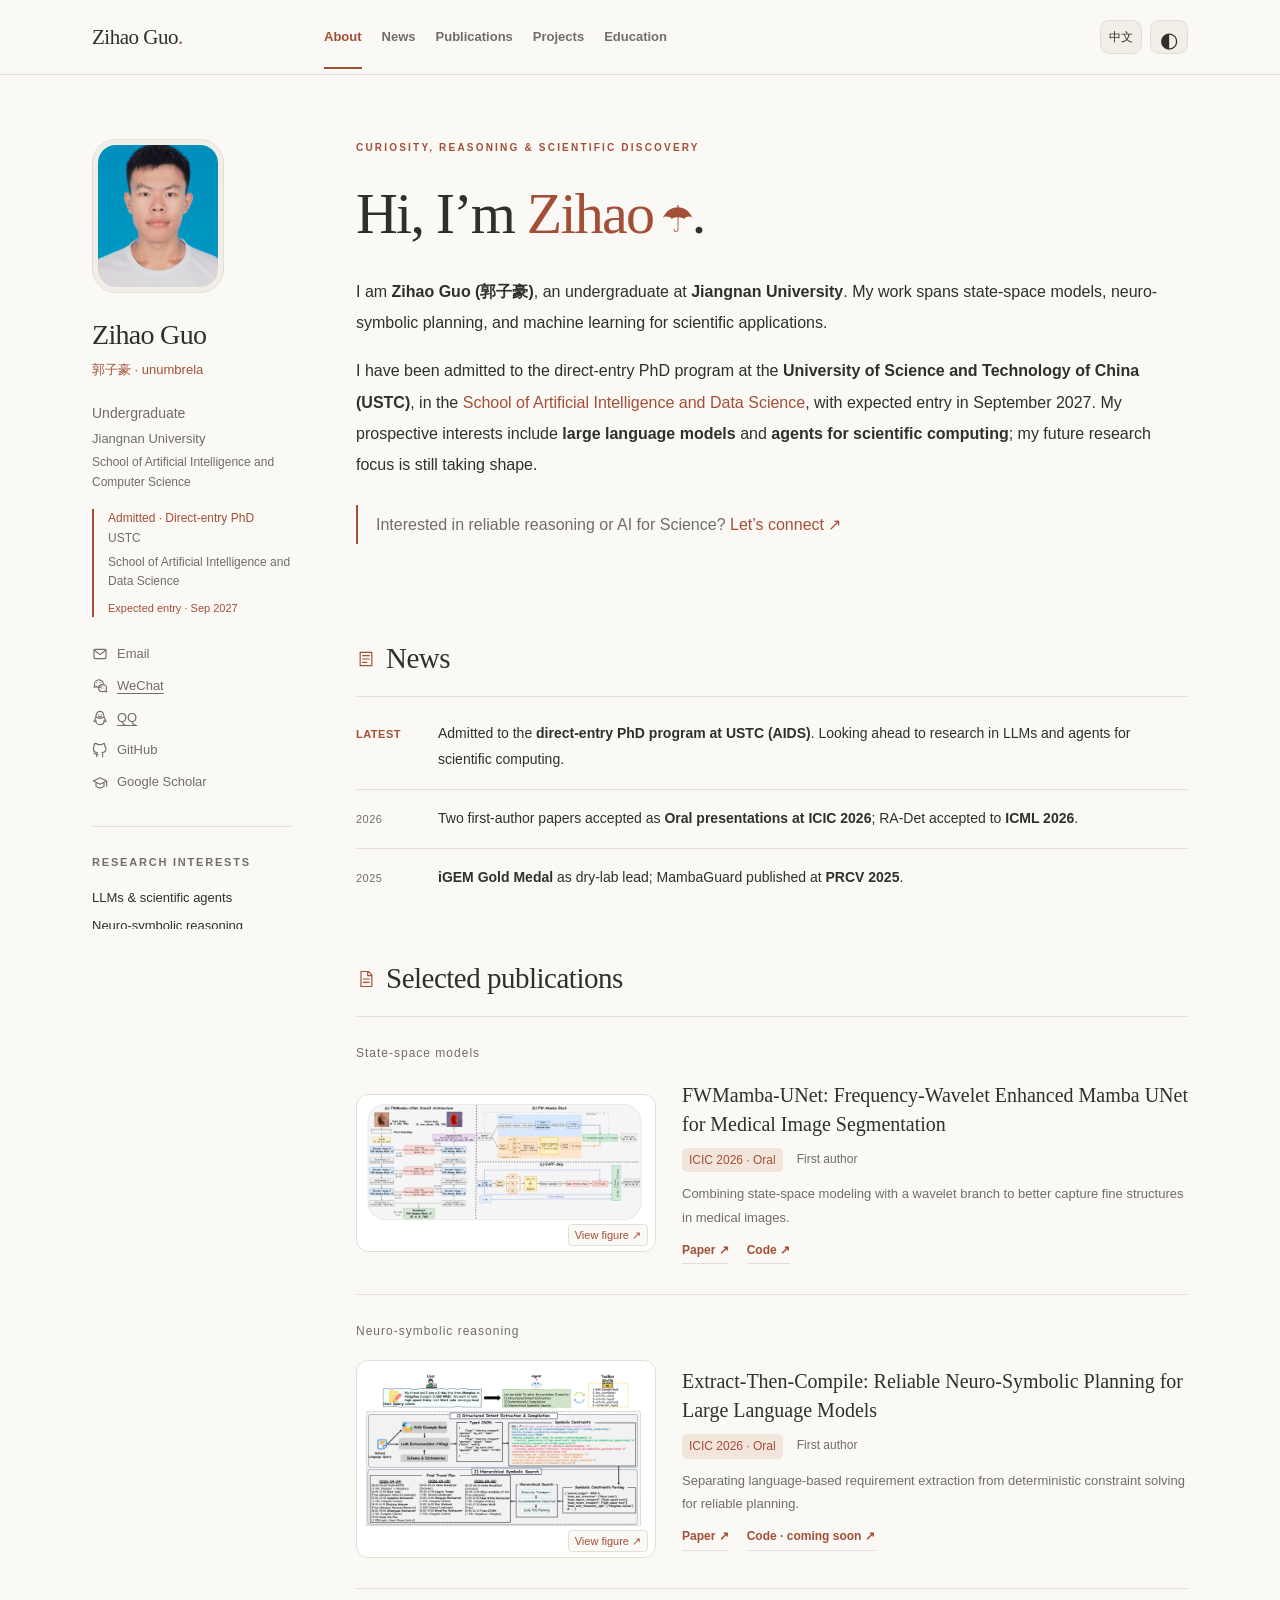
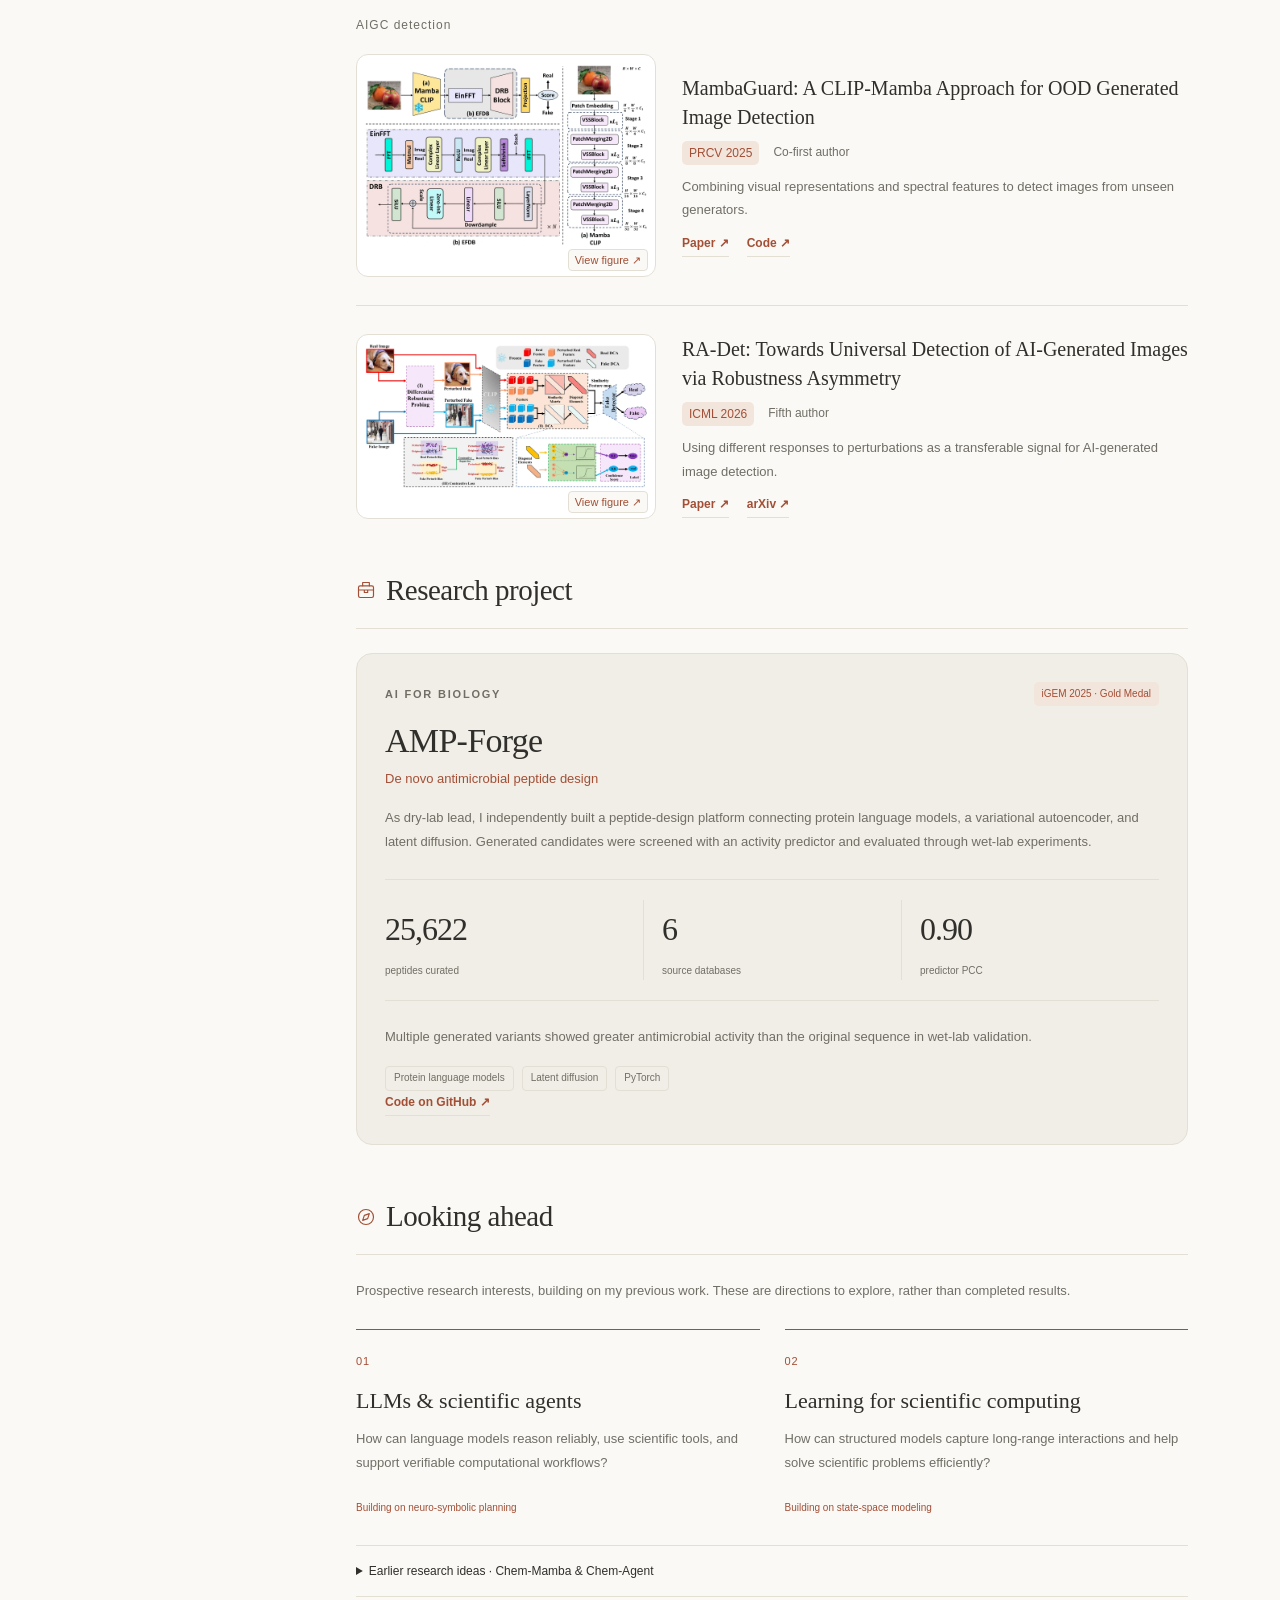
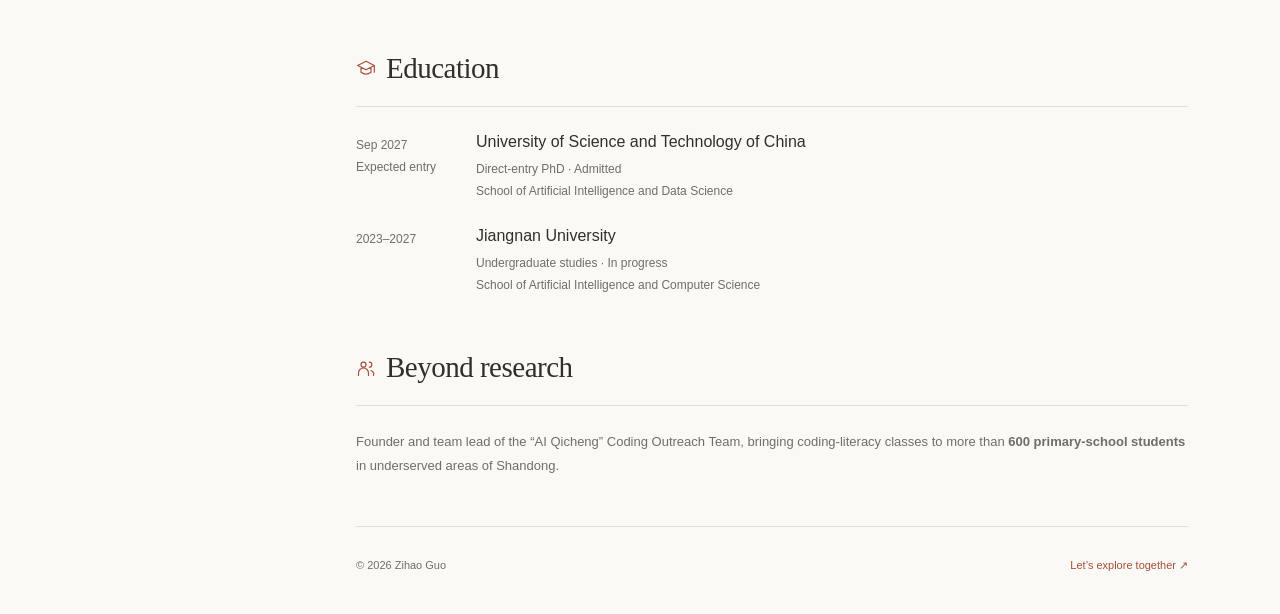
==== commit f7e381e6: "Apply Claude-inspired warm palette and editorial typography" ====
--- a/index.html
+++ b/index.html
@@ -1,8 +1,8 @@
 <!DOCTYPE html>
-<html lang="en" data-theme="light"><head><meta charset="UTF-8"><meta name="viewport" content="width=device-width, initial-scale=1"><meta name="color-scheme" content="light dark"><meta name="description" content="Zihao Guo — admitted to USTC AIDS for a direct-entry PhD. Research in state-space models, neuro-symbolic planning, and prospective LLMs and agents for scientific computing."><meta property="og:title" content="Zihao Guo | AI for Science"><meta property="og:description" content="Research, publications, and prospective directions in LLMs and scientific agents."><meta property="og:type" content="website"><meta property="og:url" content="https://unumbrela.github.io/"><title>Zihao Guo | AI for Science</title><link rel="icon" href="assets/img/favicon.svg" type="image/svg+xml"><link rel="canonical" href="https://unumbrela.github.io/"><meta property="og:image" content="https://unumbrela.github.io/assets/img/myself.jpg"><script src="assets/js/preferences.js"></script><link rel="stylesheet" href="assets/css/style.css?v=20261009d"><script src="assets/js/main.js?v=20261009d" defer></script></head>
+<html lang="en" data-theme="light"><head><meta charset="UTF-8"><meta name="viewport" content="width=device-width, initial-scale=1"><meta name="color-scheme" content="light dark"><meta name="description" content="Zihao Guo — admitted to USTC AIDS for a direct-entry PhD. Research in state-space models, neuro-symbolic planning, and prospective LLMs and agents for scientific computing."><meta property="og:title" content="Zihao Guo | AI for Science"><meta property="og:description" content="Research, publications, and prospective directions in LLMs and scientific agents."><meta property="og:type" content="website"><meta property="og:url" content="https://unumbrela.github.io/"><title>Zihao Guo | AI for Science</title><link rel="icon" href="assets/img/favicon.svg" type="image/svg+xml"><link rel="canonical" href="https://unumbrela.github.io/"><meta property="og:image" content="https://unumbrela.github.io/assets/img/myself.jpg"><script src="assets/js/preferences.js"></script><link rel="stylesheet" href="assets/css/style.css?v=20261010a"><script src="assets/js/main.js?v=20261010a" defer></script></head>
 
 <body>
-<a class="skip-link" href="#main"><span class="en">Skip to content</span><span class="zh" lang="zh-CN">跳转至正文</span></a><header class="site-header"><div class="header-inner"><a class="brand" href="#about" aria-label="Zihao Guo home"><span class="en">Homepage</span><span class="zh" lang="zh-CN">个人主页</span></a><nav aria-label="Main navigation"><a href="#about"><span class="en">About</span><span class="zh" lang="zh-CN">关于</span></a><a href="#news"><span class="en">News</span><span class="zh" lang="zh-CN">动态</span></a><a href="#publications"><span class="en">Publications</span><span class="zh" lang="zh-CN">论文</span></a><a href="#projects"><span class="en">Projects</span><span class="zh" lang="zh-CN">项目</span></a><a href="#education"><span class="en">Education</span><span class="zh" lang="zh-CN">教育</span></a></nav>
+<a class="skip-link" href="#main"><span class="en">Skip to content</span><span class="zh" lang="zh-CN">跳转至正文</span></a><header class="site-header"><div class="header-inner"><a class="brand" href="#about" aria-label="Zihao Guo home"><span class="en">Zihao Guo<span class="accent">.</span></span><span class="zh" lang="zh-CN">郭子豪<span class="accent">.</span></span></a><nav aria-label="Main navigation"><a href="#about"><span class="en">About</span><span class="zh" lang="zh-CN">关于</span></a><a href="#news"><span class="en">News</span><span class="zh" lang="zh-CN">动态</span></a><a href="#publications"><span class="en">Publications</span><span class="zh" lang="zh-CN">论文</span></a><a href="#projects"><span class="en">Projects</span><span class="zh" lang="zh-CN">项目</span></a><a href="#education"><span class="en">Education</span><span class="zh" lang="zh-CN">教育</span></a></nav>
 <div class="header-tools"><button id="language-toggle" type="button" aria-label="切换为中文">中文</button><button id="theme-toggle" type="button" aria-label="Switch to dark theme"><span aria-hidden="true">◐</span></button></div></div></header>
 
 <div class="layout"><aside class="profile" aria-label="Profile"><img class="avatar" src="assets/img/myself.jpg" alt="Portrait of Zihao Guo" width="1152" height="1465"><h2><span class="en">Zihao Guo</span><span class="zh" lang="zh-CN">郭子豪</span></h2><p class="profile-native"><span class="en">郭子豪 · unumbrela</span><span class="zh" lang="zh-CN">Zihao Guo · unumbrela</span></p><div class="profile-education"><p class="profile-role"><span class="en">Undergraduate</span><span class="zh" lang="zh-CN">本科在读</span></p><p class="profile-affiliation"><span class="en">Jiangnan University</span><span class="zh" lang="zh-CN">江南大学</span></p><p class="profile-college"><span class="en">School of Artificial Intelligence and Computer Science</span><span class="zh" lang="zh-CN">人工智能与计算机学院</span></p><div class="profile-admission"><p><span class="en">Admitted · Direct-entry PhD</span><span class="zh" lang="zh-CN">已录取 · 直博</span></p><p><span class="en">USTC</span><span class="zh" lang="zh-CN">中国科学技术大学</span></p><p class="profile-college"><span class="en">School of Artificial Intelligence and Data Science</span><span class="zh" lang="zh-CN">人工智能与数据科学学院</span></p><p class="profile-start"><span class="en">Expected entry · Sep 2027</span><span class="zh" lang="zh-CN">预计 2027 年 9 月入学</span></p></div></div>
@@ -15,6 +15,7 @@
 </nav><p id="contact-feedback" class="contact-feedback" role="status" aria-live="polite"></p><noscript><p class="contact-fallback">WeChat: gzh3155206638<br>QQ: 2957383725</p></noscript><div class="profile-interests"><p class="eyebrow"><span class="en">RESEARCH INTERESTS</span><span class="zh" lang="zh-CN">研究兴趣</span></p><ul><li><span class="en">LLMs & scientific agents</span><span class="zh" lang="zh-CN">大语言模型与科学智能体</span></li><li><span class="en">Neuro-symbolic reasoning</span><span class="zh" lang="zh-CN">神经符号推理</span></li><li><span class="en">State-space models</span><span class="zh" lang="zh-CN">状态空间模型</span></li><li>AI for Science</li></ul></div><a class="contact-small" href="mailto:zihao3351@gmail.com"><span class="en">Open to research conversations</span><span class="zh" lang="zh-CN">欢迎科研交流与合作</span> ↗</a></aside>
 <main id="main">
 <span id="about-me" class="anchor-alias" aria-hidden="true"></span><section id="about" class="intro" aria-labelledby="intro-title">
+<p class="eyebrow"><span class="en">CURIOSITY, REASONING &amp; SCIENTIFIC DISCOVERY</span><span class="zh" lang="zh-CN">保持好奇 · 可靠推理 · 科学探索</span></p>
 <h1 id="intro-title"><span class="en">Hi, I’m <span class="accent">Zihao</span><span class="greeting-mark" aria-hidden="true"> ☂</span>.</span><span class="zh" lang="zh-CN">你好，我是<span class="accent">郭子豪</span><span class="greeting-mark" aria-hidden="true"> ☂</span>。</span></h1>
 <p><span class="en">I am <strong>Zihao Guo (郭子豪)</strong>, an undergraduate at <strong>Jiangnan University</strong>. My work spans state-space models, neuro-symbolic planning, and machine learning for scientific applications.</span><span class="zh" lang="zh-CN">我是<strong>郭子豪</strong>，目前就读于<strong>江南大学</strong>。已有研究涵盖状态空间模型、神经符号规划，以及面向科学应用的机器学习。</span></p>
 <p><span class="en">I have been admitted to the direct-entry PhD program at the <strong>University of Science and Technology of China (USTC)</strong>, in the <a href="https://saids.ustc.edu.cn/" target="_blank" rel="noopener noreferrer">School of Artificial Intelligence and Data Science</a>, with expected entry in September 2027. My prospective interests include <strong>large language models</strong> and <strong>agents for scientific computing</strong>; my future research focus is still taking shape.</span><span class="zh" lang="zh-CN">我已获<strong>中国科学技术大学人工智能与数据科学学院直博录取</strong>，预计 2027 年 9 月入学。未来拟探索<strong>大语言模型（LLM）</strong>与<strong>面向科学计算的智能体（Agent）</strong>等方向，具体研究主题仍在逐步明确。</span></p>
--- a/assets/css/style.css
+++ b/assets/css/style.css
@@ -1,11 +1,11 @@
 @charset "UTF-8";
-:root{--bg:#ffffff;--surface:#fcfbf9;--ink:#20242a;--muted:#626974;--accent:#b94a06;--accent-soft:#fff3e8;--line:#ece8e3;--header:rgba(255,255,255,.97);color-scheme:light}
-
-html[data-theme=dark]{--bg:#18191c;--surface:#222327;--ink:#eeeeef;--muted:#b3b5bd;--accent:#ffac70;--accent-soft:#34271f;--line:#363538;--header:rgba(24,25,28,.97);color-scheme:dark}
+:root{--bg:#faf9f5;--surface:#f0eee6;--ink:#302f2b;--muted:#706e65;--accent:#a34f36;--accent-soft:#f2e5dc;--line:#e3dfd5;--header:rgba(250,249,245,.95);--font-sans:"Segoe UI","PingFang SC","Microsoft YaHei",sans-serif;--font-serif:Georgia,"Times New Roman","Noto Serif CJK SC","Songti SC",SimSun,serif;color-scheme:light}
+
+html[data-theme=dark]{--bg:#262624;--surface:#30302c;--ink:#eeece2;--muted:#b9b6ab;--accent:#e2a184;--accent-soft:#40332b;--line:#45443d;--header:rgba(38,38,36,.95);color-scheme:dark}
 
 *{box-sizing:border-box}
 html{scroll-behavior:smooth;scroll-padding-top:104px}
-body{margin:0;background:var(--bg);color:var(--ink);font:15px/1.8 "Trebuchet MS",Helvetica,Arial,"Microsoft YaHei",sans-serif;-webkit-font-smoothing:antialiased}
+body{margin:0;background:var(--bg);color:var(--ink);font:15px/1.85 var(--font-sans);-webkit-font-smoothing:antialiased}
 a{color:var(--accent);text-decoration:none}
 a:hover{text-decoration:underline;text-underline-offset:4px}
 button,a{-webkit-tap-highlight-color:transparent}
@@ -57,7 +57,7 @@
 
 .intro{padding:1px 0 5px}
 .intro>.eyebrow{margin:0 0 15px;color:var(--accent)}
-.intro h1{font-size:36px;font-weight:700;letter-spacing:-.6px;margin-bottom:23px;font-family:"Comic Sans MS","Comic Sans",cursive}
+.intro h1{font-size:36px;font-weight:700;letter-spacing:-.6px;margin-bottom:23px;font-family:var(--font-serif)}
 .intro-lead{font-size:24px;line-height:1.45;letter-spacing:-.65px;color:var(--muted);margin-bottom:23px}
 .admission{display:flex;align-items:center;gap:10px;padding:9px 13px;border-radius:5px;background:var(--accent-soft);width:fit-content;color:var(--accent);font-size:12px;margin-bottom:24px}
 .admission .status-dot{margin:0}
@@ -265,3 +265,60 @@
 .contact-fallback{font-size:12px;overflow-wrap:anywhere}
 @media(min-width:761px){.profile{top:90px;max-height:calc(100dvh - 110px);overflow-y:auto;scrollbar-width:thin;padding-right:8px}}
 @media(max-width:760px){.contact-feedback,.contact-fallback{grid-column:1/-1}.profile-education .profile-college{font-size:11px}.profile-education .profile-start{font-size:10px}.profile-links button{gap:9px}}
+
+/* Warm paper, terracotta, and editorial serif typography. */
+.brand{font-family:var(--font-serif);font-size:21px;font-weight:400;letter-spacing:-.5px}
+.header-inner{min-height:74px}
+.header-tools button{border-radius:9px;background:var(--surface)}
+.layout{padding-top:64px;gap:56px}
+.profile h2{font-family:var(--font-serif);font-size:28px;font-weight:400}
+.avatar{border-radius:24px;width:132px;height:154px;padding:5px;background:var(--surface)}
+.profile-admission{border-left-color:var(--accent);padding-left:14px}
+.intro{padding:0 0 26px}
+.intro>.eyebrow{font-size:10px;letter-spacing:2.2px;margin-bottom:22px}
+.intro h1{font-size:clamp(38px,4.6vw,58px);font-weight:400;letter-spacing:-1.8px;line-height:1.18;margin-bottom:28px}
+.greeting-mark{font-size:.64em;vertical-align:middle}
+.intro>p:not(.eyebrow):not(.intro-lead){font-size:16px;line-height:1.95}
+strong{font-weight:600}
+.collaboration-note{border-left:2px solid var(--accent);padding:4px 0 4px 18px;margin-top:25px}
+.section{margin-top:52px}
+.section>h2{font-family:var(--font-serif);font-size:29px;font-weight:400;letter-spacing:-.5px;padding-bottom:18px}
+.section-icon{width:20px;height:20px;stroke-width:1.4}
+.research-group-title{font-size:12px;letter-spacing:1px;color:var(--muted);font-weight:500;margin-top:28px}
+.paper{gap:26px;padding-block:28px}
+.paper h4{font-family:var(--font-serif);font-size:20px;line-height:1.45;font-weight:400}
+.paper h4 a{color:var(--ink)}
+.paper h4 a:hover{color:var(--accent)}
+.paper-image{border-radius:12px}
+.paper-links a{border-bottom:1px solid var(--line);padding-bottom:2px}
+.venue,.badge{border-radius:5px;font-weight:500}
+.news-list{font-size:14px}
+.news-list strong{color:var(--ink)}
+.news-list li{padding-block:16px}
+.project{padding:28px;border:1px solid var(--line);border-radius:16px;background:var(--surface)}
+.project h3{font-family:var(--font-serif);font-size:34px;font-weight:400}
+.metrics{padding:20px 0;background:transparent}
+.metrics strong{font-family:var(--font-serif);font-size:32px;font-weight:400}
+.direction-grid article{border-top-width:1px}
+.direction-grid h3{font-family:var(--font-serif);font-size:22px;font-weight:400;line-height:1.5}
+.education-row h3{font-size:16px;font-weight:500}
+footer{padding-block:28px 38px}
+html[lang=zh-CN] .intro h1{letter-spacing:1px}
+@media(max-width:1050px){.layout{gap:34px}}
+@media(max-width:760px){
+  .header-inner{min-height:95px}.brand{font-size:20px}
+  .layout{padding-top:30px}.profile{margin-bottom:30px}
+  .avatar{width:76px;height:90px;border-radius:17px;padding:3px}
+  .profile h2{font-size:26px}
+  .intro h1{font-size:42px;letter-spacing:-1px}
+  .intro>p:not(.eyebrow):not(.intro-lead){font-size:15px}
+  .section{margin-top:38px}.section>h2{font-size:27px}
+  .project{padding:22px}.paper h4{font-size:20px}
+}
+@media(max-width:480px){
+  .intro h1{font-size:39px}html[lang=zh-CN] .intro h1{font-size:32px}
+  .intro>.eyebrow{font-size:9px;letter-spacing:1.3px}
+  .project{padding:18px}.metrics strong{font-size:27px}
+  .header-inner nav{gap:12px}.header-inner nav a{min-height:44px}
+  .header-tools button{min-height:36px;min-width:36px}
+}
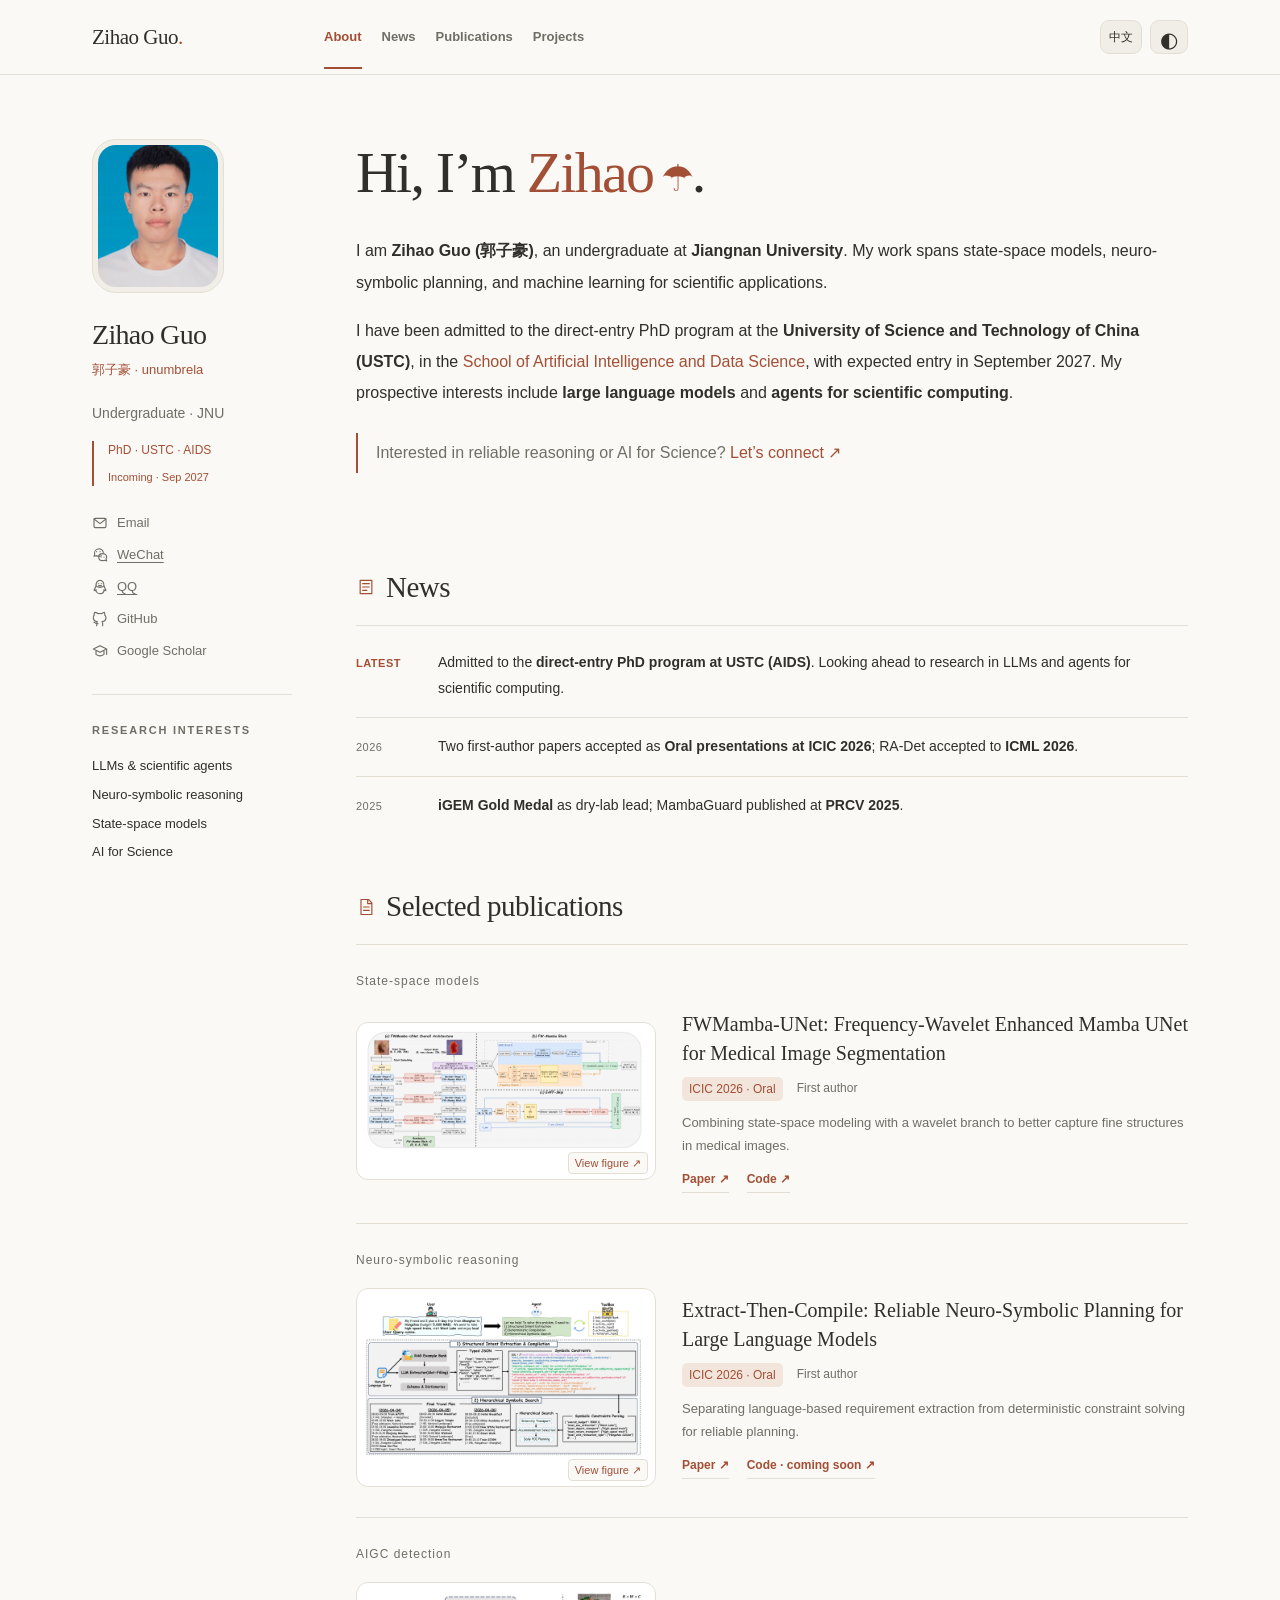
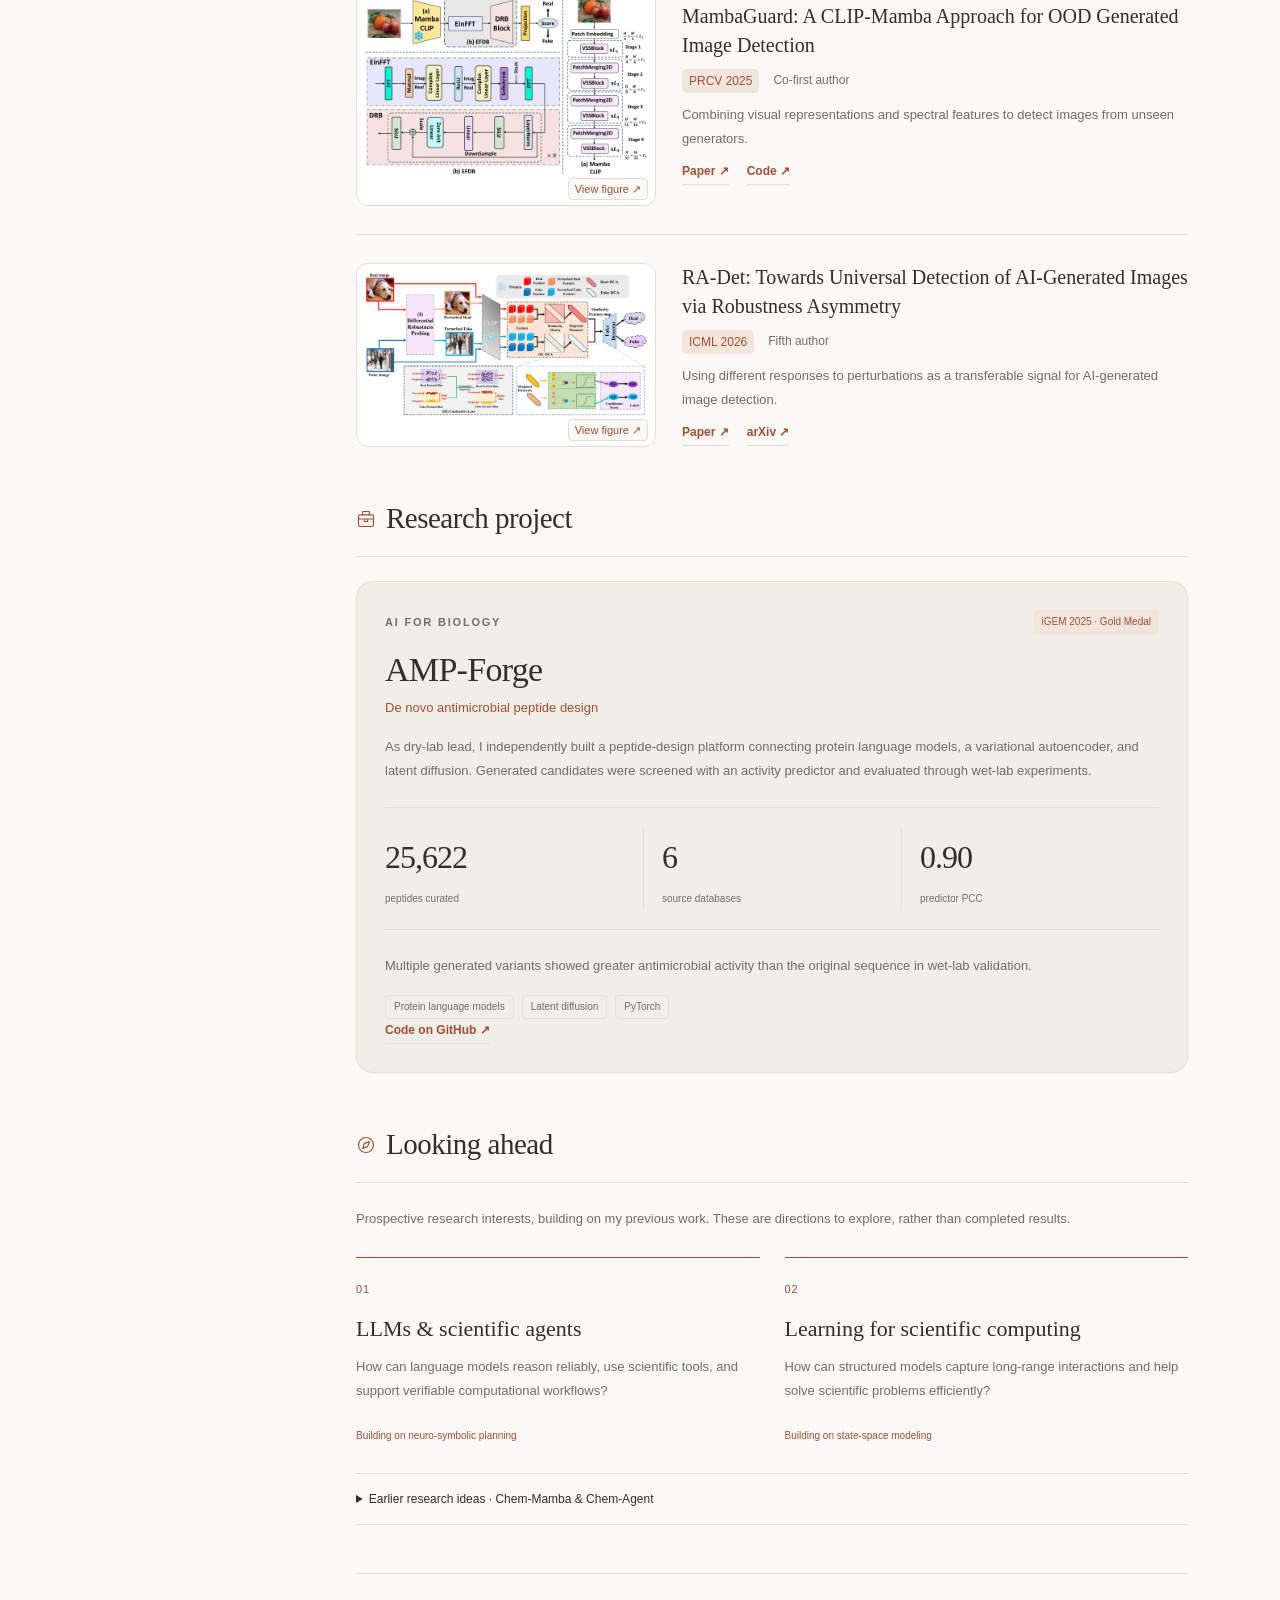
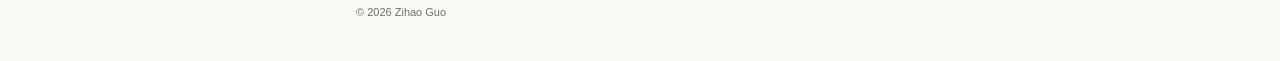
==== commit 2a792bee: "Simplify sidebar and remove redundant homepage sections" ====
--- a/index.html
+++ b/index.html
@@ -2,23 +2,22 @@
 <html lang="en" data-theme="light"><head><meta charset="UTF-8"><meta name="viewport" content="width=device-width, initial-scale=1"><meta name="color-scheme" content="light dark"><meta name="description" content="Zihao Guo — admitted to USTC AIDS for a direct-entry PhD. Research in state-space models, neuro-symbolic planning, and prospective LLMs and agents for scientific computing."><meta property="og:title" content="Zihao Guo | AI for Science"><meta property="og:description" content="Research, publications, and prospective directions in LLMs and scientific agents."><meta property="og:type" content="website"><meta property="og:url" content="https://unumbrela.github.io/"><title>Zihao Guo | AI for Science</title><link rel="icon" href="assets/img/favicon.svg" type="image/svg+xml"><link rel="canonical" href="https://unumbrela.github.io/"><meta property="og:image" content="https://unumbrela.github.io/assets/img/myself.jpg"><script src="assets/js/preferences.js"></script><link rel="stylesheet" href="assets/css/style.css?v=20261010a"><script src="assets/js/main.js?v=20261010a" defer></script></head>
 
 <body>
-<a class="skip-link" href="#main"><span class="en">Skip to content</span><span class="zh" lang="zh-CN">跳转至正文</span></a><header class="site-header"><div class="header-inner"><a class="brand" href="#about" aria-label="Zihao Guo home"><span class="en">Zihao Guo<span class="accent">.</span></span><span class="zh" lang="zh-CN">郭子豪<span class="accent">.</span></span></a><nav aria-label="Main navigation"><a href="#about"><span class="en">About</span><span class="zh" lang="zh-CN">关于</span></a><a href="#news"><span class="en">News</span><span class="zh" lang="zh-CN">动态</span></a><a href="#publications"><span class="en">Publications</span><span class="zh" lang="zh-CN">论文</span></a><a href="#projects"><span class="en">Projects</span><span class="zh" lang="zh-CN">项目</span></a><a href="#education"><span class="en">Education</span><span class="zh" lang="zh-CN">教育</span></a></nav>
+<a class="skip-link" href="#main"><span class="en">Skip to content</span><span class="zh" lang="zh-CN">跳转至正文</span></a><header class="site-header"><div class="header-inner"><a class="brand" href="#about" aria-label="Zihao Guo home"><span class="en">Zihao Guo<span class="accent">.</span></span><span class="zh" lang="zh-CN">郭子豪<span class="accent">.</span></span></a><nav aria-label="Main navigation"><a href="#about"><span class="en">About</span><span class="zh" lang="zh-CN">关于</span></a><a href="#news"><span class="en">News</span><span class="zh" lang="zh-CN">动态</span></a><a href="#publications"><span class="en">Publications</span><span class="zh" lang="zh-CN">论文</span></a><a href="#projects"><span class="en">Projects</span><span class="zh" lang="zh-CN">项目</span></a></nav>
 <div class="header-tools"><button id="language-toggle" type="button" aria-label="切换为中文">中文</button><button id="theme-toggle" type="button" aria-label="Switch to dark theme"><span aria-hidden="true">◐</span></button></div></div></header>
 
-<div class="layout"><aside class="profile" aria-label="Profile"><img class="avatar" src="assets/img/myself.jpg" alt="Portrait of Zihao Guo" width="1152" height="1465"><h2><span class="en">Zihao Guo</span><span class="zh" lang="zh-CN">郭子豪</span></h2><p class="profile-native"><span class="en">郭子豪 · unumbrela</span><span class="zh" lang="zh-CN">Zihao Guo · unumbrela</span></p><div class="profile-education"><p class="profile-role"><span class="en">Undergraduate</span><span class="zh" lang="zh-CN">本科在读</span></p><p class="profile-affiliation"><span class="en">Jiangnan University</span><span class="zh" lang="zh-CN">江南大学</span></p><p class="profile-college"><span class="en">School of Artificial Intelligence and Computer Science</span><span class="zh" lang="zh-CN">人工智能与计算机学院</span></p><div class="profile-admission"><p><span class="en">Admitted · Direct-entry PhD</span><span class="zh" lang="zh-CN">已录取 · 直博</span></p><p><span class="en">USTC</span><span class="zh" lang="zh-CN">中国科学技术大学</span></p><p class="profile-college"><span class="en">School of Artificial Intelligence and Data Science</span><span class="zh" lang="zh-CN">人工智能与数据科学学院</span></p><p class="profile-start"><span class="en">Expected entry · Sep 2027</span><span class="zh" lang="zh-CN">预计 2027 年 9 月入学</span></p></div></div>
+<div class="layout"><aside class="profile" aria-label="Profile"><img class="avatar" src="assets/img/myself.jpg" alt="Portrait of Zihao Guo" width="1152" height="1465"><h2><span class="en">Zihao Guo</span><span class="zh" lang="zh-CN">郭子豪</span></h2><p class="profile-native"><span class="en">郭子豪 · unumbrela</span><span class="zh" lang="zh-CN">Zihao Guo · unumbrela</span></p><div class="profile-education"><p class="profile-role"><span class="en">Undergraduate · JNU</span><span class="zh" lang="zh-CN">本科 · JNU</span></p><div class="profile-admission"><p>PhD · USTC · AIDS</p><p class="profile-start"><span class="en">Incoming · Sep 2027</span><span class="zh" lang="zh-CN">已录取 · 2027.09 入学</span></p></div></div>
 <nav class="profile-links" aria-label="Contact and academic profiles">
 <a href="mailto:zihao3351@gmail.com"><svg class="contact-icon" viewBox="0 0 24 24" fill="none" stroke="currentColor" stroke-width="1.7" stroke-linecap="round" stroke-linejoin="round" aria-hidden="true"><rect x="3" y="5" width="18" height="14" rx="2"/><path d="m3 6 9 7 9-7"/></svg><span>Email</span></a>
 <button type="button" id="wechat-contact" data-copy-contact="gzh3155206638" data-contact-name="WeChat" title="WeChat: gzh3155206638"><svg class="contact-icon" viewBox="0 0 24 24" fill="none" stroke="currentColor" stroke-width="1.7" stroke-linecap="round" stroke-linejoin="round" aria-hidden="true"><path d="M14 13c-1 .6-2.4 1-4 1l-4-1-3 1 1-3a6 6 0 1 1 13-3"/><path d="M21 17.5 22 21l-3-1a8 8 0 0 1-3 .5c-4 0-6-2.5-6-5.5s2.5-5 6-5 6 2.5 6 5c0 1-.3 1.8-1 2.5Z"/><path d="M7 7h.01M12 7h.01M14 15h.01M18 15h.01"/></svg><span>WeChat</span></button>
 <button type="button" id="qq-contact" data-copy-contact="2957383725" data-contact-name="QQ" title="QQ: 2957383725"><svg class="contact-icon" viewBox="0 0 24 24" fill="none" stroke="currentColor" stroke-width="1.7" stroke-linecap="round" stroke-linejoin="round" aria-hidden="true"><path d="M6 11C6 5 8 2 12 2s6 3 6 9l3 6c-2 1-3-1-3-1 0 4-3 6-6 6s-6-2-6-6c0 0-1 2-3 1l3-6Z"/><path d="M6 11c4 2 8 2 12 0M10 7h.01M14 7h.01M10 10h4"/></svg><span>QQ</span></button>
 <a href="https://github.com/unumbrela" target="_blank" rel="noopener noreferrer"><svg class="contact-icon" viewBox="0 0 24 24" fill="none" stroke="currentColor" stroke-width="1.7" stroke-linecap="round" stroke-linejoin="round" aria-hidden="true"><path d="M9 19c-4 1-4-2-6-2m13 5v-4c0-1-.3-2-1-2 4-.5 6-2 6-6 0-2-.7-3-2-4 .3-1 .3-3-.5-4-2 0-3 1-4 2a13 13 0 0 0-5 0C8 3 6 2 4 2c-1 1-1 3-.5 4C2 7 2 8 2 10c0 4 2 5.5 6 6-.7 1-1 2-1 3v3"/></svg><span>GitHub</span></a>
 <a href="https://scholar.google.com/citations?user=AWn-jWwAAAAJ" target="_blank" rel="noopener noreferrer"><svg class="contact-icon" viewBox="0 0 24 24" fill="none" stroke="currentColor" stroke-width="1.7" stroke-linecap="round" stroke-linejoin="round" aria-hidden="true"><path d="m2 9 10-5 10 5-10 5zM6 11v6c4 3 8 3 12 0v-6M22 9v8"/></svg><span>Google Scholar</span></a>
-</nav><p id="contact-feedback" class="contact-feedback" role="status" aria-live="polite"></p><noscript><p class="contact-fallback">WeChat: gzh3155206638<br>QQ: 2957383725</p></noscript><div class="profile-interests"><p class="eyebrow"><span class="en">RESEARCH INTERESTS</span><span class="zh" lang="zh-CN">研究兴趣</span></p><ul><li><span class="en">LLMs & scientific agents</span><span class="zh" lang="zh-CN">大语言模型与科学智能体</span></li><li><span class="en">Neuro-symbolic reasoning</span><span class="zh" lang="zh-CN">神经符号推理</span></li><li><span class="en">State-space models</span><span class="zh" lang="zh-CN">状态空间模型</span></li><li>AI for Science</li></ul></div><a class="contact-small" href="mailto:zihao3351@gmail.com"><span class="en">Open to research conversations</span><span class="zh" lang="zh-CN">欢迎科研交流与合作</span> ↗</a></aside>
+</nav><p id="contact-feedback" class="contact-feedback" role="status" aria-live="polite"></p><noscript><p class="contact-fallback">WeChat: gzh3155206638<br>QQ: 2957383725</p></noscript><div class="profile-interests"><p class="eyebrow"><span class="en">RESEARCH INTERESTS</span><span class="zh" lang="zh-CN">研究兴趣</span></p><ul><li><span class="en">LLMs & scientific agents</span><span class="zh" lang="zh-CN">大语言模型与科学智能体</span></li><li><span class="en">Neuro-symbolic reasoning</span><span class="zh" lang="zh-CN">神经符号推理</span></li><li><span class="en">State-space models</span><span class="zh" lang="zh-CN">状态空间模型</span></li><li>AI for Science</li></ul></div></aside>
 <main id="main">
 <span id="about-me" class="anchor-alias" aria-hidden="true"></span><section id="about" class="intro" aria-labelledby="intro-title">
-<p class="eyebrow"><span class="en">CURIOSITY, REASONING &amp; SCIENTIFIC DISCOVERY</span><span class="zh" lang="zh-CN">保持好奇 · 可靠推理 · 科学探索</span></p>
 <h1 id="intro-title"><span class="en">Hi, I’m <span class="accent">Zihao</span><span class="greeting-mark" aria-hidden="true"> ☂</span>.</span><span class="zh" lang="zh-CN">你好，我是<span class="accent">郭子豪</span><span class="greeting-mark" aria-hidden="true"> ☂</span>。</span></h1>
 <p><span class="en">I am <strong>Zihao Guo (郭子豪)</strong>, an undergraduate at <strong>Jiangnan University</strong>. My work spans state-space models, neuro-symbolic planning, and machine learning for scientific applications.</span><span class="zh" lang="zh-CN">我是<strong>郭子豪</strong>，目前就读于<strong>江南大学</strong>。已有研究涵盖状态空间模型、神经符号规划，以及面向科学应用的机器学习。</span></p>
-<p><span class="en">I have been admitted to the direct-entry PhD program at the <strong>University of Science and Technology of China (USTC)</strong>, in the <a href="https://saids.ustc.edu.cn/" target="_blank" rel="noopener noreferrer">School of Artificial Intelligence and Data Science</a>, with expected entry in September 2027. My prospective interests include <strong>large language models</strong> and <strong>agents for scientific computing</strong>; my future research focus is still taking shape.</span><span class="zh" lang="zh-CN">我已获<strong>中国科学技术大学人工智能与数据科学学院直博录取</strong>，预计 2027 年 9 月入学。未来拟探索<strong>大语言模型（LLM）</strong>与<strong>面向科学计算的智能体（Agent）</strong>等方向，具体研究主题仍在逐步明确。</span></p>
+<p><span class="en">I have been admitted to the direct-entry PhD program at the <strong>University of Science and Technology of China (USTC)</strong>, in the <a href="https://saids.ustc.edu.cn/" target="_blank" rel="noopener noreferrer">School of Artificial Intelligence and Data Science</a>, with expected entry in September 2027. My prospective interests include <strong>large language models</strong> and <strong>agents for scientific computing</strong>.</span><span class="zh" lang="zh-CN">我已获<strong>中国科学技术大学人工智能与数据科学学院直博录取</strong>，预计 2027 年 9 月入学。未来拟探索<strong>大语言模型（LLM）</strong>与<strong>面向科学计算的智能体（Agent）</strong>等方向。</span></p>
 <p class="collaboration-note"><span class="en">Interested in reliable reasoning or AI for Science? <a href="mailto:zihao3351@gmail.com">Let’s connect ↗</a></span><span class="zh" lang="zh-CN">欢迎就可靠推理、AI for Science 等方向交流合作。<a href="mailto:zihao3351@gmail.com">联系我 ↗</a></span></p></section>
 <section id="news" class="section" aria-labelledby="news-title"><h2 id="news-title"><svg class="section-icon" viewBox="0 0 24 24" fill="none" stroke="currentColor" stroke-width="1.7" stroke-linecap="round" stroke-linejoin="round" aria-hidden="true"><path d="M5 4h14v16H5zM8 8h8M8 12h8M8 16h5"/></svg><span class="en">News</span><span class="zh" lang="zh-CN">动态</span></h2><ol class="news-list"><li><span class="news-date"><span class="en">LATEST</span><span class="zh" lang="zh-CN">最新</span></span><p><span class="en">Admitted to the <strong>direct-entry PhD program at USTC (AIDS)</strong>. Looking ahead to research in LLMs and agents for scientific computing.</span><span class="zh" lang="zh-CN">已获<strong>中国科学技术大学人工智能与数据科学学院直博录取</strong>，预计 2027 年 9 月入学，未来拟探索大语言模型与面向科学计算的智能体。</span></p></li><li><span class="news-date">2026</span><p><span class="en">Two first-author papers accepted as <strong>Oral presentations at ICIC 2026</strong>; RA-Det accepted to <strong>ICML 2026</strong>.</span><span class="zh" lang="zh-CN">两篇第一作者论文获 <strong>ICIC 2026 Oral</strong> 录用；RA-Det 获 <strong>ICML 2026</strong> 录用。</span></p></li><li><span class="news-date">2025</span><p><span class="en"><strong>iGEM Gold Medal</strong> as dry-lab lead; MambaGuard published at <strong>PRCV 2025</strong>.</span><span class="zh" lang="zh-CN">作为干实验负责人获 <strong>iGEM 国际金奖</strong>；MambaGuard 发表于 <strong>PRCV 2025</strong>。</span></p></li></ol></section>
 <span id="research" class="anchor-alias" aria-hidden="true"></span><section id="publications" class="section" aria-labelledby="publications-title"><h2 id="publications-title"><svg class="section-icon" viewBox="0 0 24 24" fill="none" stroke="currentColor" stroke-width="1.7" stroke-linecap="round" stroke-linejoin="round" aria-hidden="true"><path d="M6 3h9l4 4v14H6zM14 3v5h5M9 12h7M9 16h7"/></svg><span class="en">Selected publications</span><span class="zh" lang="zh-CN">精选论文</span></h2><div class="research-group"><h3 class="research-group-title"><span class="en">State-space models</span><span class="zh" lang="zh-CN">状态空间模型</span></h3><article class="paper"><a class="paper-image" data-figure href="assets/img/fwmamba.webp" target="_blank" rel="noopener" aria-label="View FWMamba-UNet framework"><img src="assets/img/fwmamba.webp" alt="FWMamba-UNet framework" loading="lazy" width="1400" height="588"><span class="figure-expand" aria-hidden="true"><span class="en">View figure ↗</span><span class="zh" lang="zh-CN">查看大图 ↗</span></span></a><div class="paper-content"><h4><a href="https://link.springer.com/chapter/10.1007/978-981-92-3429-5_39" target="_blank" rel="noopener noreferrer">FWMamba-UNet: Frequency-Wavelet Enhanced Mamba UNet for Medical Image Segmentation</a></h4><div class="paper-meta"><span class="venue">ICIC 2026 · Oral</span><span><span class="en">First author</span><span class="zh" lang="zh-CN">第一作者</span></span></div><p><span class="en">Combining state-space modeling with a wavelet branch to better capture fine structures in medical images.</span><span class="zh" lang="zh-CN">融合状态空间建模与小波分支，增强医学图像中的精细结构表征。</span></p><div class="paper-links"><a href="https://link.springer.com/chapter/10.1007/978-981-92-3429-5_39" target="_blank" rel="noopener noreferrer"><span class="en">Paper</span><span class="zh" lang="zh-CN">论文</span> ↗</a><a href="https://github.com/unumbrela/FWMamba-UNet" target="_blank" rel="noopener noreferrer"><span class="en">Code</span><span class="zh" lang="zh-CN">代码</span> ↗</a></div></div></article></div><div class="research-group"><h3 class="research-group-title"><span class="en">Neuro-symbolic reasoning</span><span class="zh" lang="zh-CN">神经符号推理</span></h3><article class="paper"><a class="paper-image" data-figure href="assets/img/Extract.webp" target="_blank" rel="noopener" aria-label="View Extract-Then-Compile framework"><img src="assets/img/Extract.webp" alt="Extract-Then-Compile framework" loading="lazy" width="1400" height="788"><span class="figure-expand" aria-hidden="true"><span class="en">View figure ↗</span><span class="zh" lang="zh-CN">查看大图 ↗</span></span></a><div class="paper-content"><h4><a href="https://link.springer.com/chapter/10.1007/978-981-92-3417-2_46" target="_blank" rel="noopener noreferrer">Extract-Then-Compile: Reliable Neuro-Symbolic Planning for Large Language Models</a></h4><div class="paper-meta"><span class="venue">ICIC 2026 · Oral</span><span><span class="en">First author</span><span class="zh" lang="zh-CN">第一作者</span></span></div><p><span class="en">Separating language-based requirement extraction from deterministic constraint solving for reliable planning.</span><span class="zh" lang="zh-CN">将语言模型的需求抽取与确定性约束求解分离，实现可靠规划。</span></p><div class="paper-links"><a href="https://link.springer.com/chapter/10.1007/978-981-92-3417-2_46" target="_blank" rel="noopener noreferrer"><span class="en">Paper</span><span class="zh" lang="zh-CN">论文</span> ↗</a><a href="https://github.com/unumbrela/ETC-SHINE" target="_blank" rel="noopener noreferrer"><span class="en">Code · coming soon</span><span class="zh" lang="zh-CN">代码 · 待发布</span> ↗</a></div></div></article></div><div class="research-group"><h3 class="research-group-title"><span class="en">AIGC detection</span><span class="zh" lang="zh-CN">生成图像检测</span></h3><article class="paper"><a class="paper-image" data-figure href="assets/img/prcv-framework-1.webp" target="_blank" rel="noopener" aria-label="View MambaGuard framework"><img src="assets/img/prcv-framework-1.webp" alt="MambaGuard framework" loading="lazy" width="1400" height="912"><span class="figure-expand" aria-hidden="true"><span class="en">View figure ↗</span><span class="zh" lang="zh-CN">查看大图 ↗</span></span></a><div class="paper-content"><h4><a href="https://link.springer.com/chapter/10.1007/978-981-95-5699-1_25" target="_blank" rel="noopener noreferrer">MambaGuard: A CLIP-Mamba Approach for OOD Generated Image Detection</a></h4><div class="paper-meta"><span class="venue">PRCV 2025</span><span><span class="en">Co-first author</span><span class="zh" lang="zh-CN">共同第一作者</span></span></div><p><span class="en">Combining visual representations and spectral features to detect images from unseen generators.</span><span class="zh" lang="zh-CN">结合视觉表征与频谱特征，检测来自未知生成模型的图像。</span></p><div class="paper-links"><a href="https://link.springer.com/chapter/10.1007/978-981-95-5699-1_25" target="_blank" rel="noopener noreferrer"><span class="en">Paper</span><span class="zh" lang="zh-CN">论文</span> ↗</a><a href="https://github.com/orangecc7/MambaGuard" target="_blank" rel="noopener noreferrer"><span class="en">Code</span><span class="zh" lang="zh-CN">代码</span> ↗</a></div></div></article><article class="paper"><a class="paper-image" data-figure href="assets/img/ICML-framework-1.webp" target="_blank" rel="noopener" aria-label="View RA-Det framework"><img src="assets/img/ICML-framework-1.webp" alt="RA-Det framework" loading="lazy" width="1400" height="718"><span class="figure-expand" aria-hidden="true"><span class="en">View figure ↗</span><span class="zh" lang="zh-CN">查看大图 ↗</span></span></a><div class="paper-content"><h4><a href="https://proceedings.mlr.press/v306/wang26ad.html" target="_blank" rel="noopener noreferrer">RA-Det: Towards Universal Detection of AI-Generated Images via Robustness Asymmetry</a></h4><div class="paper-meta"><span class="venue">ICML 2026</span><span><span class="en">Fifth author</span><span class="zh" lang="zh-CN">第五作者</span></span></div><p><span class="en">Using different responses to perturbations as a transferable signal for AI-generated image detection.</span><span class="zh" lang="zh-CN">利用真实与生成图像对扰动的响应差异，构建可迁移的生成图像检测信号。</span></p><div class="paper-links"><a href="https://proceedings.mlr.press/v306/wang26ad.html" target="_blank" rel="noopener noreferrer"><span class="en">Paper</span><span class="zh" lang="zh-CN">论文</span> ↗</a><a href="https://arxiv.org/abs/2603.01544" target="_blank" rel="noopener noreferrer">arXiv ↗</a></div></div></article></div>
@@ -28,9 +27,7 @@
 <section id="directions" class="section" aria-labelledby="directions-title"><h2 id="directions-title"><svg class="section-icon" viewBox="0 0 24 24" fill="none" stroke="currentColor" stroke-width="1.7" stroke-linecap="round" stroke-linejoin="round" aria-hidden="true"><circle cx="12" cy="12" r="9"/><path d="m16 8-2 6-6 2 2-6z"/></svg><span class="en">Looking ahead</span><span class="zh" lang="zh-CN">研究展望</span></h2><p class="section-intro"><span class="en">Prospective research interests, building on my previous work. These are directions to explore, rather than completed results.</span><span class="zh" lang="zh-CN">基于已有工作的未来研究兴趣。以下内容属于探索方向，并非已完成成果。</span></p><div class="direction-grid"><article><span class="direction-number">01</span><h3><span class="en">LLMs & scientific agents</span><span class="zh" lang="zh-CN">大语言模型与科学智能体</span></h3><p><span class="en">How can language models reason reliably, use scientific tools, and support verifiable computational workflows?</span><span class="zh" lang="zh-CN">如何让语言模型可靠推理、使用科学工具，并支持可验证的计算流程？</span></p><span class="direction-foot"><span class="en">Building on neuro-symbolic planning</span><span class="zh" lang="zh-CN">基于神经符号规划的研究积累</span></span></article>
 <article><span class="direction-number">02</span><h3><span class="en">Learning for scientific computing</span><span class="zh" lang="zh-CN">面向科学计算的机器学习</span></h3><p><span class="en">How can structured models capture long-range interactions and help solve scientific problems efficiently?</span><span class="zh" lang="zh-CN">如何利用具有结构先验的模型刻画长程相互作用，并高效求解科学问题？</span></p><span class="direction-foot"><span class="en">Building on state-space modeling</span><span class="zh" lang="zh-CN">基于状态空间建模的研究积累</span></span></article>
 </div><details class="research-details"><summary><span class="en">Earlier research ideas · Chem-Mamba & Chem-Agent</span><span class="zh" lang="zh-CN">已有研究构想 · Chem-Mamba 与 Chem-Agent</span></summary><p><span class="en">Earlier exploratory plans include EuclideanMamba for long-range atomistic modeling and Verified Repair Contracts (VRC) for evidence-aware scientific tool use. Their scope may evolve as my PhD research direction develops.</span><span class="zh" lang="zh-CN">此前的探索构想包括面向原子体系长程建模的 EuclideanMamba，以及面向科学工具调用验证的 Verified Repair Contracts（VRC）。这些构想可能随博士阶段研究方向的确定而调整。</span></p><div class="idea-images"><a href="assets/img/EuclideanMamba-Overview.webp" target="_blank" rel="noopener"><img src="assets/img/EuclideanMamba-Overview.webp" alt="EuclideanMamba exploratory concept" loading="lazy"><span>Chem-Mamba · EuclideanMamba</span></a><a href="assets/img/Overview-Of-VRC.webp" target="_blank" rel="noopener"><img src="assets/img/Overview-Of-VRC.webp" alt="Verified Repair Contracts exploratory concept" loading="lazy"><span>Chem-Agent · VRC</span></a></div></details></section>
-<section id="education" class="section" aria-labelledby="education-title"><h2 id="education-title"><svg class="section-icon" viewBox="0 0 24 24" fill="none" stroke="currentColor" stroke-width="1.7" stroke-linecap="round" stroke-linejoin="round" aria-hidden="true"><path d="m2 9 10-5 10 5-10 5zM6 11v6c4 3 8 3 12 0v-6M22 9v8"/></svg><span class="en">Education</span><span class="zh" lang="zh-CN">教育经历</span></h2><div class="education-row"><span class="education-date"><span class="en">Sep 2027<br>Expected entry</span><span class="zh" lang="zh-CN">2027.09<br>预计入学</span></span><div><h3><span class="en">University of Science and Technology of China</span><span class="zh" lang="zh-CN">中国科学技术大学</span></h3><p><span class="en">Direct-entry PhD · Admitted<br>School of Artificial Intelligence and Data Science</span><span class="zh" lang="zh-CN">直博 · 已录取<br>人工智能与数据科学学院</span></p></div></div><div class="education-row"><span class="education-date">2023–2027</span><div><h3><span class="en">Jiangnan University</span><span class="zh" lang="zh-CN">江南大学</span></h3><p><span class="en">Undergraduate studies · In progress<br>School of Artificial Intelligence and Computer Science</span><span class="zh" lang="zh-CN">本科 · 在读<br>人工智能与计算机学院</span></p></div></div></section>
-<section id="community" class="section" aria-labelledby="community-title"><h2 id="community-title"><svg class="section-icon" viewBox="0 0 24 24" fill="none" stroke="currentColor" stroke-width="1.7" stroke-linecap="round" stroke-linejoin="round" aria-hidden="true"><circle cx="9" cy="8" r="3"/><path d="M3 21v-3a6 6 0 0 1 12 0v3M16 5a3 3 0 0 1 0 6M18 15a5 5 0 0 1 3 6"/></svg><span class="en">Beyond research</span><span class="zh" lang="zh-CN">科研之外</span></h2><p><span class="en">Founder and team lead of the “AI Qicheng” Coding Outreach Team, bringing coding-literacy classes to more than <strong>600 primary-school students</strong> in underserved areas of Shandong.</span><span class="zh" lang="zh-CN">“AI 启程”编程支教团队创始人及负责人，为山东欠发达地区的 <strong>600 余名小学生</strong>开展编程启蒙课程。</span></p></section>
-<footer><span>© <span data-year>2026</span> Zihao Guo</span><a href="mailto:zihao3351@gmail.com"><span class="en">Let’s explore together</span><span class="zh" lang="zh-CN">一起探索</span> ↗</a></footer>
+<footer><span>© <span data-year>2026</span> Zihao Guo</span></footer>
 </main>
 </div><dialog id="figure-dialog" aria-labelledby="figure-title"><div class="figure-toolbar"><h2 id="figure-title"></h2><button id="figure-close" type="button" aria-label="Close image"><span aria-hidden="true">×</span></button></div><div class="figure-actions"><button id="figure-size" type="button" aria-pressed="false"><span class="en">Original size</span><span class="zh" lang="zh-CN">原始尺寸</span></button><a id="figure-original" target="_blank" rel="noopener"><span class="en">Open original ↗</span><span class="zh" lang="zh-CN">新窗口打开原图 ↗</span></a></div><div class="figure-viewport" tabindex="0" aria-label="Scrollable image"><img id="figure-full" alt=""></div><p class="figure-hint"><span class="en">Press Esc or click outside to close</span><span class="zh" lang="zh-CN">按 Esc 或点击空白处关闭</span></p></dialog></body>
 </html>
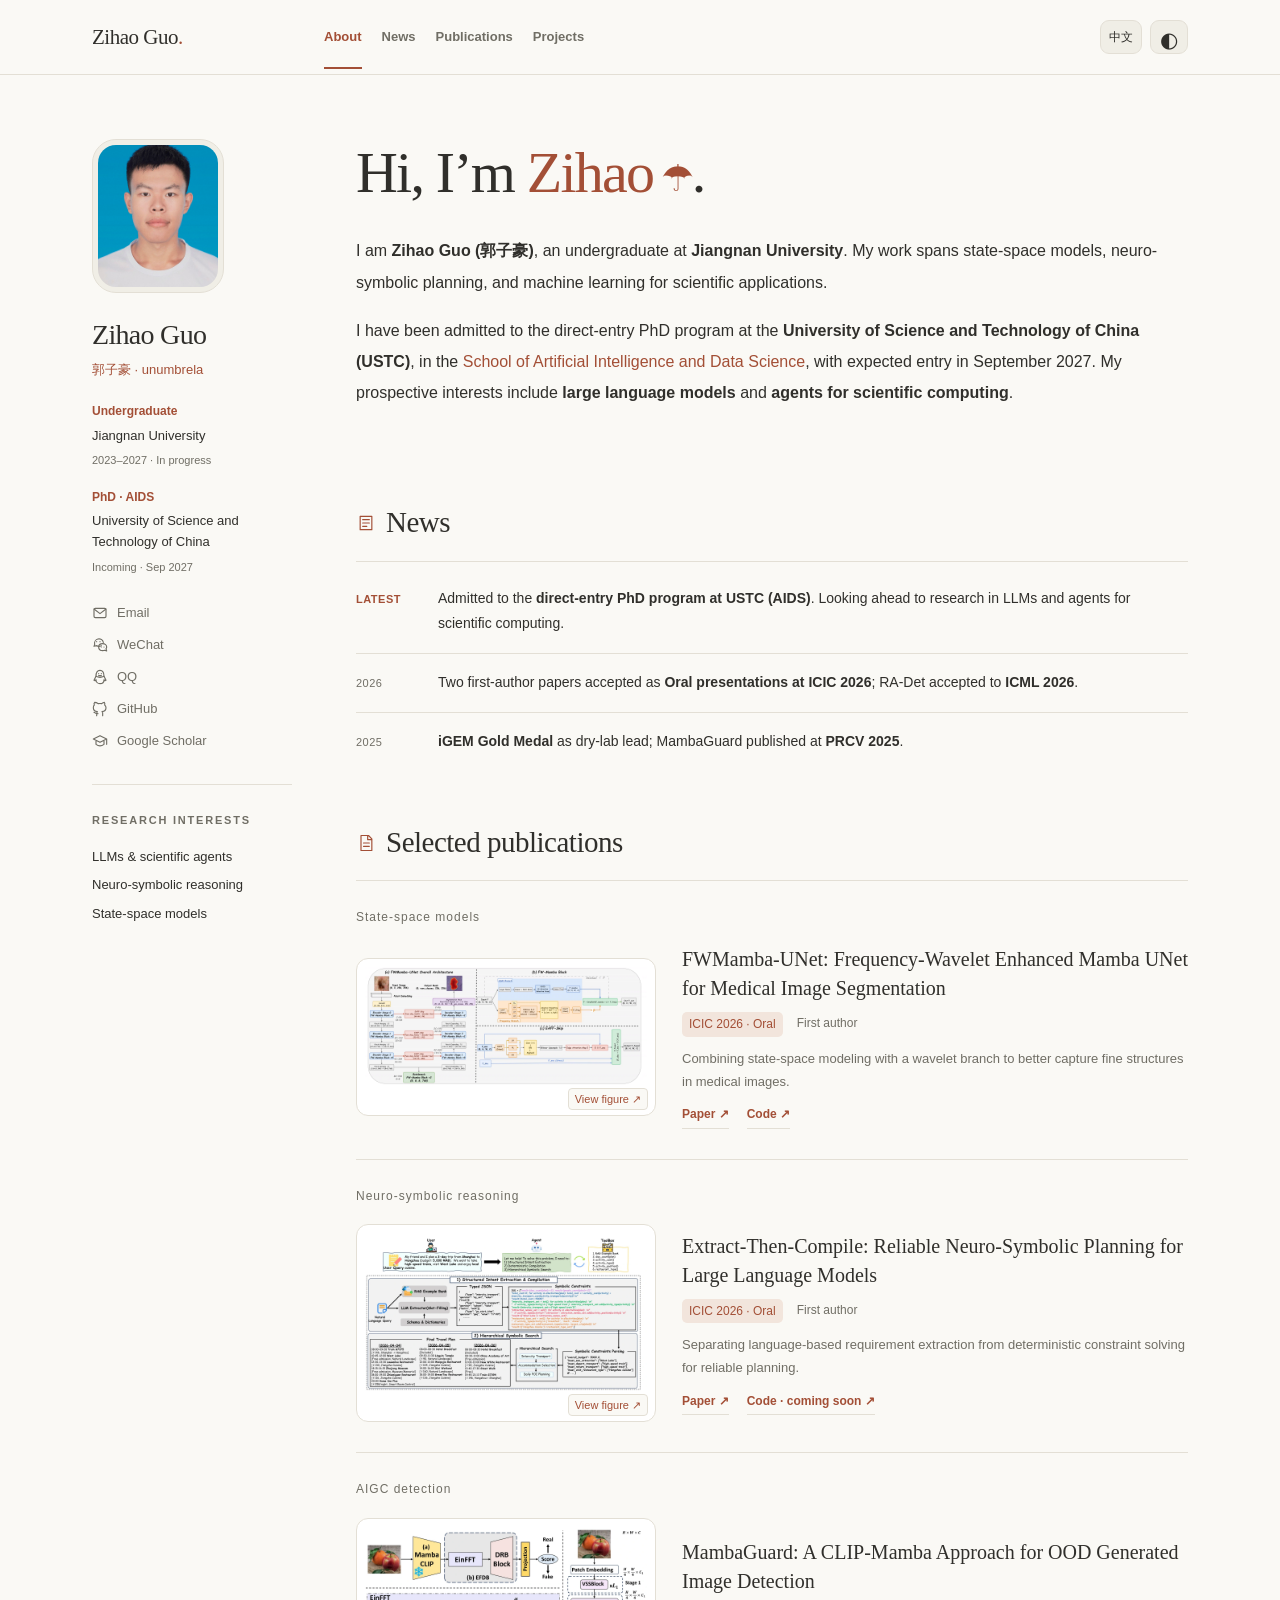
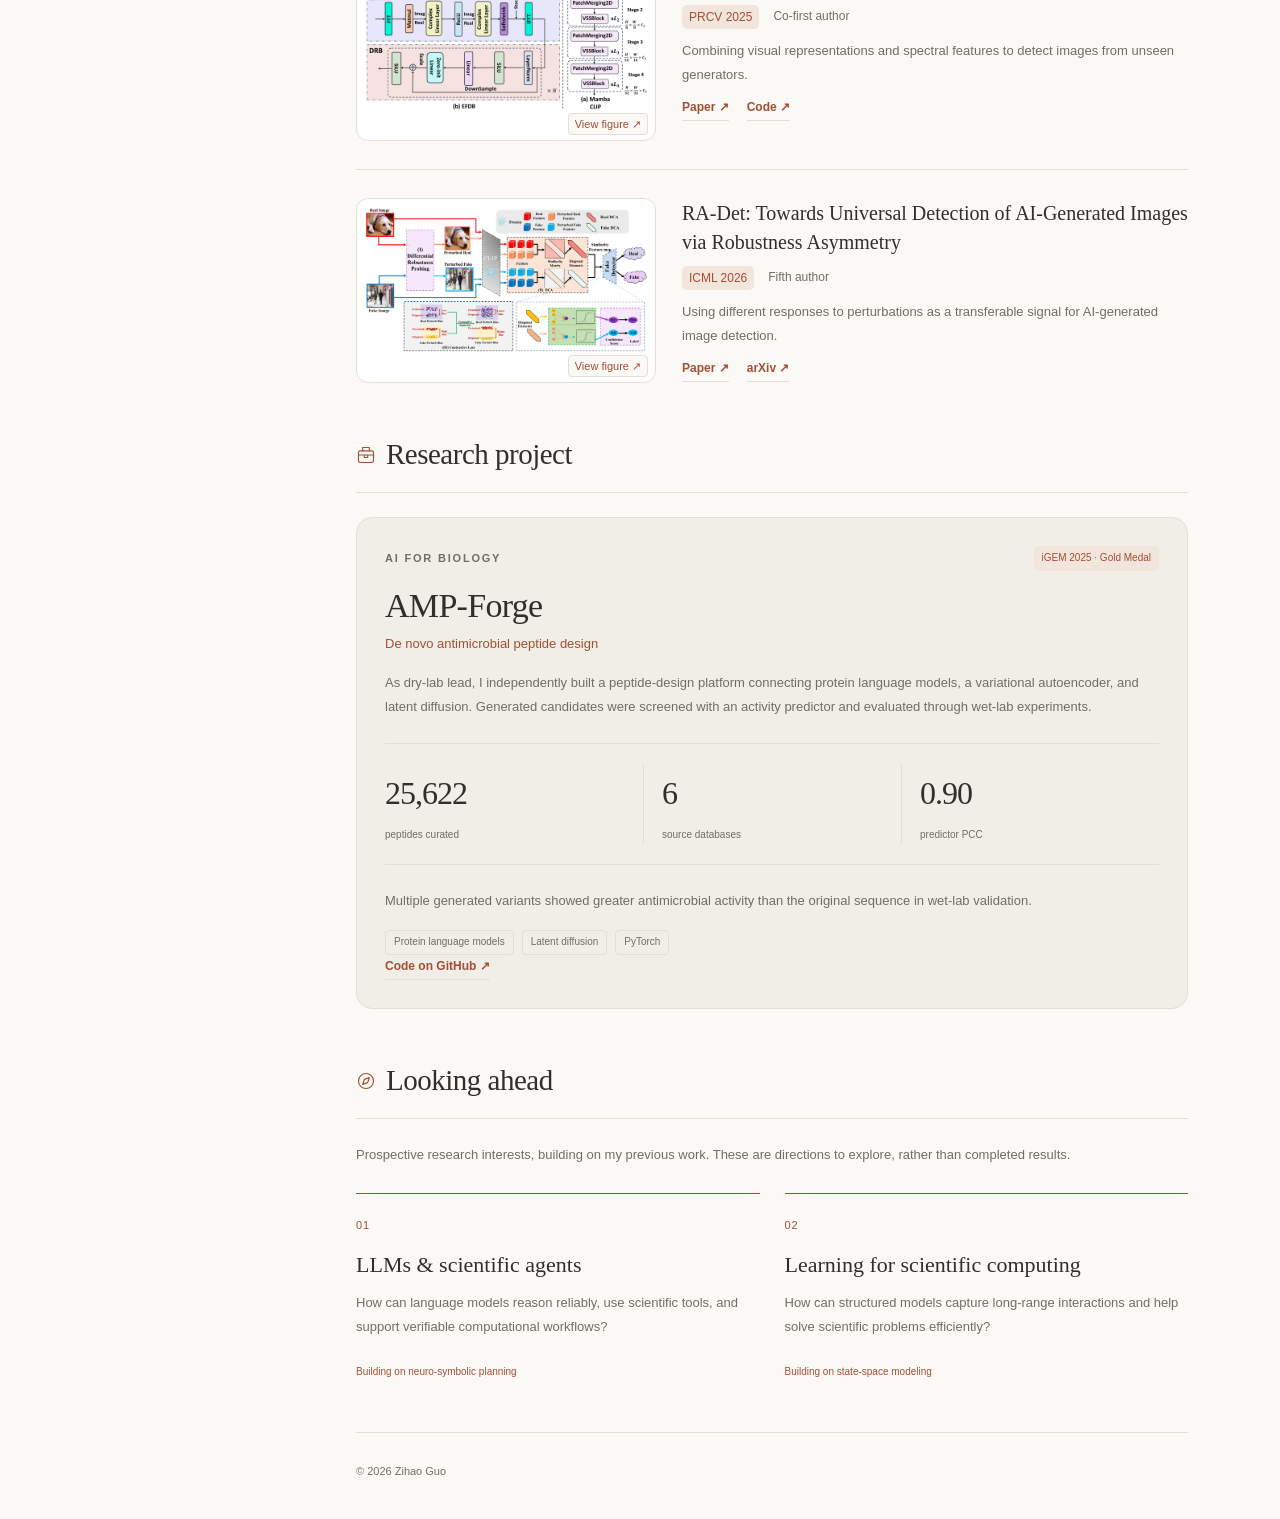
==== commit 0d69519e: "Unify sidebar education and remove extra research copy" ====
--- a/index.html
+++ b/index.html
@@ -1,11 +1,14 @@
 <!DOCTYPE html>
-<html lang="en" data-theme="light"><head><meta charset="UTF-8"><meta name="viewport" content="width=device-width, initial-scale=1"><meta name="color-scheme" content="light dark"><meta name="description" content="Zihao Guo — admitted to USTC AIDS for a direct-entry PhD. Research in state-space models, neuro-symbolic planning, and prospective LLMs and agents for scientific computing."><meta property="og:title" content="Zihao Guo | AI for Science"><meta property="og:description" content="Research, publications, and prospective directions in LLMs and scientific agents."><meta property="og:type" content="website"><meta property="og:url" content="https://unumbrela.github.io/"><title>Zihao Guo | AI for Science</title><link rel="icon" href="assets/img/favicon.svg" type="image/svg+xml"><link rel="canonical" href="https://unumbrela.github.io/"><meta property="og:image" content="https://unumbrela.github.io/assets/img/myself.jpg"><script src="assets/js/preferences.js"></script><link rel="stylesheet" href="assets/css/style.css?v=20261010a"><script src="assets/js/main.js?v=20261010a" defer></script></head>
+<html lang="en" data-theme="light"><head><meta charset="UTF-8"><meta name="viewport" content="width=device-width, initial-scale=1"><meta name="color-scheme" content="light dark"><meta name="description" content="Zihao Guo — admitted to USTC AIDS for a direct-entry PhD. Research in state-space models, neuro-symbolic planning, and prospective LLMs and agents for scientific computing."><meta property="og:title" content="Zihao Guo | AI for Science"><meta property="og:description" content="Research, publications, and prospective directions in LLMs and scientific agents."><meta property="og:type" content="website"><meta property="og:url" content="https://unumbrela.github.io/"><title>Zihao Guo | AI for Science</title><link rel="icon" href="assets/img/favicon.svg" type="image/svg+xml"><link rel="canonical" href="https://unumbrela.github.io/"><meta property="og:image" content="https://unumbrela.github.io/assets/img/myself.jpg"><script src="assets/js/preferences.js"></script><link rel="stylesheet" href="assets/css/style.css?v=20261010b"><script src="assets/js/main.js?v=20261010b" defer></script></head>
 
 <body>
 <a class="skip-link" href="#main"><span class="en">Skip to content</span><span class="zh" lang="zh-CN">跳转至正文</span></a><header class="site-header"><div class="header-inner"><a class="brand" href="#about" aria-label="Zihao Guo home"><span class="en">Zihao Guo<span class="accent">.</span></span><span class="zh" lang="zh-CN">郭子豪<span class="accent">.</span></span></a><nav aria-label="Main navigation"><a href="#about"><span class="en">About</span><span class="zh" lang="zh-CN">关于</span></a><a href="#news"><span class="en">News</span><span class="zh" lang="zh-CN">动态</span></a><a href="#publications"><span class="en">Publications</span><span class="zh" lang="zh-CN">论文</span></a><a href="#projects"><span class="en">Projects</span><span class="zh" lang="zh-CN">项目</span></a></nav>
 <div class="header-tools"><button id="language-toggle" type="button" aria-label="切换为中文">中文</button><button id="theme-toggle" type="button" aria-label="Switch to dark theme"><span aria-hidden="true">◐</span></button></div></div></header>
 
-<div class="layout"><aside class="profile" aria-label="Profile"><img class="avatar" src="assets/img/myself.jpg" alt="Portrait of Zihao Guo" width="1152" height="1465"><h2><span class="en">Zihao Guo</span><span class="zh" lang="zh-CN">郭子豪</span></h2><p class="profile-native"><span class="en">郭子豪 · unumbrela</span><span class="zh" lang="zh-CN">Zihao Guo · unumbrela</span></p><div class="profile-education"><p class="profile-role"><span class="en">Undergraduate · JNU</span><span class="zh" lang="zh-CN">本科 · JNU</span></p><div class="profile-admission"><p>PhD · USTC · AIDS</p><p class="profile-start"><span class="en">Incoming · Sep 2027</span><span class="zh" lang="zh-CN">已录取 · 2027.09 入学</span></p></div></div>
+<div class="layout"><aside class="profile" aria-label="Profile"><img class="avatar" src="assets/img/myself.jpg" alt="Portrait of Zihao Guo" width="1152" height="1465"><h2><span class="en">Zihao Guo</span><span class="zh" lang="zh-CN">郭子豪</span></h2><p class="profile-native"><span class="en">郭子豪 · unumbrela</span><span class="zh" lang="zh-CN">Zihao Guo · unumbrela</span></p><div class="profile-education">
+<div class="education-item"><p class="education-degree"><span class="en">Undergraduate</span><span class="zh" lang="zh-CN">本科</span></p><p class="education-school"><span class="en">Jiangnan University</span><span class="zh" lang="zh-CN">江南大学</span></p><p class="education-status"><span class="en">2023–2027 · In progress</span><span class="zh" lang="zh-CN">2023–2027 · 在读</span></p></div>
+<div class="education-item"><p class="education-degree"><span class="en">PhD · AIDS</span><span class="zh" lang="zh-CN">博士 · AIDS</span></p><p class="education-school"><span class="en">University of Science and Technology of China</span><span class="zh" lang="zh-CN">中国科学技术大学</span></p><p class="education-status"><span class="en">Incoming · Sep 2027</span><span class="zh" lang="zh-CN">已录取 · 2027.09 入学</span></p></div>
+</div>
 <nav class="profile-links" aria-label="Contact and academic profiles">
 <a href="mailto:zihao3351@gmail.com"><svg class="contact-icon" viewBox="0 0 24 24" fill="none" stroke="currentColor" stroke-width="1.7" stroke-linecap="round" stroke-linejoin="round" aria-hidden="true"><rect x="3" y="5" width="18" height="14" rx="2"/><path d="m3 6 9 7 9-7"/></svg><span>Email</span></a>
 <button type="button" id="wechat-contact" data-copy-contact="gzh3155206638" data-contact-name="WeChat" title="WeChat: gzh3155206638"><svg class="contact-icon" viewBox="0 0 24 24" fill="none" stroke="currentColor" stroke-width="1.7" stroke-linecap="round" stroke-linejoin="round" aria-hidden="true"><path d="M14 13c-1 .6-2.4 1-4 1l-4-1-3 1 1-3a6 6 0 1 1 13-3"/><path d="M21 17.5 22 21l-3-1a8 8 0 0 1-3 .5c-4 0-6-2.5-6-5.5s2.5-5 6-5 6 2.5 6 5c0 1-.3 1.8-1 2.5Z"/><path d="M7 7h.01M12 7h.01M14 15h.01M18 15h.01"/></svg><span>WeChat</span></button>
@@ -18,7 +21,7 @@
 <h1 id="intro-title"><span class="en">Hi, I’m <span class="accent">Zihao</span><span class="greeting-mark" aria-hidden="true"> ☂</span>.</span><span class="zh" lang="zh-CN">你好，我是<span class="accent">郭子豪</span><span class="greeting-mark" aria-hidden="true"> ☂</span>。</span></h1>
 <p><span class="en">I am <strong>Zihao Guo (郭子豪)</strong>, an undergraduate at <strong>Jiangnan University</strong>. My work spans state-space models, neuro-symbolic planning, and machine learning for scientific applications.</span><span class="zh" lang="zh-CN">我是<strong>郭子豪</strong>，目前就读于<strong>江南大学</strong>。已有研究涵盖状态空间模型、神经符号规划，以及面向科学应用的机器学习。</span></p>
 <p><span class="en">I have been admitted to the direct-entry PhD program at the <strong>University of Science and Technology of China (USTC)</strong>, in the <a href="https://saids.ustc.edu.cn/" target="_blank" rel="noopener noreferrer">School of Artificial Intelligence and Data Science</a>, with expected entry in September 2027. My prospective interests include <strong>large language models</strong> and <strong>agents for scientific computing</strong>.</span><span class="zh" lang="zh-CN">我已获<strong>中国科学技术大学人工智能与数据科学学院直博录取</strong>，预计 2027 年 9 月入学。未来拟探索<strong>大语言模型（LLM）</strong>与<strong>面向科学计算的智能体（Agent）</strong>等方向。</span></p>
-<p class="collaboration-note"><span class="en">Interested in reliable reasoning or AI for Science? <a href="mailto:zihao3351@gmail.com">Let’s connect ↗</a></span><span class="zh" lang="zh-CN">欢迎就可靠推理、AI for Science 等方向交流合作。<a href="mailto:zihao3351@gmail.com">联系我 ↗</a></span></p></section>
+</section>
 <section id="news" class="section" aria-labelledby="news-title"><h2 id="news-title"><svg class="section-icon" viewBox="0 0 24 24" fill="none" stroke="currentColor" stroke-width="1.7" stroke-linecap="round" stroke-linejoin="round" aria-hidden="true"><path d="M5 4h14v16H5zM8 8h8M8 12h8M8 16h5"/></svg><span class="en">News</span><span class="zh" lang="zh-CN">动态</span></h2><ol class="news-list"><li><span class="news-date"><span class="en">LATEST</span><span class="zh" lang="zh-CN">最新</span></span><p><span class="en">Admitted to the <strong>direct-entry PhD program at USTC (AIDS)</strong>. Looking ahead to research in LLMs and agents for scientific computing.</span><span class="zh" lang="zh-CN">已获<strong>中国科学技术大学人工智能与数据科学学院直博录取</strong>，预计 2027 年 9 月入学，未来拟探索大语言模型与面向科学计算的智能体。</span></p></li><li><span class="news-date">2026</span><p><span class="en">Two first-author papers accepted as <strong>Oral presentations at ICIC 2026</strong>; RA-Det accepted to <strong>ICML 2026</strong>.</span><span class="zh" lang="zh-CN">两篇第一作者论文获 <strong>ICIC 2026 Oral</strong> 录用；RA-Det 获 <strong>ICML 2026</strong> 录用。</span></p></li><li><span class="news-date">2025</span><p><span class="en"><strong>iGEM Gold Medal</strong> as dry-lab lead; MambaGuard published at <strong>PRCV 2025</strong>.</span><span class="zh" lang="zh-CN">作为干实验负责人获 <strong>iGEM 国际金奖</strong>；MambaGuard 发表于 <strong>PRCV 2025</strong>。</span></p></li></ol></section>
 <span id="research" class="anchor-alias" aria-hidden="true"></span><section id="publications" class="section" aria-labelledby="publications-title"><h2 id="publications-title"><svg class="section-icon" viewBox="0 0 24 24" fill="none" stroke="currentColor" stroke-width="1.7" stroke-linecap="round" stroke-linejoin="round" aria-hidden="true"><path d="M6 3h9l4 4v14H6zM14 3v5h5M9 12h7M9 16h7"/></svg><span class="en">Selected publications</span><span class="zh" lang="zh-CN">精选论文</span></h2><div class="research-group"><h3 class="research-group-title"><span class="en">State-space models</span><span class="zh" lang="zh-CN">状态空间模型</span></h3><article class="paper"><a class="paper-image" data-figure href="assets/img/fwmamba.webp" target="_blank" rel="noopener" aria-label="View FWMamba-UNet framework"><img src="assets/img/fwmamba.webp" alt="FWMamba-UNet framework" loading="lazy" width="1400" height="588"><span class="figure-expand" aria-hidden="true"><span class="en">View figure ↗</span><span class="zh" lang="zh-CN">查看大图 ↗</span></span></a><div class="paper-content"><h4><a href="https://link.springer.com/chapter/10.1007/978-981-92-3429-5_39" target="_blank" rel="noopener noreferrer">FWMamba-UNet: Frequency-Wavelet Enhanced Mamba UNet for Medical Image Segmentation</a></h4><div class="paper-meta"><span class="venue">ICIC 2026 · Oral</span><span><span class="en">First author</span><span class="zh" lang="zh-CN">第一作者</span></span></div><p><span class="en">Combining state-space modeling with a wavelet branch to better capture fine structures in medical images.</span><span class="zh" lang="zh-CN">融合状态空间建模与小波分支，增强医学图像中的精细结构表征。</span></p><div class="paper-links"><a href="https://link.springer.com/chapter/10.1007/978-981-92-3429-5_39" target="_blank" rel="noopener noreferrer"><span class="en">Paper</span><span class="zh" lang="zh-CN">论文</span> ↗</a><a href="https://github.com/unumbrela/FWMamba-UNet" target="_blank" rel="noopener noreferrer"><span class="en">Code</span><span class="zh" lang="zh-CN">代码</span> ↗</a></div></div></article></div><div class="research-group"><h3 class="research-group-title"><span class="en">Neuro-symbolic reasoning</span><span class="zh" lang="zh-CN">神经符号推理</span></h3><article class="paper"><a class="paper-image" data-figure href="assets/img/Extract.webp" target="_blank" rel="noopener" aria-label="View Extract-Then-Compile framework"><img src="assets/img/Extract.webp" alt="Extract-Then-Compile framework" loading="lazy" width="1400" height="788"><span class="figure-expand" aria-hidden="true"><span class="en">View figure ↗</span><span class="zh" lang="zh-CN">查看大图 ↗</span></span></a><div class="paper-content"><h4><a href="https://link.springer.com/chapter/10.1007/978-981-92-3417-2_46" target="_blank" rel="noopener noreferrer">Extract-Then-Compile: Reliable Neuro-Symbolic Planning for Large Language Models</a></h4><div class="paper-meta"><span class="venue">ICIC 2026 · Oral</span><span><span class="en">First author</span><span class="zh" lang="zh-CN">第一作者</span></span></div><p><span class="en">Separating language-based requirement extraction from deterministic constraint solving for reliable planning.</span><span class="zh" lang="zh-CN">将语言模型的需求抽取与确定性约束求解分离，实现可靠规划。</span></p><div class="paper-links"><a href="https://link.springer.com/chapter/10.1007/978-981-92-3417-2_46" target="_blank" rel="noopener noreferrer"><span class="en">Paper</span><span class="zh" lang="zh-CN">论文</span> ↗</a><a href="https://github.com/unumbrela/ETC-SHINE" target="_blank" rel="noopener noreferrer"><span class="en">Code · coming soon</span><span class="zh" lang="zh-CN">代码 · 待发布</span> ↗</a></div></div></article></div><div class="research-group"><h3 class="research-group-title"><span class="en">AIGC detection</span><span class="zh" lang="zh-CN">生成图像检测</span></h3><article class="paper"><a class="paper-image" data-figure href="assets/img/prcv-framework-1.webp" target="_blank" rel="noopener" aria-label="View MambaGuard framework"><img src="assets/img/prcv-framework-1.webp" alt="MambaGuard framework" loading="lazy" width="1400" height="912"><span class="figure-expand" aria-hidden="true"><span class="en">View figure ↗</span><span class="zh" lang="zh-CN">查看大图 ↗</span></span></a><div class="paper-content"><h4><a href="https://link.springer.com/chapter/10.1007/978-981-95-5699-1_25" target="_blank" rel="noopener noreferrer">MambaGuard: A CLIP-Mamba Approach for OOD Generated Image Detection</a></h4><div class="paper-meta"><span class="venue">PRCV 2025</span><span><span class="en">Co-first author</span><span class="zh" lang="zh-CN">共同第一作者</span></span></div><p><span class="en">Combining visual representations and spectral features to detect images from unseen generators.</span><span class="zh" lang="zh-CN">结合视觉表征与频谱特征，检测来自未知生成模型的图像。</span></p><div class="paper-links"><a href="https://link.springer.com/chapter/10.1007/978-981-95-5699-1_25" target="_blank" rel="noopener noreferrer"><span class="en">Paper</span><span class="zh" lang="zh-CN">论文</span> ↗</a><a href="https://github.com/orangecc7/MambaGuard" target="_blank" rel="noopener noreferrer"><span class="en">Code</span><span class="zh" lang="zh-CN">代码</span> ↗</a></div></div></article><article class="paper"><a class="paper-image" data-figure href="assets/img/ICML-framework-1.webp" target="_blank" rel="noopener" aria-label="View RA-Det framework"><img src="assets/img/ICML-framework-1.webp" alt="RA-Det framework" loading="lazy" width="1400" height="718"><span class="figure-expand" aria-hidden="true"><span class="en">View figure ↗</span><span class="zh" lang="zh-CN">查看大图 ↗</span></span></a><div class="paper-content"><h4><a href="https://proceedings.mlr.press/v306/wang26ad.html" target="_blank" rel="noopener noreferrer">RA-Det: Towards Universal Detection of AI-Generated Images via Robustness Asymmetry</a></h4><div class="paper-meta"><span class="venue">ICML 2026</span><span><span class="en">Fifth author</span><span class="zh" lang="zh-CN">第五作者</span></span></div><p><span class="en">Using different responses to perturbations as a transferable signal for AI-generated image detection.</span><span class="zh" lang="zh-CN">利用真实与生成图像对扰动的响应差异，构建可迁移的生成图像检测信号。</span></p><div class="paper-links"><a href="https://proceedings.mlr.press/v306/wang26ad.html" target="_blank" rel="noopener noreferrer"><span class="en">Paper</span><span class="zh" lang="zh-CN">论文</span> ↗</a><a href="https://arxiv.org/abs/2603.01544" target="_blank" rel="noopener noreferrer">arXiv ↗</a></div></div></article></div>
 </section>
@@ -26,7 +29,7 @@
 </section>
 <section id="directions" class="section" aria-labelledby="directions-title"><h2 id="directions-title"><svg class="section-icon" viewBox="0 0 24 24" fill="none" stroke="currentColor" stroke-width="1.7" stroke-linecap="round" stroke-linejoin="round" aria-hidden="true"><circle cx="12" cy="12" r="9"/><path d="m16 8-2 6-6 2 2-6z"/></svg><span class="en">Looking ahead</span><span class="zh" lang="zh-CN">研究展望</span></h2><p class="section-intro"><span class="en">Prospective research interests, building on my previous work. These are directions to explore, rather than completed results.</span><span class="zh" lang="zh-CN">基于已有工作的未来研究兴趣。以下内容属于探索方向，并非已完成成果。</span></p><div class="direction-grid"><article><span class="direction-number">01</span><h3><span class="en">LLMs & scientific agents</span><span class="zh" lang="zh-CN">大语言模型与科学智能体</span></h3><p><span class="en">How can language models reason reliably, use scientific tools, and support verifiable computational workflows?</span><span class="zh" lang="zh-CN">如何让语言模型可靠推理、使用科学工具，并支持可验证的计算流程？</span></p><span class="direction-foot"><span class="en">Building on neuro-symbolic planning</span><span class="zh" lang="zh-CN">基于神经符号规划的研究积累</span></span></article>
 <article><span class="direction-number">02</span><h3><span class="en">Learning for scientific computing</span><span class="zh" lang="zh-CN">面向科学计算的机器学习</span></h3><p><span class="en">How can structured models capture long-range interactions and help solve scientific problems efficiently?</span><span class="zh" lang="zh-CN">如何利用具有结构先验的模型刻画长程相互作用，并高效求解科学问题？</span></p><span class="direction-foot"><span class="en">Building on state-space modeling</span><span class="zh" lang="zh-CN">基于状态空间建模的研究积累</span></span></article>
-</div><details class="research-details"><summary><span class="en">Earlier research ideas · Chem-Mamba & Chem-Agent</span><span class="zh" lang="zh-CN">已有研究构想 · Chem-Mamba 与 Chem-Agent</span></summary><p><span class="en">Earlier exploratory plans include EuclideanMamba for long-range atomistic modeling and Verified Repair Contracts (VRC) for evidence-aware scientific tool use. Their scope may evolve as my PhD research direction develops.</span><span class="zh" lang="zh-CN">此前的探索构想包括面向原子体系长程建模的 EuclideanMamba，以及面向科学工具调用验证的 Verified Repair Contracts（VRC）。这些构想可能随博士阶段研究方向的确定而调整。</span></p><div class="idea-images"><a href="assets/img/EuclideanMamba-Overview.webp" target="_blank" rel="noopener"><img src="assets/img/EuclideanMamba-Overview.webp" alt="EuclideanMamba exploratory concept" loading="lazy"><span>Chem-Mamba · EuclideanMamba</span></a><a href="assets/img/Overview-Of-VRC.webp" target="_blank" rel="noopener"><img src="assets/img/Overview-Of-VRC.webp" alt="Verified Repair Contracts exploratory concept" loading="lazy"><span>Chem-Agent · VRC</span></a></div></details></section>
+</div></section>
 <footer><span>© <span data-year>2026</span> Zihao Guo</span></footer>
 </main>
 </div><dialog id="figure-dialog" aria-labelledby="figure-title"><div class="figure-toolbar"><h2 id="figure-title"></h2><button id="figure-close" type="button" aria-label="Close image"><span aria-hidden="true">×</span></button></div><div class="figure-actions"><button id="figure-size" type="button" aria-pressed="false"><span class="en">Original size</span><span class="zh" lang="zh-CN">原始尺寸</span></button><a id="figure-original" target="_blank" rel="noopener"><span class="en">Open original ↗</span><span class="zh" lang="zh-CN">新窗口打开原图 ↗</span></a></div><div class="figure-viewport" tabindex="0" aria-label="Scrollable image"><img id="figure-full" alt=""></div><p class="figure-hint"><span class="en">Press Esc or click outside to close</span><span class="zh" lang="zh-CN">按 Esc 或点击空白处关闭</span></p></dialog></body>
--- a/assets/css/style.css
+++ b/assets/css/style.css
@@ -259,7 +259,7 @@
 .profile-education .profile-start{font-size:11px;margin-top:7px;color:var(--accent)}
 .profile-links button{display:flex;align-items:center;gap:9px;min-height:30px;width:fit-content;padding:3px 0;border:0;background:transparent;color:var(--muted);font:inherit;cursor:pointer;text-align:left;scroll-margin-top:115px}
 .profile-links button:hover{color:var(--accent)}
-.profile-links button span{text-decoration:underline;text-underline-offset:3px}
+.profile-links button span{text-decoration:none}
 .contact-feedback{font-size:12px;color:var(--accent);line-height:1.6;overflow-wrap:anywhere;user-select:text;margin:10px 0 0}
 .contact-feedback:empty{display:none}
 .contact-fallback{font-size:12px;overflow-wrap:anywhere}
@@ -322,3 +322,9 @@
   .header-inner nav{gap:12px}.header-inner nav a{min-height:44px}
   .header-tools button{min-height:36px;min-width:36px}
 }
+
+/* Consistent degree, university, and status hierarchy for both entries. */
+.profile-education .education-item + .education-item{margin-top:18px}
+.profile-education .education-degree{font-size:12px;font-weight:600;color:var(--accent)}
+.profile-education .education-school{font-size:13px;color:var(--ink);margin-top:4px;line-height:1.6}
+.profile-education .education-status{font-size:11px;color:var(--muted);margin-top:5px}
